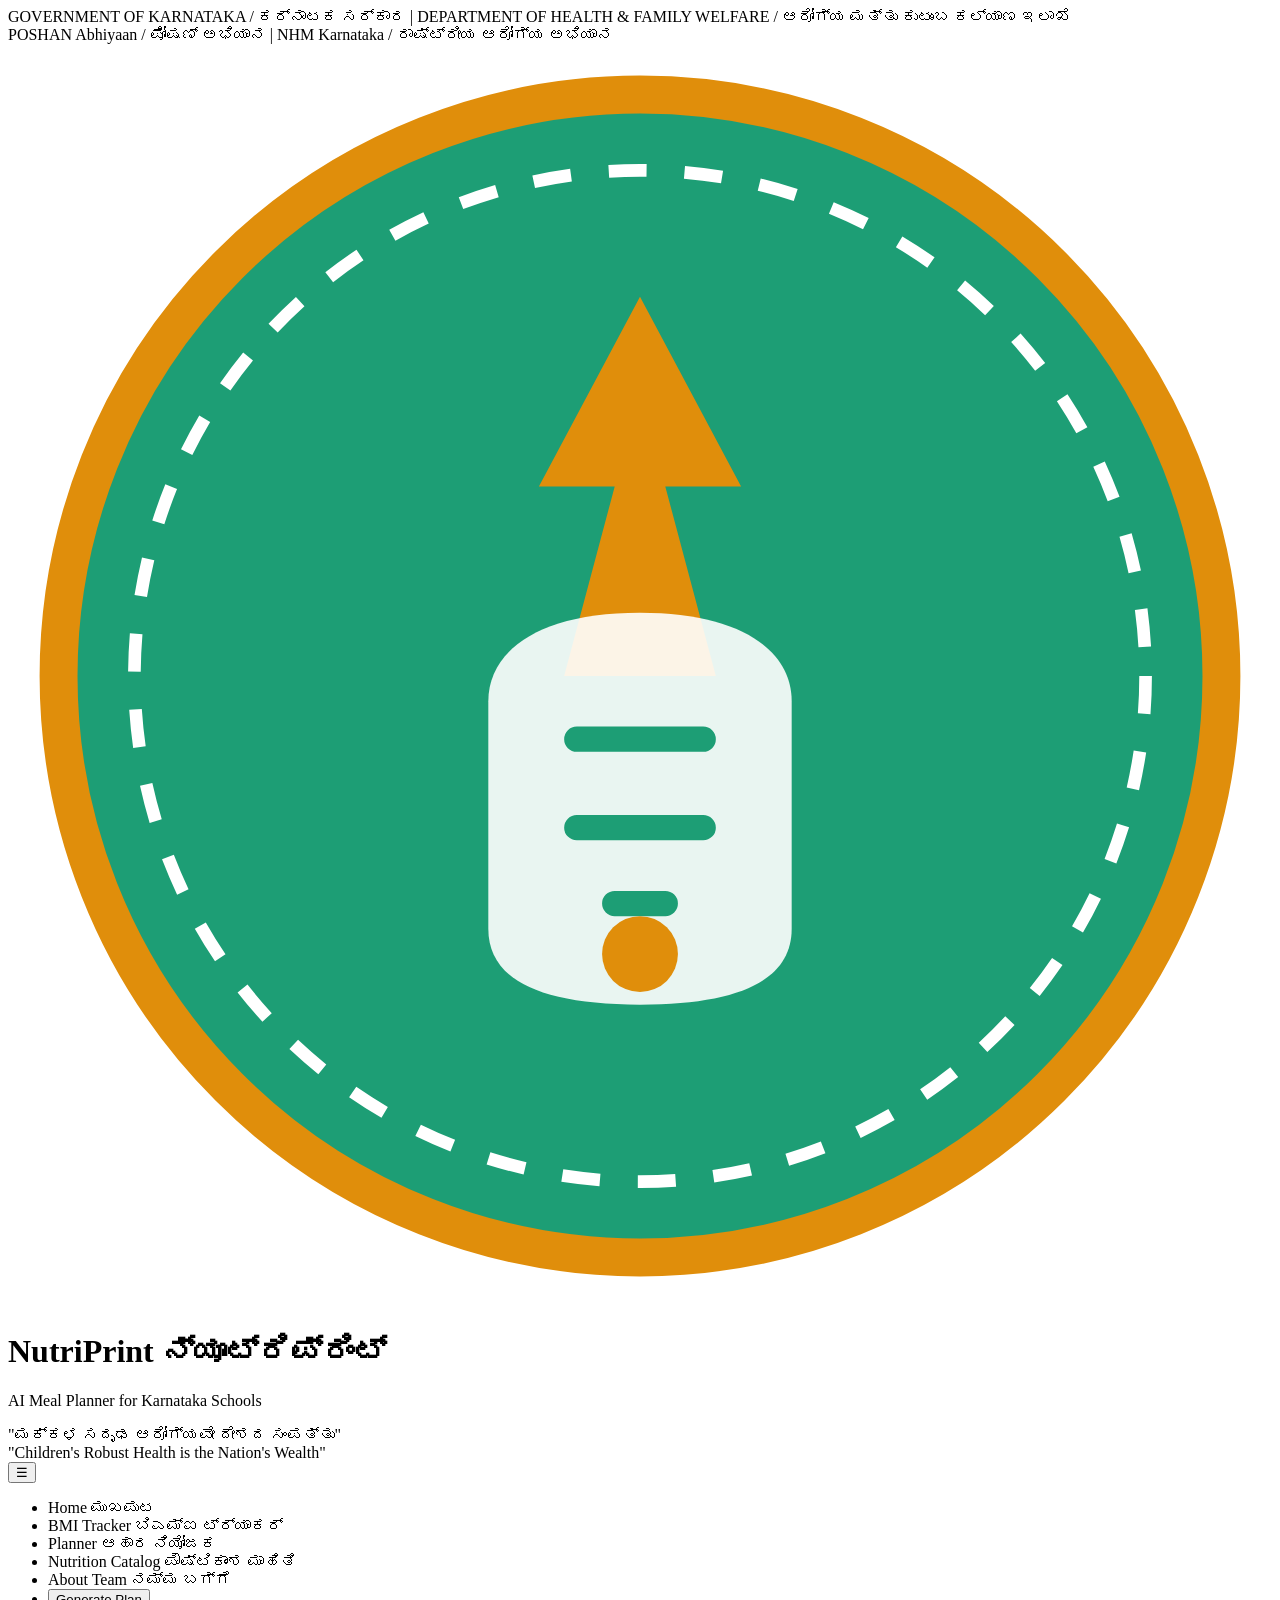
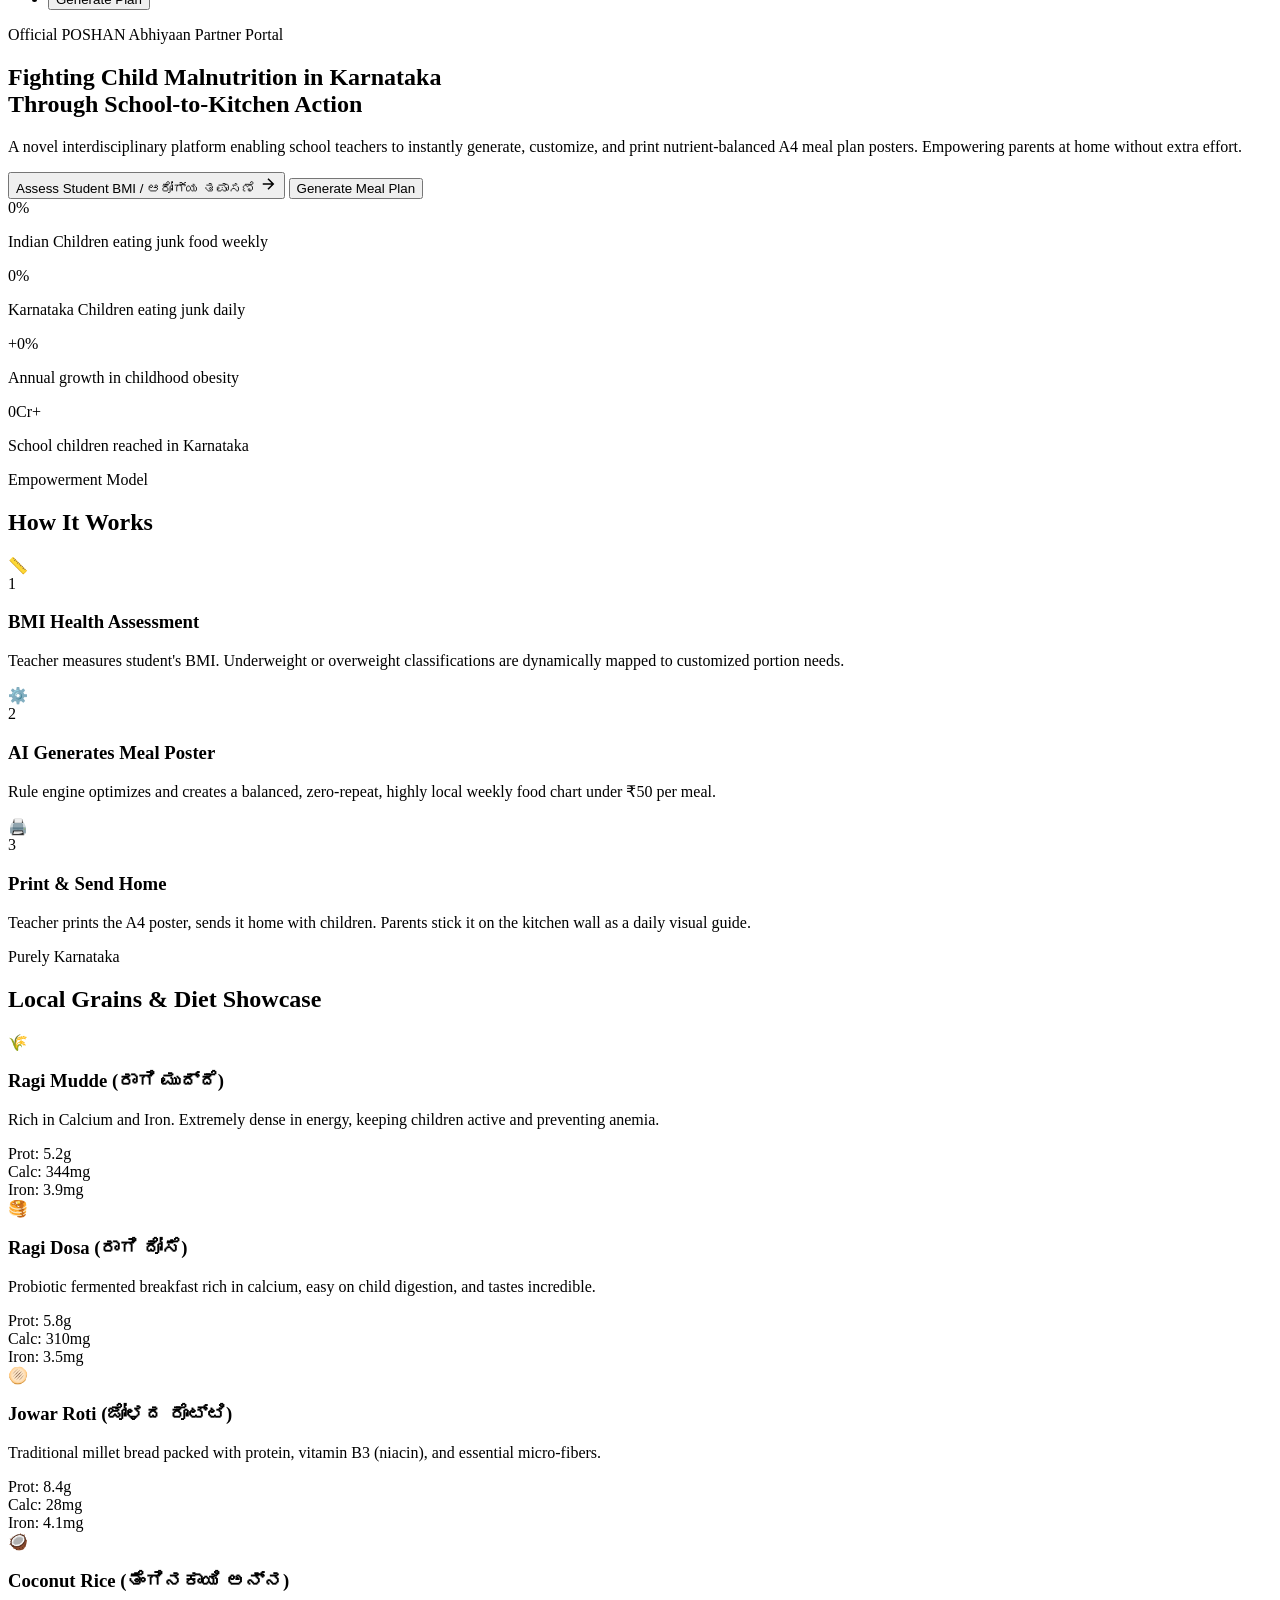
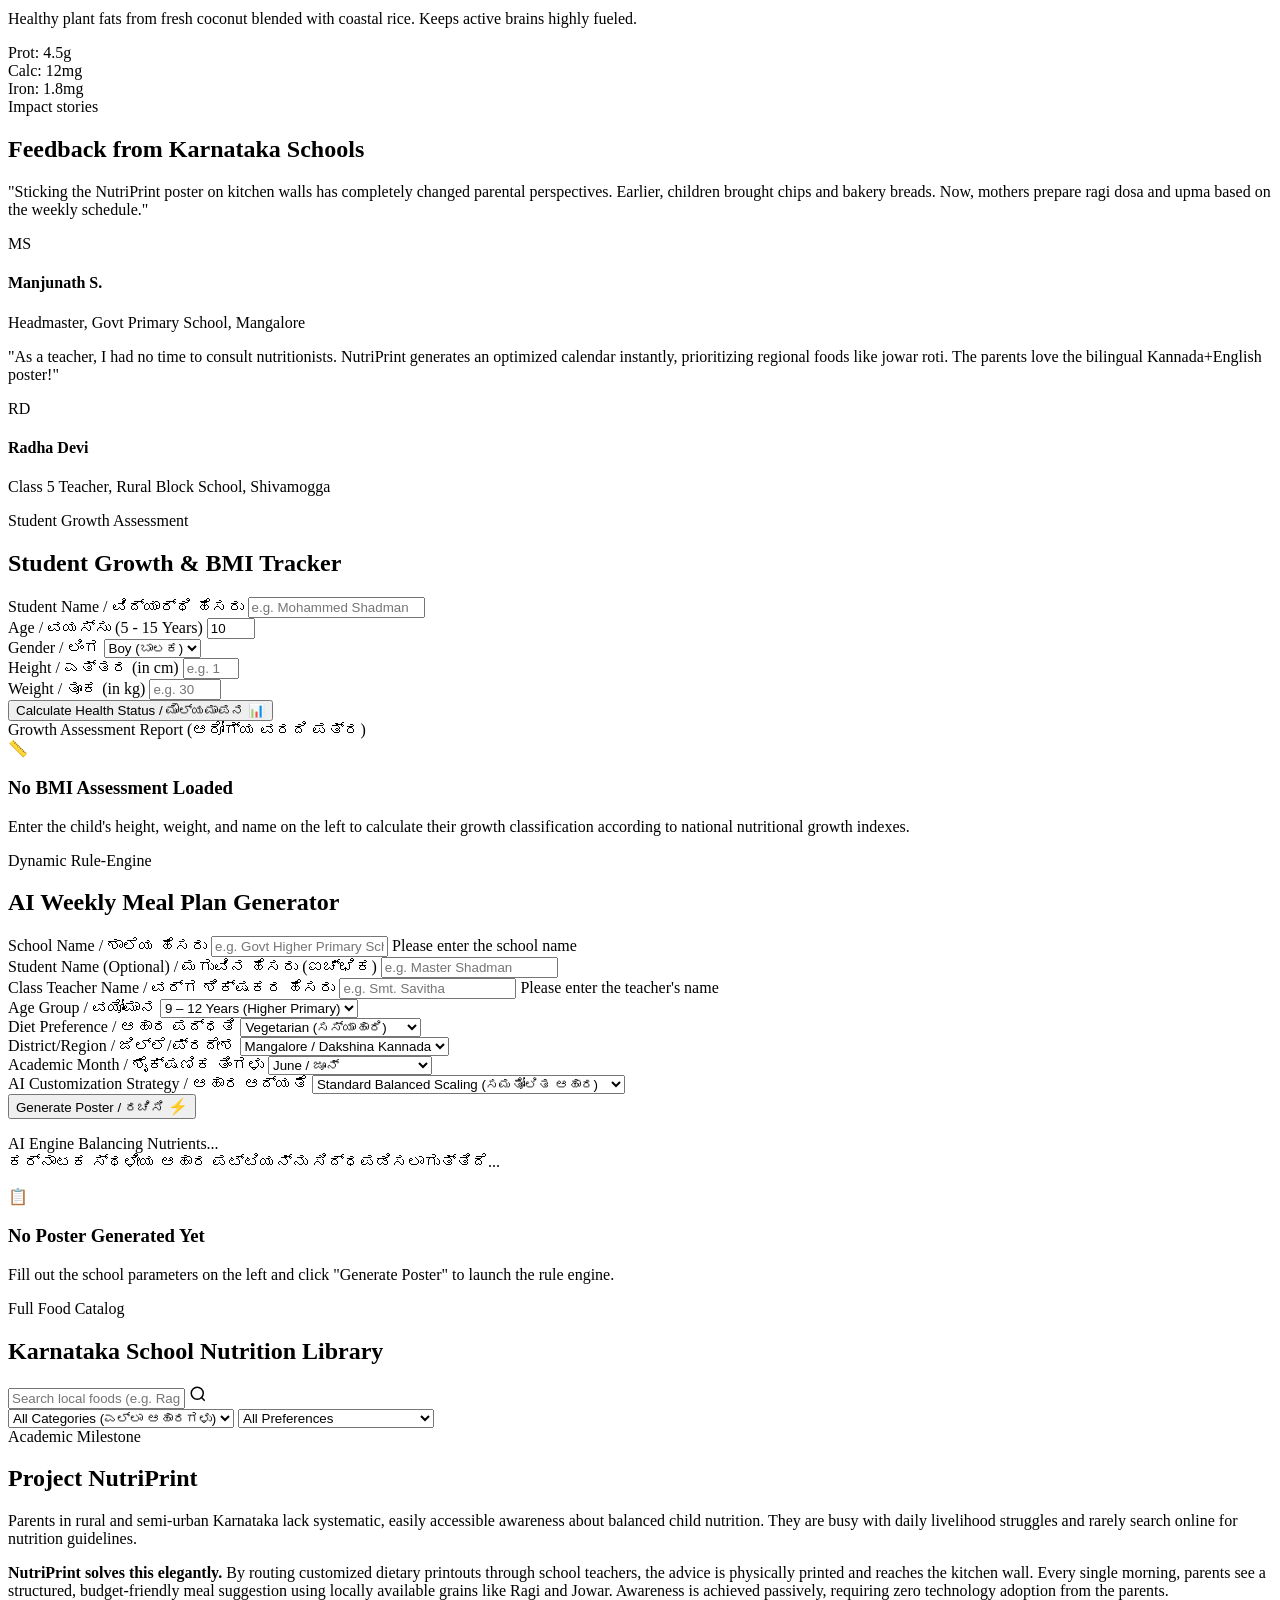
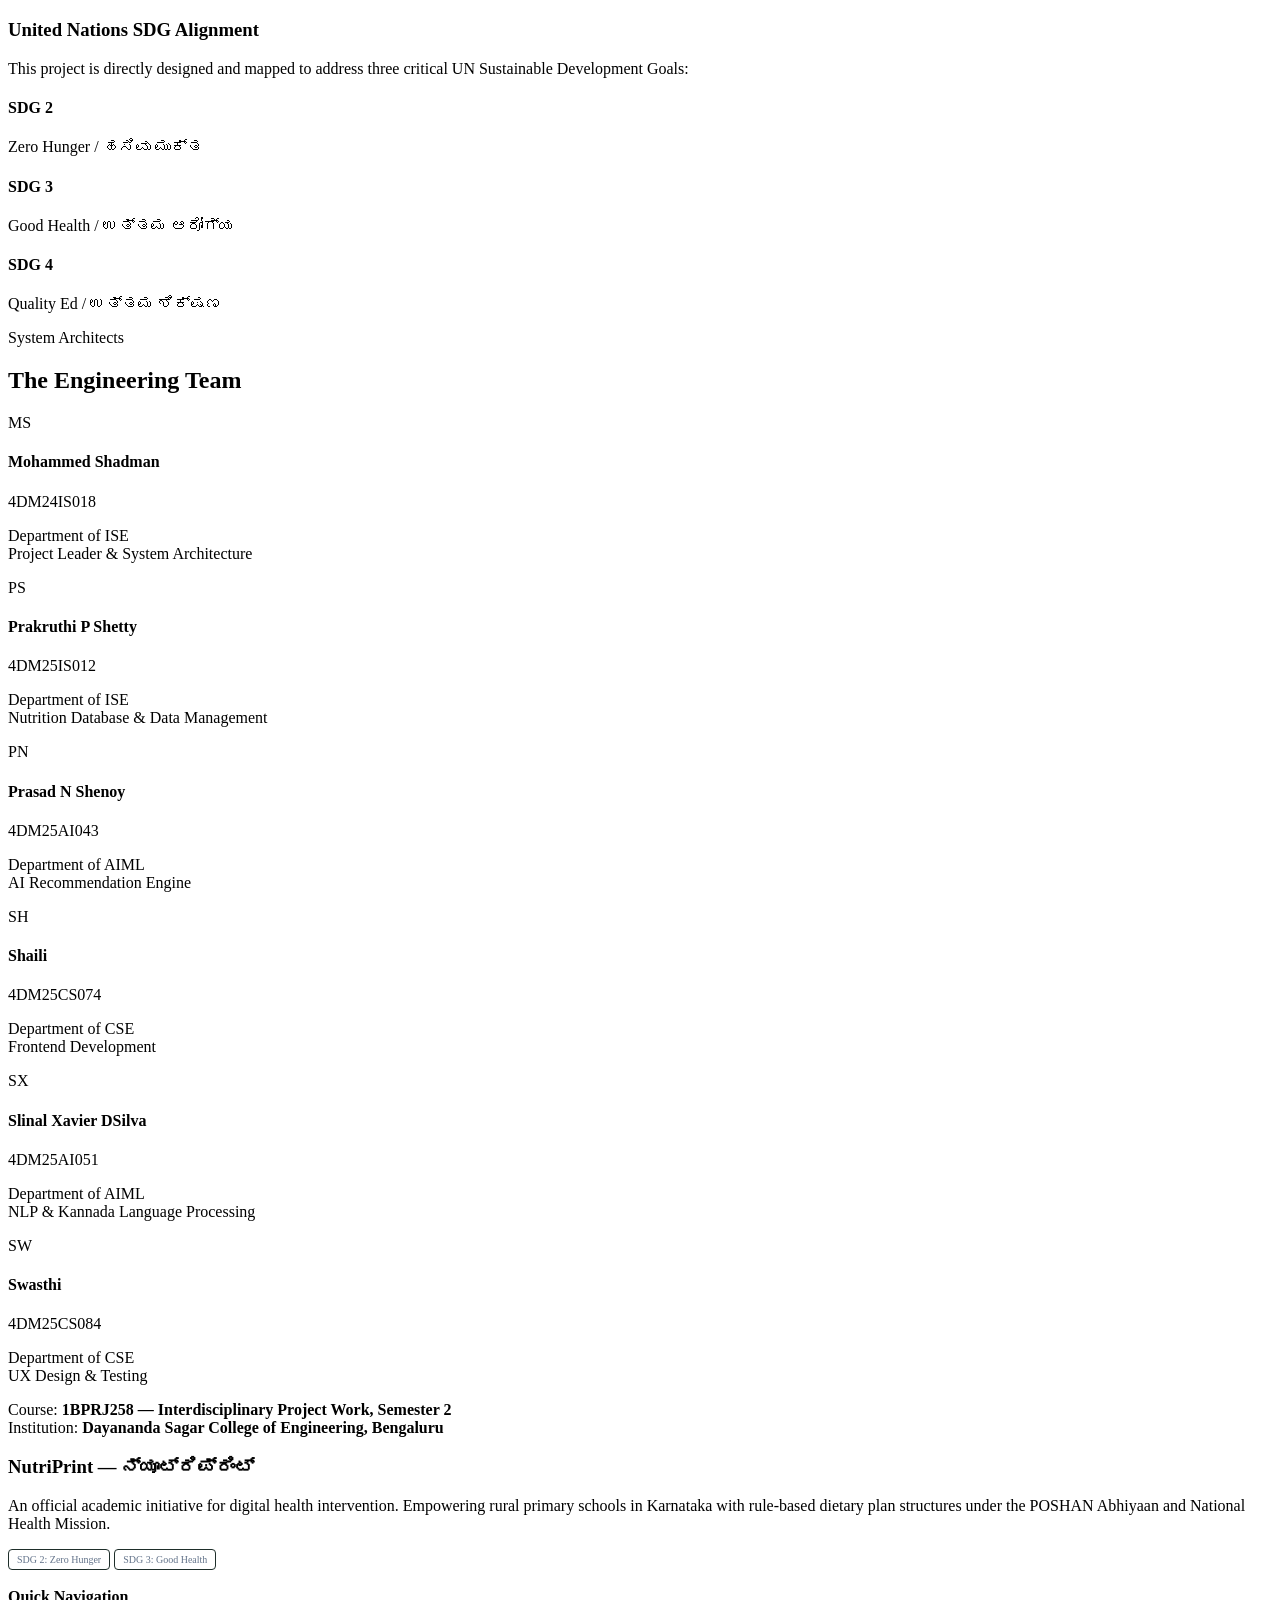
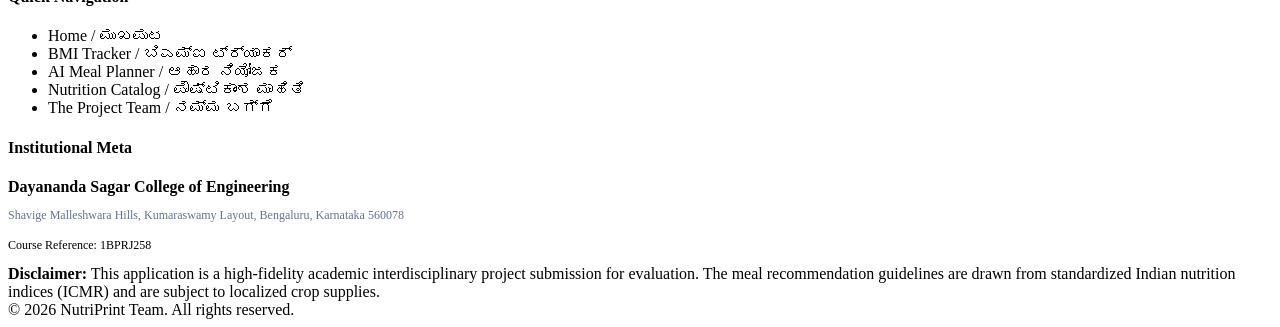
==== index.html @ dfc205e1 "Add files via upload" ====
<!DOCTYPE html>
<html lang="en">
<head>
    <meta charset="UTF-8">
    <meta name="viewport" content="width=device-width, initial-scale=1.0">
    <title>NutriPrint — AI Meal Plan Generator for Karnataka Schools</title>
    
    <!-- Stylesheets -->
    <link rel="stylesheet" href="/static/css/style.css">
    <link rel="stylesheet" href="/static/css/print.css" media="print">
    
    <!-- Favicon / Brand Styling -->
    <meta name="theme-color" content="#1D9E75">
    <meta name="description" content="NutriPrint generates customized, nutrient-balanced, local weekly meal plan posters for schools across Karnataka, raising health awareness directly in kitchens.">
</head>
<body>

    <!-- ==========================================
       OFFICIAL GOVT BANNER BAR
       ========================================== -->
    <div class="govt-bar">
        <div class="left-links">
            <span>GOVERNMENT OF KARNATAKA / ಕರ್ನಾಟಕ ಸರ್ಕಾರ</span>
            <span>|</span>
            <span>DEPARTMENT OF HEALTH & FAMILY WELFARE / ಆರೋಗ್ಯ ಮತ್ತು ಕುಟುಂಬ ಕಲ್ಯಾಣ ಇಲಾಖೆ</span>
        </div>
        <div class="right-links">
            <span class="lang-kn">POSHAN Abhiyaan / ಪೋಷಣ್ ಅಭಿಯಾನ</span>
            <span>|</span>
            <span style="color: var(--accent);">NHM Karnataka / ರಾಷ್ಟ್ರೀಯ ಆರೋಗ್ಯ ಅಭಿಯಾನ</span>
        </div>
    </div>

    <!-- ==========================================
       MAIN NAVIGATION HEADER
       ========================================== -->
    <header class="main-header">
        <div class="header-container">
            <div class="logo-block">
                <!-- High Fidelity Stylized Government Emblem in sharp SVG -->
                <svg class="govt-emblem-svg" viewBox="0 0 100 100" xmlns="http://www.w3.org/2000/svg">
                    <circle cx="50" cy="50" r="46" fill="#1D9E75" stroke="#E08E0B" stroke-width="3"/>
                    <circle cx="50" cy="50" r="40" fill="none" stroke="#FFFFFF" stroke-dasharray="3,3" stroke-width="1"/>
                    <!-- Double headed eagle / lions stylized shape -->
                    <path d="M50 20 L58 35 L52 35 L56 50 L44 50 L48 35 L42 35 Z" fill="#E08E0B"/>
                    <path d="M38 52 C38 48 42 45 50 45 C58 45 62 48 62 52 L62 70 C62 74 58 76 50 76 C42 76 38 74 38 70 Z" fill="#FFFFFF" opacity="0.9"/>
                    <path d="M45 55 L55 55 M45 62 L55 62 M48 68 L52 68" stroke="#1D9E75" stroke-width="2" stroke-linecap="round"/>
                    <!-- Small Ashok Chakra detail -->
                    <circle cx="50" cy="72" r="3" fill="#E08E0B"/>
                </svg>
                <div class="logo-text">
                    <h1>NutriPrint <span>ನ್ಯೂಟ್ರಿಪ್ರಿಂಟ್</span></h1>
                    <p>AI Meal Planner for Karnataka Schools</p>
                </div>
                <div class="logo-tagline">
                    "ಮಕ್ಕಳ ಸದೃಢ ಆರೋಗ್ಯವೇ ದೇಶದ ಸಂಪತ್ತು"<br>
                    "Children's Robust Health is the Nation's Wealth"
                </div>
            </div>

            <!-- Hamburger Button for mobile -->
            <button class="hamburger-btn" id="menu-toggle">☰</button>

            <!-- Navigation Links -->
            <ul class="nav-menu" id="nav-links">
                <li>
                    <a class="nav-link active" data-target="home">
                        <span>Home</span>
                        <span class="kn-nav">ಮುಖಪುಟ</span>
                    </a>
                </li>
                <li>
                    <a class="nav-link" data-target="bmi">
                        <span>BMI Tracker</span>
                        <span class="kn-nav">ಬಿಎಮ್ಐ ಟ್ರ್ಯಾಕರ್</span>
                    </a>
                </li>
                <li>
                    <a class="nav-link" data-target="generator">
                        <span>Planner</span>
                        <span class="kn-nav">ಆಹಾರ ನಿಯೋಜಕ</span>
                    </a>
                </li>
                <li>
                    <a class="nav-link" data-target="library">
                        <span>Nutrition Catalog</span>
                        <span class="kn-nav">ಪೌಷ್ಟಿಕಾಂಶ ಮಾಹಿತಿ</span>
                    </a>
                </li>
                <li>
                    <a class="nav-link" data-target="about">
                        <span>About Team</span>
                        <span class="kn-nav">ನಮ್ಮ ಬಗ್ಗೆ</span>
                    </a>
                </li>
                <li>
                    <button class="header-btn" onclick="app.navigateTo('generator')">Generate Plan</button>
                </li>
            </ul>
        </div>
    </header>

    <!-- ==========================================
       MAIN CONTENT CONTAINER
       ========================================== -->
    <main>

        <!-- 1. LANDING PAGE VIEW -->
        <section id="home-section" class="app-section active">
            <!-- Hero Banner -->
            <div class="hero-banner">
                <div class="hero-badge">
                    <span></span> Official POSHAN Abhiyaan Partner Portal
                </div>
                <h2>Fighting Child Malnutrition in Karnataka <br>Through <span>School-to-Kitchen</span> Action</h2>
                <p class="hero-subtitle">
                    A novel interdisciplinary platform enabling school teachers to instantly generate, customize, and print 
                    nutrient-balanced A4 meal plan posters. Empowering parents at home without extra effort.
                </p>
                <div class="hero-ctas">
                    <button class="btn-primary" onclick="app.navigateTo('bmi')">
                        Assess Student BMI / ಆರೋಗ್ಯ ತಪಾಸಣೆ
                        <svg width="18" height="18" viewBox="0 0 24 24" fill="none" stroke="currentColor" stroke-width="2"><path d="M5 12h14M12 5l7 7-7 7"/></svg>
                    </button>
                    <button class="btn-secondary" onclick="app.navigateTo('generator')">Generate Meal Plan</button>
                </div>
            </div>

            <!-- Animated Statistics Grid -->
            <div class="stats-section">
                <div class="stats-grid" id="stats-container">
                    <div class="stat-card">
                        <div class="stat-number"><span id="stat-junk-india">0</span>%</div>
                        <p>Indian Children eating junk food weekly</p>
                    </div>
                    <div class="stat-card">
                        <div class="stat-number"><span id="stat-junk-kar">0</span>%</div>
                        <p>Karnataka Children eating junk daily</p>
                    </div>
                    <div class="stat-card">
                        <div class="stat-number">+<span id="stat-obesity">0</span>%</div>
                        <p>Annual growth in childhood obesity</p>
                    </div>
                    <div class="stat-card">
                        <div class="stat-number"><span id="stat-students">0</span>Cr+</div>
                        <p>School children reached in Karnataka</p>
                    </div>
                </div>
            </div>

            <!-- How It Works Flow -->
            <div class="how-it-works-section">
                <div class="section-title-wrapper">
                    <span class="section-tag">Empowerment Model</span>
                    <h2 class="section-title">How It Works</h2>
                </div>
                <div class="steps-grid">
                    <div class="step-card">
                        <div class="step-icon-box">
                            📏
                            <div class="step-number">1</div>
                        </div>
                        <h3>BMI Health Assessment</h3>
                        <p>Teacher measures student's BMI. Underweight or overweight classifications are dynamically mapped to customized portion needs.</p>
                    </div>
                    <div class="step-card">
                        <div class="step-icon-box">
                            ⚙️
                            <div class="step-number">2</div>
                        </div>
                        <h3>AI Generates Meal Poster</h3>
                        <p>Rule engine optimizes and creates a balanced, zero-repeat, highly local weekly food chart under ₹50 per meal.</p>
                    </div>
                    <div class="step-card">
                        <div class="step-icon-box">
                            🖨️
                            <div class="step-number">3</div>
                        </div>
                        <h3>Print & Send Home</h3>
                        <p>Teacher prints the A4 poster, sends it home with children. Parents stick it on the kitchen wall as a daily visual guide.</p>
                    </div>
                </div>
            </div>

            <!-- Local Foods Showcase -->
            <div class="showcase-section">
                <div class="section-title-wrapper">
                    <span class="section-tag">Purely Karnataka</span>
                    <h2 class="section-title">Local Grains & Diet Showcase</h2>
                </div>
                <div class="showcase-grid">
                    <div class="showcase-card">
                        <div class="showcase-img">🌾</div>
                        <div class="showcase-info">
                            <h3>Ragi Mudde <span class="kn-name">(ರಾಗಿ ಮುದ್ದೆ)</span></h3>
                            <p class="description">Rich in Calcium and Iron. Extremely dense in energy, keeping children active and preventing anemia.</p>
                            <div class="showcase-macros">
                                <div>Prot: <span>5.2g</span></div>
                                <div>Calc: <span>344mg</span></div>
                                <div>Iron: <span>3.9mg</span></div>
                            </div>
                        </div>
                    </div>
                    <div class="showcase-card">
                        <div class="showcase-img">🥞</div>
                        <div class="showcase-info">
                            <h3>Ragi Dosa <span class="kn-name">(ರಾಗಿ ದೋಸೆ)</span></h3>
                            <p class="description">Probiotic fermented breakfast rich in calcium, easy on child digestion, and tastes incredible.</p>
                            <div class="showcase-macros">
                                <div>Prot: <span>5.8g</span></div>
                                <div>Calc: <span>310mg</span></div>
                                <div>Iron: <span>3.5mg</span></div>
                            </div>
                        </div>
                    </div>
                    <div class="showcase-card">
                        <div class="showcase-img">🫓</div>
                        <div class="showcase-info">
                            <h3>Jowar Roti <span class="kn-name">(ಜೋಳದ ರೊಟ್ಟಿ)</span></h3>
                            <p class="description">Traditional millet bread packed with protein, vitamin B3 (niacin), and essential micro-fibers.</p>
                            <div class="showcase-macros">
                                <div>Prot: <span>8.4g</span></div>
                                <div>Calc: <span>28mg</span></div>
                                <div>Iron: <span>4.1mg</span></div>
                            </div>
                        </div>
                    </div>
                    <div class="showcase-card">
                        <div class="showcase-img">🥥</div>
                        <div class="showcase-info">
                            <h3>Coconut Rice <span class="kn-name">(ತೆಂಗಿನಕಾಯಿ ಅನ್ನ)</span></h3>
                            <p class="description">Healthy plant fats from fresh coconut blended with coastal rice. Keeps active brains highly fueled.</p>
                            <div class="showcase-macros">
                                <div>Prot: <span>4.5g</span></div>
                                <div>Calc: <span>12mg</span></div>
                                <div>Iron: <span>1.8mg</span></div>
                            </div>
                        </div>
                    </div>
                </div>
            </div>

            <!-- Fictional but Realistic School Quotes -->
            <div class="testimonial-section">
                <div class="section-title-wrapper">
                    <span class="section-tag">Impact stories</span>
                    <h2 class="section-title">Feedback from Karnataka Schools</h2>
                </div>
                <div class="testimonial-container">
                    <div class="testimonial-card">
                        <p>
                            "Sticking the NutriPrint poster on kitchen walls has completely changed parental perspectives. Earlier, children brought chips and bakery breads. Now, mothers prepare ragi dosa and upma based on the weekly schedule."
                        </p>
                        <div class="author-block">
                            <div class="author-avatar">MS</div>
                            <div class="author-info">
                                <h4>Manjunath S.</h4>
                                <p>Headmaster, Govt Primary School, Mangalore</p>
                            </div>
                        </div>
                    </div>
                    <div class="testimonial-card">
                        <p>
                            "As a teacher, I had no time to consult nutritionists. NutriPrint generates an optimized calendar instantly, prioritizing regional foods like jowar roti. The parents love the bilingual Kannada+English poster!"
                        </p>
                        <div class="author-block">
                            <div class="author-avatar">RD</div>
                            <div class="author-info">
                                <h4>Radha Devi</h4>
                                <p>Class 5 Teacher, Rural Block School, Shivamogga</p>
                            </div>
                        </div>
                    </div>
                </div>
            </div>
        </section>

        <!-- 2. STUDENT GROWTH & BMI TRACKER VIEW -->
        <section id="bmi-section" class="app-section">
            <div class="generator-section">
                <div class="section-title-wrapper">
                    <span class="section-tag">Student Growth Assessment</span>
                    <h2 class="section-title">Student Growth & BMI Tracker</h2>
                </div>

                <div class="generator-layout">
                    <!-- Left column: inputs -->
                    <div class="form-panel">
                        <form id="bmi-form" onsubmit="app.submitBMIForm(event)">
                            <div class="form-group">
                                <label for="bmi_student_name">Student Name / ವಿದ್ಯಾರ್ಥಿ ಹೆಸರು</label>
                                <input type="text" id="bmi_student_name" class="form-control" placeholder="e.g. Mohammed Shadman" required>
                            </div>
                            <div class="form-group">
                                <label for="bmi_age">Age / ವಯಸ್ಸು <span>(5 - 15 Years)</span></label>
                                <input type="number" id="bmi_age" class="form-control" min="5" max="15" value="10" required>
                            </div>
                            <div class="form-group">
                                <label for="bmi_gender">Gender / ಲಿಂಗ</label>
                                <select id="bmi_gender" class="form-control">
                                    <option value="Boy">Boy (ಬಾಲಕ)</option>
                                    <option value="Girl">Girl (ಬಾಲಕಿ)</option>
                                </select>
                            </div>
                            <div class="form-group">
                                <label for="bmi_height">Height / ಎತ್ತರ <span>(in cm)</span></label>
                                <input type="number" id="bmi_height" class="form-control" placeholder="e.g. 135" min="80" max="200" required>
                            </div>
                            <div class="form-group">
                                <label for="bmi_weight">Weight / ತೂಕ <span>(in kg)</span></label>
                                <input type="number" id="bmi_weight" class="form-control" placeholder="e.g. 30" min="10" max="120" step="0.1" required>
                            </div>
                            <button type="submit" class="btn-primary btn-generate">
                                Calculate Health Status / ಮೌಲ್ಯಮಾಪನ 📊
                            </button>
                        </form>
                    </div>

                    <!-- Right Column: Visual Report card -->
                    <div class="preview-panel">
                        <div class="preview-header">
                            <div class="preview-title">
                                <span class="status-dot active"></span> Growth Assessment Report (ಆರೋಗ್ಯ ವರದಿ ಪತ್ರ)
                            </div>
                        </div>

                        <!-- Empty state -->
                        <div class="empty-state" id="bmi-empty">
                            <div class="empty-state-icon">📏</div>
                            <h3>No BMI Assessment Loaded</h3>
                            <p>Enter the child's height, weight, and name on the left to calculate their growth classification according to national nutritional growth indexes.</p>
                        </div>

                        <!-- Report Card view -->
                        <div id="bmi-report-view" style="display: none; padding: 40px; flex-direction: column; justify-content: space-between; height: 100%;">
                            <div style="display: flex; flex-direction: column; gap: 15px;">
                                <div style="display: flex; justify-content: space-between; border-bottom: 2px dashed var(--border); padding-bottom: 15px;">
                                    <div>
                                        <h3 style="font-size: 22px; color: var(--primary-dark);" id="rep-student-name">Mohammed Shadman</h3>
                                        <p style="font-size: 13px; color:#64748B;" id="rep-meta-desc">Age: 10 • Gender: Boy</p>
                                    </div>
                                    <div style="text-align: right;">
                                        <div style="font-size: 11px; font-weight: 700; color: #475569; text-transform: uppercase;">Growth Index Status</div>
                                        <span id="rep-status-badge" style="display: inline-block; padding: 4px 12px; border-radius: 4px; font-weight: 700; font-size: 12px; margin-top: 5px; color:#FFFFFF; background-color:#1D9E75;">NORMAL (ಸಾಮಾನ್ಯ)</span>
                                    </div>
                                </div>

                                <!-- BMI Value bubble and slider -->
                                <div style="background-color: var(--light-bg); border-radius: 12px; padding: 20px; text-align: center; border: 1px solid var(--border);">
                                    <div style="font-size: 13px; font-weight: 700; color: #64748B;">Calculated Body Mass Index (BMI)</div>
                                    <div style="font-size: 40px; font-weight: 800; color: var(--primary); font-family: 'Outfit'; margin: 2px 0;" id="rep-bmi-val">16.5</div>
                                    <p style="font-size: 12px; color: #475569; max-width: 500px; margin: 0 auto 15px auto;" id="rep-status-advice">
                                        The child has healthy growth parameters. Maintain a balanced diet using fresh vegetables, pulses, and locally grown millets.
                                    </p>

                                    <!-- visual gauge slide bar -->
                                    <div style="height: 10px; border-radius: 5px; background: linear-gradient(90deg, #F59E0B 0%, #10B981 35%, #FBBF24 70%, #EF4444 100%); position: relative; margin-top: 20px; width: 100%;">
                                        <!-- pointer -->
                                        <div id="rep-bmi-pointer" style="width: 16px; height: 16px; border-radius: 50%; background-color: #121F1B; border: 3px solid #FFFFFF; position: absolute; top: -3px; left: 45%; transition: left 0.5s ease;"></div>
                                    </div>
                                    <div style="display: flex; justify-content: space-between; font-size: 9px; color:#64748B; font-weight:700; margin-top: 8px;">
                                        <span>Underweight (<18.5)</span>
                                        <span>Normal (18.5-24.9)</span>
                                        <span>Overweight (25-29.9)</span>
                                        <span>Obese (>=30)</span>
                                    </div>
                                </div>

                                <!-- Dynamic portion suggestion details -->
                                <div style="background-color: var(--accent-light); border-radius: 8px; padding: 12px; border-left: 5px solid var(--accent); font-size: 12px;">
                                    <strong>Portion Plan Recommendation / ಶಿಫಾರಸು ಪೌಷ್ಟಿಕಾಂಶ ಭಾಗ:</strong>
                                    <p style="margin-top: 4px; color:#334155;" id="rep-portion-advice">
                                        Standard balanced portions (100% capacity) optimized for higher primary child growth indices.
                                    </p>
                                </div>

                                <!-- Interactive BMI custom optimization selector -->
                                <div style="background-color: #E2ECE9; border-radius: 8px; padding: 15px; border: 1.5px solid var(--primary); display: flex; flex-direction: column; gap: 6px;">
                                    <label for="bmi_optimization_focus" style="display: block; font-weight: 700; font-size: 13px; color: var(--primary-dark);">
                                        AI Meal Customization Strategy / ಆಹಾರ ಯೋಜನೆ ಆದ್ಯತೆ:
                                    </label>
                                    <p style="font-size:11px; color:#475569; margin-bottom: 2px;">Customize meal balancing filters specifically matching the child's assessed metabolic growth rates.</p>
                                    <select id="bmi_optimization_focus" class="form-control" style="font-size: 13px; padding: 8px 12px; border-color:var(--primary); font-weight:600; color:var(--dark);">
                                        <option value="standard" selected>Standard Portion Scaling (ಸಮತೋಲಿತ ಆಹಾರ)</option>
                                        <option value="high_protein">High-Protein & Growth Booster (ಅಧಿಕ ಪ್ರೋಟೀನ್)</option>
                                        <option value="calcium_iron">Calcium & Iron Rich (ಮೂಳೆ ಬಲವರ್ಧನೆ)</option>
                                        <option value="low_calorie">Low-Calorie & High-Fiber (ತೂಕ ನಿರ್ವಹಣೆ)</option>
                                    </select>
                                </div>
                            </div>

                            <!-- CTA to planner -->
                            <div style="display: flex; justify-content: flex-end; border-top: 1px solid var(--border); padding-top: 15px; margin-top: 15px;">
                                <button class="btn-primary" onclick="app.applyBMIToPlan()" style="width: 100%; justify-content: center;">
                                    Generate Customized Meal Plan / ಆಹಾರ ಪಟ್ಟಿ ರಚಿಸಿ ⚡
                                </button>
                            </div>
                        </div>
                    </div>
                </div>
            </div>
        </section>

        <!-- 3. GENERATOR & LIVE PREVIEW PAGE -->
        <section id="generator-section" class="app-section">
            <div class="generator-section">
                <div class="section-title-wrapper">
                    <span class="section-tag">Dynamic Rule-Engine</span>
                    <h2 class="section-title">AI Weekly Meal Plan Generator</h2>
                </div>
                
                <div class="generator-layout">
                    <!-- Form Control Sidebar -->
                    <div class="form-panel">
                        <form id="generator-form" onsubmit="app.submitForm(event)">
                            <div class="form-group">
                                <label for="school_name">School Name / ಶಾಲೆಯ ಹೆಸರು</label>
                                <input type="text" id="school_name" class="form-control" placeholder="e.g. Govt Higher Primary School" required>
                                <span class="form-error" id="err-school">Please enter the school name</span>
                            </div>

                            <!-- Optional personalization fields -->
                            <div class="form-group">
                                <label for="student_name">Student Name (Optional) / ಮಗುವಿನ ಹೆಸರು (ಐಚ್ಛಿಕ)</label>
                                <input type="text" id="student_name" class="form-control" placeholder="e.g. Master Shadman">
                            </div>
                            
                            <div class="form-group">
                                <label for="teacher_name">Class Teacher Name / ವರ್ಗ ಶಿಕ್ಷಕರ ಹೆಸರು</label>
                                <input type="text" id="teacher_name" class="form-control" placeholder="e.g. Smt. Savitha" required>
                                <span class="form-error" id="err-teacher">Please enter the teacher's name</span>
                            </div>
                            
                            <div class="form-group">
                                <label for="age_group">Age Group / ವಯೋಮಾನ</label>
                                <select id="age_group" class="form-control">
                                    <option value="5-8">5 – 8 Years (Lower Primary)</option>
                                    <option value="9-12" selected>9 – 12 Years (Higher Primary)</option>
                                    <option value="13-15">13 – 15 Years (High School)</option>
                                </select>
                            </div>
                            
                            <div class="form-group">
                                <label for="preference">Diet Preference / ಆಹಾರ ಪದ್ಧತಿ</label>
                                <select id="preference" class="form-control">
                                    <option value="Vegetarian" selected>Vegetarian (ಸಸ್ಯಾಹಾರಿ)</option>
                                    <option value="Eggetarian">Eggetarian (ಮೊಟ್ಟೆ ಆಹಾರ)</option>
                                    <option value="Non-vegetarian">Non-vegetarian (ಮಾಂಸಾಹಾರಿ)</option>
                                </select>
                            </div>
                            
                            <div class="form-group">
                                <label for="region">District/Region / ಜಿಲ್ಲೆ/ಪ್ರದೇಶ</label>
                                <select id="region" class="form-control">
                                    <option value="Mangalore" selected>Mangalore / Dakshina Kannada</option>
                                    <option value="Udupi">Udupi</option>
                                    <option value="Shivamogga">Shivamogga (Malnad)</option>
                                    <option value="Bengaluru Rural">Bengaluru Rural</option>
                                </select>
                            </div>
                            
                            <div class="form-group">
                                <label for="month">Academic Month / ಶೈಕ್ಷಣಿಕ ತಿಂಗಳು</label>
                                <select id="month" class="form-control">
                                    <option value="June" selected>June / ಜೂನ್</option>
                                    <option value="July">July / ಜುಲೈ</option>
                                    <option value="August">August / ಆಗಸ್ಟ್</option>
                                    <option value="September">September / ಸೆಪ್ಟೆಂಬರ್</option>
                                    <option value="October">October / ಅಕ್ಟೋಬರ್</option>
                                    <option value="November">November / ನವೆಂಬರ್</option>
                                    <option value="December">December / ಡಿಸೆಂಬರ್</option>
                                </select>
                            </div>

                            <!-- Custom AI optimization focus -->
                            <div class="form-group">
                                <label for="optimization_strategy">AI Customization Strategy / ಆಹಾರ ಆದ್ಯತೆ</label>
                                <select id="optimization_strategy" class="form-control">
                                    <option value="standard" selected>Standard Balanced Scaling (ಸಮತೋಲಿತ ಆಹಾರ)</option>
                                    <option value="high_protein">High-Protein & Growth Booster (ಅಧಿಕ ಪ್ರೋಟೀನ್)</option>
                                    <option value="calcium_iron">Calcium & Iron Rich (ಮೂಳೆ ಬಲವರ್ಧನೆ)</option>
                                    <option value="low_calorie">Calorie-Control & High-Fiber (ಕಡಿಮೆ ಕ್ಯಾಲೋರಿ)</option>
                                </select>
                            </div>

                            <!-- Hidden fields passed from BMI calculator -->
                            <input type="hidden" id="bmi_status_hidden" value="Normal">
                            
                            <button type="submit" class="btn-primary btn-generate">
                                Generate Poster / ರಚಿಸಿ 
                                <span style="font-size: 16px;">⚡</span>
                            </button>
                        </form>
                    </div>

                    <!-- Interactive Live Preview Area -->
                    <div class="preview-panel" id="preview-panel" style="position: relative;">
                        <!-- Loading spinner state -->
                        <div class="loading-overlay" id="gen-loading">
                            <div class="loading-spinner"></div>
                            <p>AI Engine Balancing Nutrients...<br>ಕರ್ನಾಟಕ ಸ್ಥಳೀಯ ಆಹಾರ ಪಟ್ಟಿಯನ್ನು ಸಿದ್ಧಪಡಿಸಲಾಗುತ್ತಿದೆ...</p>
                        </div>
                        
                        <!-- Empty initial state -->
                        <div class="empty-state" id="gen-empty">
                            <div class="empty-state-icon">📋</div>
                            <h3>No Poster Generated Yet</h3>
                            <p>Fill out the school parameters on the left and click "Generate Poster" to launch the rule engine.</p>
                        </div>

                        <!-- Full Poster Presentation and Controls -->
                        <div id="gen-success" style="display: none; flex-direction: column; height: 100%;">
                            <div class="preview-header">
                                <div class="preview-title">
                                    <span class="status-dot active"></span> Live A4 Poster Preview (A4 ಸ್ಕ್ರಾಲ್ ಪ್ರಿವ್ಯೂ)
                                </div>
                                <span style="font-size: 11px; font-weight: 700; color: #475569;">Scrollable / ಸ್ಕ್ರಾಲ್ ಮಾಡಿ</span>
                            </div>

                            <!-- Scrollable Poster frame -->
                            <div class="poster-container-scroll">
                                <!-- Actual A4 Canvas -->
                                <div class="a4-poster" id="printable-poster">
                                    <!-- A4 HEADER -->
                                    <div class="poster-header">
                                        <div class="poster-header-left">
                                            <svg class="govt-emblem-svg" viewBox="0 0 100 100" xmlns="http://www.w3.org/2000/svg" style="height: 50px;">
                                                <circle cx="50" cy="50" r="46" fill="#1D9E75" stroke="#E08E0B" stroke-width="3"/>
                                                <path d="M50 20 L58 35 L52 35 L56 50 L44 50 L48 35 L42 35 Z" fill="#E08E0B"/>
                                                <path d="M38 52 C38 48 42 45 50 45 C58 45 62 48 62 52 L62 70 C62 74 58 76 50 76 C42 76 38 74 38 70 Z" fill="#FFFFFF"/>
                                                <circle cx="50" cy="72" r="3" fill="#E08E0B"/>
                                            </svg>
                                            <div>
                                                <h3 style="font-size: 16px; color: var(--primary-dark); font-weight:800; font-family:'Outfit';">ರಾಷ್ಟ್ರೀಯ ಆರೋಗ್ಯ ಅಭಿಯಾನ ಕರ್ನಾಟಕ</h3>
                                                <p style="font-size: 9px; font-weight: 700; color: #64748B; text-transform: uppercase; letter-spacing:0.5px;">National Health Mission (NHM), Govt of Karnataka</p>
                                            </div>
                                        </div>
                                        <div class="poster-school-meta">
                                            <h4 id="post-school-title">Govt School Mangalore</h4>
                                            <p>Class Teacher: <span id="post-teacher-val">Smt. Savitha</span></p>
                                            <p>Month: <span id="post-month-val">June 2026</span></p>
                                        </div>
                                    </div>

                                    <!-- Personalized child info if available -->
                                    <div class="poster-student-badge" id="post-student-badge" style="display: none; justify-content: space-between; align-items: center; background-color: var(--primary-light); padding: 8px 15px; border-radius: 6px; margin-bottom: 15px; border: 1px solid var(--primary);">
                                        <div style="font-size: 11px; font-weight:700; color:var(--primary-dark);">
                                            ಆರೋಗ್ಯವಂತ ಮಗು / Healthy Child: <span id="post-student-name-val">-</span>
                                        </div>
                                        <div style="font-size: 10px; font-weight:700; color:var(--accent);" id="post-student-bmi-val">
                                            Growth Status: Normal
                                        </div>
                                    </div>

                                    <!-- TITLE -->
                                    <div class="poster-title-block">
                                        <h2>ಈ ವಾರದ ಆರೋಗ್ಯಕರ ಊಟದ ಯೋಜನೆ</h2>
                                        <h3>Weekly Healthy Nutrient-Balanced Meal Plan</h3>
                                        <p style="font-size: 9px; font-weight:700; color: var(--primary); margin-top: 5px;" id="post-portion-label">
                                            Portions: Standard balanced portions for higher primary school growth.
                                        </p>
                                    </div>

                                    <!-- GRID Mon-Sat -->
                                    <div class="poster-grid" id="poster-grid-canvas">
                                        <!-- Header row -->
                                        <div class="grid-cell grid-header-cell">
                                            <span>Meal Slot</span>
                                            <span class="kn-day">ಊಟದ ಸಮಯ</span>
                                        </div>
                                        <div class="grid-cell grid-header-cell">
                                            <span>Mon</span>
                                            <span class="kn-day">ಸೋಮವಾರ</span>
                                        </div>
                                        <div class="grid-cell grid-header-cell">
                                            <span>Tue</span>
                                            <span class="kn-day">ಮಂಗಳವಾರ</span>
                                        </div>
                                        <div class="grid-cell grid-header-cell">
                                            <span>Wed</span>
                                            <span class="kn-day">ಬುಧವಾರ</span>
                                        </div>
                                        <div class="grid-cell grid-header-cell">
                                            <span>Thu</span>
                                            <span class="kn-day">ಗುರುವಾರ</span>
                                        </div>
                                        <div class="grid-cell grid-header-cell">
                                            <span>Fri</span>
                                            <span class="kn-day">ಶುಕ್ರವಾರ</span>
                                        </div>
                                        <div class="grid-cell grid-header-cell">
                                            <span>Sat</span>
                                            <span class="kn-day">ಶನಿವಾರ</span>
                                        </div>

                                        <!-- Rows generated dynamically via JS (Breakfast, Lunch, Snack, Dinner) -->
                                    </div>

                                    <!-- A4 FOOTER -->
                                    <div class="poster-footer">
                                        <div class="poster-guidelines">
                                            <strong>ಮಾರ್ಗದರ್ಶನ / Daily Health Guidelines:</strong>
                                            <ul style="margin-left: 15px; margin-top: 4px; font-size: 8px;">
                                                <li>Ensure child drinks 2 liters of pure filtered water daily.</li>
                                                <li>Hang this chart on your kitchen wall and follow the daily nutritious suggestions.</li>
                                                <li>Avoid commercial bakery items, high-sodium chips, and color-adulterated sweets.</li>
                                            </ul>
                                        </div>
                                        <div class="poster-disclaimer">
                                            <p>AI Engine Optimized & Verified under <strong>SDG 2 & 3</strong></p>
                                            <p style="margin-top: 3px;">NutriPrint Project Portal • <span>Dayananda Sagar College</span></p>
                                        </div>
                                    </div>
                                </div>
                            </div>

                            <!-- Bottom Action Drawer -->
                            <div class="poster-actions-bar">
                                <button class="btn-secondary" onclick="app.regeneratePlan()">Regenerate / ಮರು-ರಚಿಸಿ</button>
                                <button class="btn-primary" onclick="window.print()">
                                    Print A4 Poster / ಮುದ್ರಿಸಿ 🖨️
                                </button>
                            </div>
                        </div>
                    </div>
                </div>
            </div>
        </section>

        <!-- 4. NUTRITION LIBRARY PAGE VIEW -->
        <section id="library-section" class="app-section">
            <div class="library-section">
                <div class="section-title-wrapper">
                    <span class="section-tag">Full Food Catalog</span>
                    <h2 class="section-title">Karnataka School Nutrition Library</h2>
                </div>

                <!-- Filters & Search -->
                <div class="library-controls">
                    <div class="search-wrapper">
                        <input type="text" id="lib-search" class="search-input" placeholder="Search local foods (e.g. Ragi, Jowar, Khichdi...)" oninput="app.filterLibrary()">
                        <svg class="search-icon-svg" width="18" height="18" viewBox="0 0 24 24" fill="none" stroke="currentColor" stroke-width="2"><circle cx="11" cy="11" r="8"/><path d="m21 21-4.3-4.3"/></svg>
                    </div>
                    
                    <div class="filter-group">
                        <select id="lib-filter-cat" class="filter-select" onchange="app.filterLibrary()">
                            <option value="">All Categories (ಎಲ್ಲಾ ಆಹಾರಗಳು)</option>
                            <option value="breakfast">Breakfast Only (ತಿಂಡಿ)</option>
                            <option value="lunch">Lunch Only (ಮಧ್ಯಾಹ್ನದ ಊಟ)</option>
                            <option value="snack">Snacks Only (ಸಂಜೆ ತಿಂಡಿ)</option>
                            <option value="dinner">Dinner Only (ರಾತ್ರಿ ಊಟ)</option>
                        </select>

                        <select id="lib-filter-veg" class="filter-select" onchange="app.filterLibrary()">
                            <option value="all">All Preferences</option>
                            <option value="veg">Pure Vegetarian (ಸಸ್ಯಾಹಾರಿ)</option>
                        </select>
                    </div>
                </div>

                <!-- Dynamic Library Cards Grid -->
                <div class="library-grid" id="library-cards-canvas">
                    <!-- Seeding mock cards, will be managed and overwritten by app.js connection -->
                </div>
            </div>
        </section>

        <!-- 5. ABOUT & TEAM PAGE VIEW -->
        <section id="about-section" class="app-section">
            <div class="about-section">
                
                <div class="about-intro-grid">
                    <div class="about-intro-text">
                        <span class="section-tag">Academic Milestone</span>
                        <h2>Project NutriPrint</h2>
                        <p>
                            Parents in rural and semi-urban Karnataka lack systematic, easily accessible awareness about balanced child nutrition. They are busy with daily livelihood struggles and rarely search online for nutrition guidelines.
                        </p>
                        <p>
                            <strong>NutriPrint solves this elegantly.</strong> By routing customized dietary printouts through school teachers, the advice is physically printed and reaches the kitchen wall. Every single morning, parents see a structured, budget-friendly meal suggestion using locally available grains like Ragi and Jowar. Awareness is achieved passively, requiring zero technology adoption from the parents.
                        </p>
                    </div>

                    <!-- SDG Alignment Badges -->
                    <div class="about-visual-box">
                        <h3>United Nations SDG Alignment</h3>
                        <p style="margin-bottom: 20px; font-weight: 500;">This project is directly designed and mapped to address three critical UN Sustainable Development Goals:</p>
                        <div class="sdg-goals-panel">
                            <div class="sdg-badge sdg-2">
                                <h4>SDG 2</h4>
                                <p>Zero Hunger / ಹಸಿವು ಮುಕ್ತ</p>
                            </div>
                            <div class="sdg-badge sdg-3">
                                <h4>SDG 3</h4>
                                <p>Good Health / ಉತ್ತಮ ಆರೋಗ್ಯ</p>
                            </div>
                            <div class="sdg-badge sdg-4">
                                <h4>SDG 4</h4>
                                <p>Quality Ed / ಉತ್ತಮ ಶಿಕ್ಷಣ</p>
                            </div>
                        </div>
                    </div>
                </div>

                <!-- Team Section -->
                <div class="team-container">
                    <div class="section-title-wrapper">
                        <span class="section-tag">System Architects</span>
                        <h2 class="section-title">The Engineering Team</h2>
                    </div>

                    <div class="team-grid">
                        <!-- Mohammed Shadman -->
                        <div class="team-card">
                            <div class="team-avatar">MS</div>
                            <h4>Mohammed Shadman</h4>
                            <div class="team-usn">4DM24IS018</div>
                            <p class="team-details">Department of <span>ISE</span><br>Project Leader & System Architecture</p>
                        </div>
                        
                        <!-- Prakruthi P Shetty -->
                        <div class="team-card">
                            <div class="team-avatar">PS</div>
                            <h4>Prakruthi P Shetty</h4>
                            <div class="team-usn">4DM25IS012</div>
                            <p class="team-details">Department of <span>ISE</span><br>Nutrition Database & Data Management</p>
                        </div>

                        <!-- Prasad N Shenoy -->
                        <div class="team-card">
                            <div class="team-avatar">PN</div>
                            <h4>Prasad N Shenoy</h4>
                            <div class="team-usn">4DM25AI043</div>
                            <p class="team-details">Department of <span>AIML</span><br>AI Recommendation Engine</p>
                        </div>

                        <!-- Shaili -->
                        <div class="team-card">
                            <div class="team-avatar">SH</div>
                            <h4>Shaili</h4>
                            <div class="team-usn">4DM25CS074</div>
                            <p class="team-details">Department of <span>CSE</span><br>Frontend Development</p>
                        </div>

                        <!-- Slinal Xavier DSilva -->
                        <div class="team-card">
                            <div class="team-avatar">SX</div>
                            <h4>Slinal Xavier DSilva</h4>
                            <div class="team-usn">4DM25AI051</div>
                            <p class="team-details">Department of <span>AIML</span><br>NLP & Kannada Language Processing</p>
                        </div>

                        <!-- Swasthi -->
                        <div class="team-card">
                            <div class="team-avatar">SW</div>
                            <h4>Swasthi</h4>
                            <div class="team-usn">4DM25CS084</div>
                            <p class="team-details">Department of <span>CSE</span><br>UX Design & Testing</p>
                        </div>
                    </div>
                </div>

                <!-- Course Meta Box -->
                <div class="course-meta-box">
                    <p>
                        Course: <strong>1BPRJ258 — Interdisciplinary Project Work, Semester 2</strong><br>
                        Institution: <strong>Dayananda Sagar College of Engineering, Bengaluru</strong>
                    </p>
                </div>

            </div>
        </section>

    </main>

    <!-- ==========================================
       OFFICIAL GOVT FOOTER
       ========================================== -->
    <footer class="main-footer">
        <div class="footer-container">
            <div class="footer-brand">
                <h3>NutriPrint — ನ್ಯೂಟ್ರಿಪ್ರಿಂಟ್</h3>
                <p>
                    An official academic initiative for digital health intervention. Empowering rural primary schools in Karnataka with rule-based dietary plan structures under the POSHAN Abhiyaan and National Health Mission.
                </p>
                <div class="sdg-goals-panel" style="background: transparent; border: none; padding: 0; box-shadow: none; gap: 8px;">
                    <span style="font-size: 10px; color:#64748B; border: 1px solid #1E2E2A; padding: 4px 8px; border-radius: 4px;">SDG 2: Zero Hunger</span>
                    <span style="font-size: 10px; color:#64748B; border: 1px solid #1E2E2A; padding: 4px 8px; border-radius: 4px;">SDG 3: Good Health</span>
                </div>
            </div>
            
            <div class="footer-links">
                <h4>Quick Navigation</h4>
                <ul>
                    <li><a onclick="app.navigateTo('home')">Home / ಮುಖಪುಟ</a></li>
                    <li><a onclick="app.navigateTo('bmi')">BMI Tracker / ಬಿಎಮ್ಐ ಟ್ರ್ಯಾಕರ್</a></li>
                    <li><a onclick="app.navigateTo('generator')">AI Meal Planner / ಆಹಾರ ನಿಯೋಜಕ</a></li>
                    <li><a onclick="app.navigateTo('library')">Nutrition Catalog / ಪೌಷ್ಟಿಕಾಂಶ ಮಾಹಿತಿ</a></li>
                    <li><a onclick="app.navigateTo('about')">The Project Team / ನಮ್ಮ ಬಗ್ಗೆ</a></li>
                </ul>
            </div>

            <div class="footer-contact">
                <h4>Institutional Meta</h4>
                <p style="margin-bottom: 8px;"><strong>Dayananda Sagar College of Engineering</strong></p>
                <p style="color: #64748B; font-size: 12px;">Shavige Malleshwara Hills, Kumaraswamy Layout, Bengaluru, Karnataka 560078</p>
                <p style="margin-top: 15px; font-size: 12px;">Course Reference: 1BPRJ258</p>
            </div>
        </div>

        <div class="footer-bottom">
            <div class="footer-disclaimer-text">
                <strong>Disclaimer:</strong> This application is a high-fidelity academic interdisciplinary project submission for evaluation. The meal recommendation guidelines are drawn from standardized Indian nutrition indices (ICMR) and are subject to localized crop supplies.
            </div>
            <div>
                © 2026 NutriPrint Team. All rights reserved.
            </div>
        </div>
    </footer>

    <!-- App Logic Script -->
    <script src="/static/js/app.js"></script>
</body>
</html>
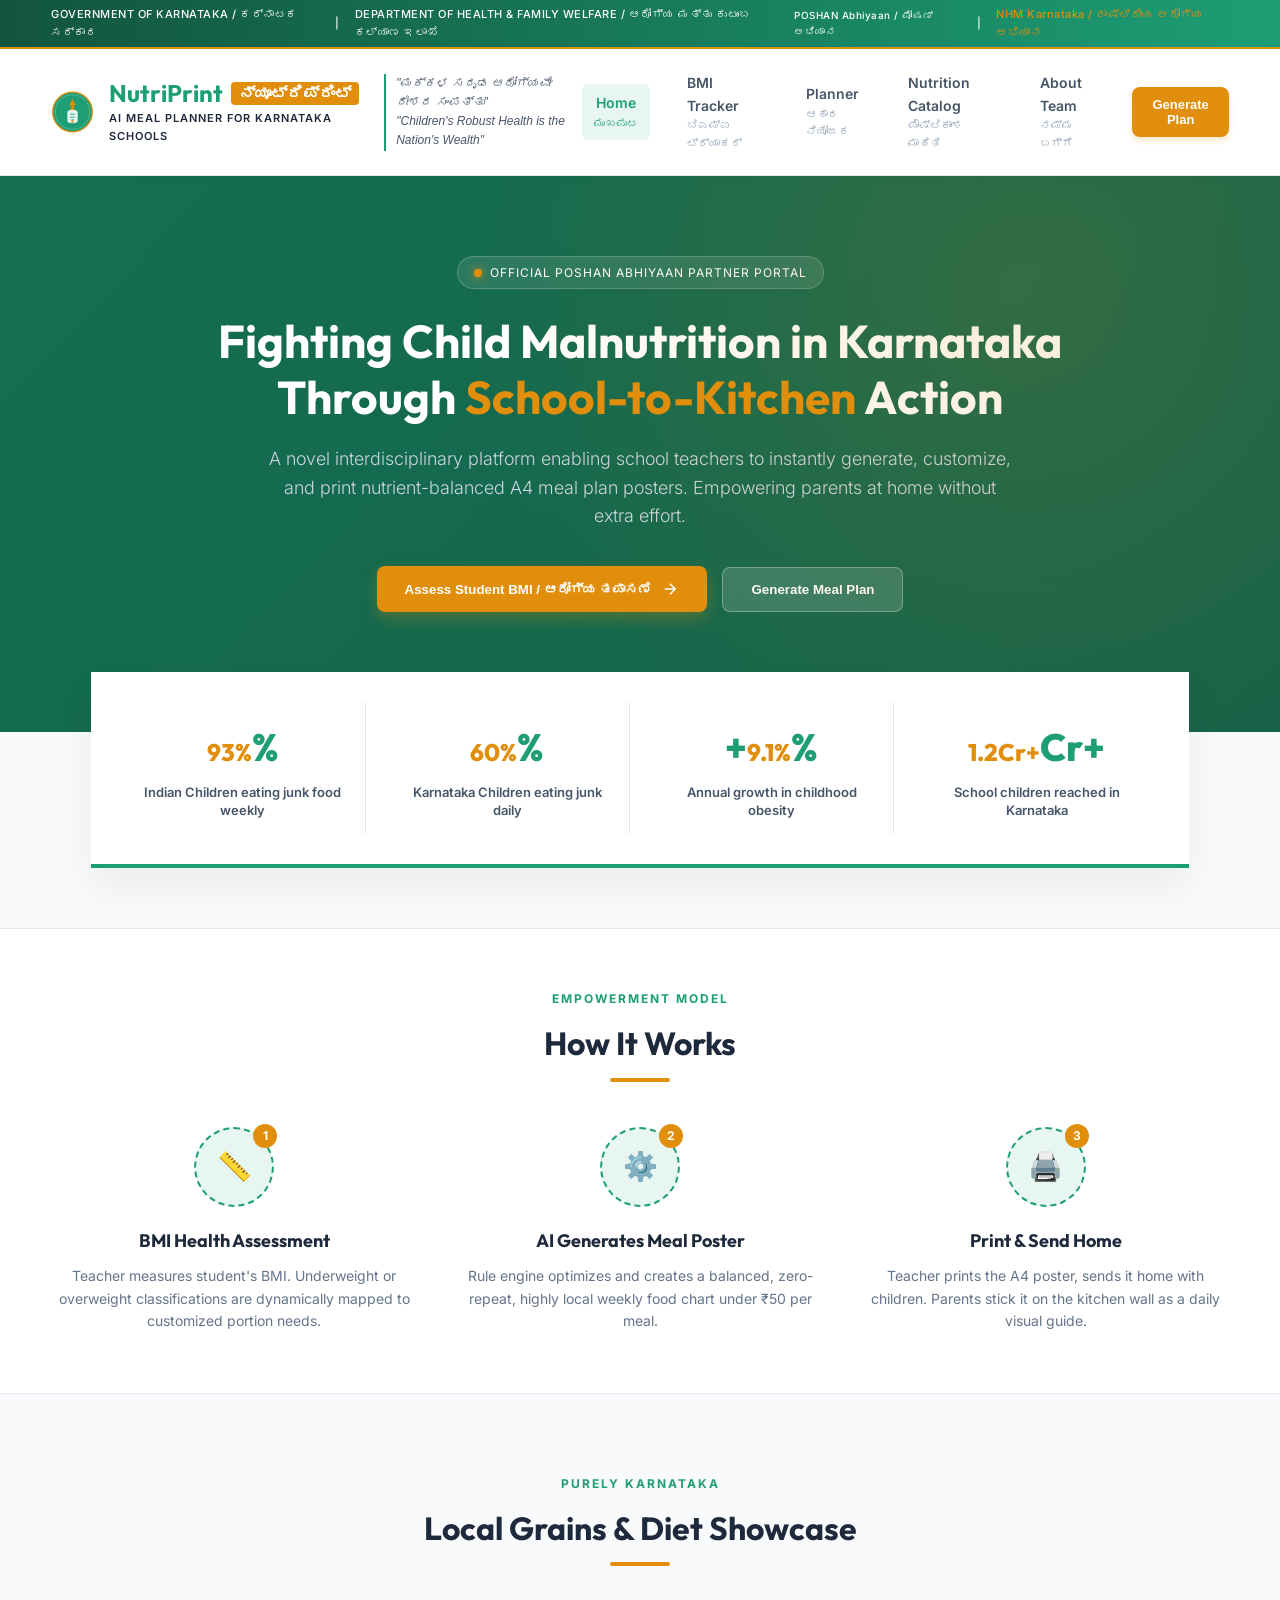
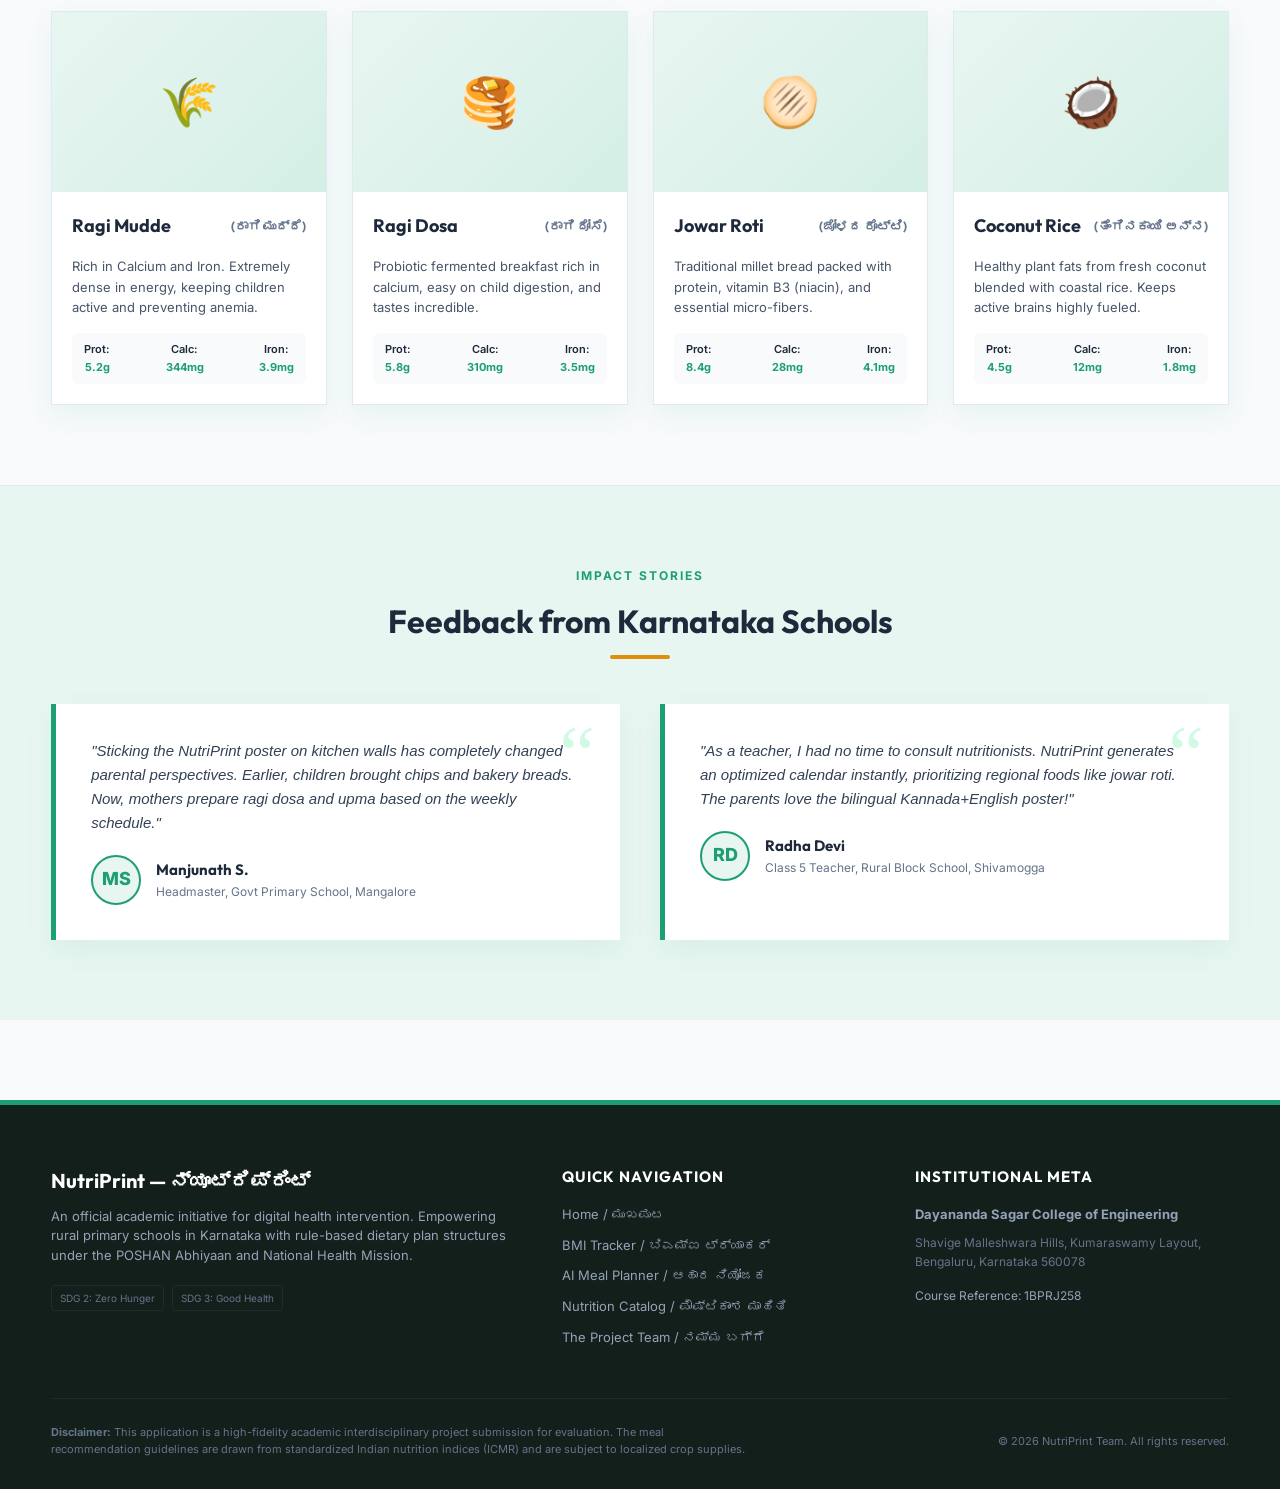
==== commit 8945e0a9: "Update index.html" ====
--- a/index.html
+++ b/index.html
@@ -819,6 +819,6 @@
     </footer>
 
     <!-- App Logic Script -->
-    <script src="/static/js/app.js"></script>
+    <script src="/app.js"></script>
 </body>
 </html>
--- a/static/css/style.css
+++ b/static/css/style.css
@@ -0,0 +1,1589 @@
+/* 
+   NutriPrint - Master Layout CSS
+   Design System: Karnataka Government Portal (NHM & POSHAN inspired)
+   Primary Color: #1D9E75 (Deep Green)
+   Accent Color: #E08E0B (Gold/Orange)
+*/
+
+@import url('https://fonts.googleapis.com/css2?family=Inter:wght@300;400;500;600;700&family=Outfit:wght@400;500;600;700;800&display=swap');
+
+:root {
+    --primary: #1D9E75;
+    --primary-dark: #146F52;
+    --primary-light: #E8F6F1;
+    --accent: #E08E0B;
+    --accent-light: #FFF7EC;
+    --dark: #1E293B;
+    --light-bg: #F8FAFC;
+    --border: #E2E8F0;
+    --white: #FFFFFF;
+    --success: #10B981;
+    --danger: #EF4444;
+    --shadow-sm: 0 2px 4px rgba(0,0,0,0.02);
+    --shadow: 0 10px 25px rgba(29, 158, 117, 0.08);
+    --shadow-lg: 0 20px 40px rgba(0, 0, 0, 0.06);
+    --transition: all 0.3s cubic-bezier(0.4, 0, 0.2, 1);
+}
+
+* {
+    box-sizing: border-box;
+    margin: 0;
+    padding: 0;
+}
+
+html {
+    scroll-behavior: smooth;
+}
+
+body {
+    font-family: 'Inter', -apple-system, BlinkMacSystemFont, "Segoe UI", Roboto, sans-serif;
+    color: var(--dark);
+    background-color: var(--light-bg);
+    line-height: 1.6;
+    overflow-x: hidden;
+}
+
+h1, h2, h3, h4, h5, h6 {
+    font-family: 'Outfit', sans-serif;
+    font-weight: 700;
+}
+
+a {
+    text-decoration: none;
+    color: inherit;
+}
+
+/* Bi-lingual Text Helper */
+.lang-kn {
+    font-family: 'Inter', sans-serif;
+    font-size: 0.9em;
+    font-weight: 500;
+}
+
+.text-gold {
+    color: var(--accent);
+}
+
+/* ==========================================
+   OFFICIAL GOVT HEADER
+   ========================================== */
+.govt-bar {
+    background: linear-gradient(90deg, #12553E 0%, #1D9E75 100%);
+    color: var(--white);
+    padding: 6px 4%;
+    font-size: 11px;
+    display: flex;
+    justify-content: space-between;
+    align-items: center;
+    border-bottom: 2px solid var(--accent);
+    font-weight: 500;
+    letter-spacing: 0.5px;
+}
+
+.govt-bar .left-links, .govt-bar .right-links {
+    display: flex;
+    gap: 15px;
+    align-items: center;
+}
+
+.main-header {
+    background-color: var(--white);
+    box-shadow: var(--shadow-sm);
+    position: sticky;
+    top: 0;
+    z-index: 100;
+    border-bottom: 1px solid var(--border);
+}
+
+.header-container {
+    max-width: 1400px;
+    margin: 0 auto;
+    padding: 15px 4%;
+    display: flex;
+    justify-content: space-between;
+    align-items: center;
+}
+
+.logo-block {
+    display: flex;
+    align-items: center;
+    gap: 15px;
+}
+
+.govt-emblem-svg {
+    height: 60px;
+    width: auto;
+}
+
+.logo-text h1 {
+    font-size: 24px;
+    color: var(--primary);
+    line-height: 1.2;
+    display: flex;
+    align-items: center;
+    gap: 8px;
+}
+
+.logo-text h1 span {
+    font-size: 16px;
+    background: var(--accent);
+    color: var(--white);
+    padding: 2px 8px;
+    border-radius: 4px;
+    font-weight: 600;
+}
+
+.logo-text p {
+    font-size: 11px;
+    color: var(--light-text);
+    text-transform: uppercase;
+    letter-spacing: 1px;
+    margin-top: 2px;
+    font-weight: 600;
+}
+
+.logo-tagline {
+    font-size: 12px;
+    font-style: italic;
+    color: #475569;
+    border-left: 2px solid var(--primary);
+    padding-left: 10px;
+    margin-left: 10px;
+    max-width: 320px;
+}
+
+/* Navigation Links */
+.nav-menu {
+    display: flex;
+    gap: 25px;
+    list-style: none;
+    align-items: center;
+}
+
+.nav-link {
+    font-weight: 600;
+    font-size: 14px;
+    padding: 8px 12px;
+    color: #475569;
+    border-radius: 6px;
+    cursor: pointer;
+    transition: var(--transition);
+    display: flex;
+    flex-direction: column;
+    align-items: center;
+}
+
+.nav-link .kn-nav {
+    font-size: 11px;
+    font-weight: 400;
+    color: #94A3B8;
+}
+
+.nav-link:hover, .nav-link.active {
+    color: var(--primary);
+    background-color: var(--primary-light);
+}
+
+.nav-link.active .kn-nav {
+    color: var(--primary);
+}
+
+.hamburger-btn {
+    display: none;
+    background: none;
+    border: none;
+    font-size: 24px;
+    color: var(--primary);
+    cursor: pointer;
+}
+
+/* Action Button */
+.header-btn {
+    background-color: var(--accent);
+    color: var(--white);
+    padding: 10px 20px;
+    border-radius: 8px;
+    font-weight: 700;
+    font-size: 13px;
+    border: none;
+    cursor: pointer;
+    box-shadow: 0 4px 6px rgba(224, 142, 11, 0.2);
+    transition: var(--transition);
+}
+
+.header-btn:hover {
+    background-color: #C27A08;
+    transform: translateY(-2px);
+}
+
+/* ==========================================
+   APP PAGE SECTIONS (SPA TRANSITIONS)
+   ========================================== */
+.app-section {
+    display: none;
+    opacity: 0;
+    transform: translateY(15px);
+    transition: opacity 0.4s ease, transform 0.4s ease;
+}
+
+.app-section.active {
+    display: block;
+    opacity: 1;
+    transform: translateY(0);
+}
+
+/* ==========================================
+   LANDING PAGE (HOME)
+   ========================================== */
+
+/* Hero Banner */
+.hero-banner {
+    background: linear-gradient(135deg, var(--primary-dark) 0%, #156249 100%);
+    color: var(--white);
+    padding: 80px 4% 120px 4%;
+    text-align: center;
+    position: relative;
+    overflow: hidden;
+}
+
+.hero-banner::before {
+    content: '';
+    position: absolute;
+    top: 0;
+    left: 0;
+    right: 0;
+    bottom: 0;
+    background: radial-gradient(circle at 80% 20%, rgba(224, 142, 11, 0.15) 0%, transparent 50%);
+    pointer-events: none;
+}
+
+.hero-badge {
+    background-color: rgba(255,255,255,0.1);
+    border: 1px solid rgba(255,255,255,0.2);
+    padding: 6px 16px;
+    border-radius: 50px;
+    font-size: 12px;
+    display: inline-flex;
+    align-items: center;
+    gap: 8px;
+    margin-bottom: 25px;
+    text-transform: uppercase;
+    letter-spacing: 1px;
+}
+
+.hero-badge span {
+    width: 8px;
+    height: 8px;
+    background-color: var(--accent);
+    border-radius: 50%;
+    display: inline-block;
+    box-shadow: 0 0 8px var(--accent);
+}
+
+.hero-banner h2 {
+    font-size: 46px;
+    line-height: 1.2;
+    max-width: 900px;
+    margin: 0 auto 20px auto;
+}
+
+.hero-banner h2 span {
+    color: var(--accent);
+}
+
+.hero-subtitle {
+    font-size: 18px;
+    color: #CBD5E1;
+    max-width: 750px;
+    margin: 0 auto 35px auto;
+    font-weight: 300;
+}
+
+.hero-ctas {
+    display: flex;
+    gap: 15px;
+    justify-content: center;
+    align-items: center;
+}
+
+.btn-primary {
+    background-color: var(--accent);
+    color: var(--white);
+    padding: 14px 28px;
+    border-radius: 8px;
+    font-weight: 700;
+    border: none;
+    cursor: pointer;
+    box-shadow: 0 6px 15px rgba(224, 142, 11, 0.3);
+    transition: var(--transition);
+    display: inline-flex;
+    align-items: center;
+    gap: 10px;
+}
+
+.btn-primary:hover {
+    background-color: #C27A08;
+    transform: translateY(-2px);
+}
+
+.btn-secondary {
+    background-color: rgba(255, 255, 255, 0.15);
+    color: var(--white);
+    padding: 14px 28px;
+    border-radius: 8px;
+    font-weight: 700;
+    border: 1px solid rgba(255, 255, 255, 0.3);
+    cursor: pointer;
+    transition: var(--transition);
+}
+
+.btn-secondary:hover {
+    background-color: rgba(255, 255, 255, 0.25);
+    transform: translateY(-2px);
+}
+
+/* Statistics Counters Section */
+.stats-section {
+    max-width: 1200px;
+    margin: -60px auto 60px auto;
+    padding: 0 4%;
+    position: relative;
+    z-index: 10;
+}
+
+.stats-grid {
+    background-color: var(--white);
+    border-radius: var(--border-radius);
+    box-shadow: var(--shadow-lg);
+    display: grid;
+    grid-template-columns: repeat(4, 1fr);
+    padding: 30px;
+    border-bottom: 4px solid var(--primary);
+    gap: 20px;
+}
+
+.stat-card {
+    text-align: center;
+    padding: 15px;
+    border-right: 1px solid var(--border);
+}
+
+.stat-card:last-child {
+    border-right: none;
+}
+
+.stat-number {
+    font-size: 38px;
+    font-family: 'Outfit', sans-serif;
+    font-weight: 800;
+    color: var(--primary);
+    margin-bottom: 5px;
+    display: flex;
+    justify-content: center;
+    align-items: baseline;
+}
+
+.stat-number span {
+    font-size: 24px;
+    color: var(--accent);
+}
+
+.stat-card p {
+    font-size: 13px;
+    color: #475569;
+    font-weight: 600;
+    line-height: 1.4;
+}
+
+/* Section Title Stylings */
+.section-title-wrapper {
+    text-align: center;
+    margin-bottom: 45px;
+    padding: 0 4%;
+}
+
+.section-tag {
+    color: var(--primary);
+    font-size: 12px;
+    font-weight: 700;
+    text-transform: uppercase;
+    letter-spacing: 2px;
+    margin-bottom: 10px;
+    display: block;
+}
+
+.section-title {
+    font-size: 32px;
+    color: var(--dark);
+    position: relative;
+    display: inline-block;
+    padding-bottom: 12px;
+}
+
+.section-title::after {
+    content: '';
+    position: absolute;
+    bottom: 0;
+    left: 50%;
+    transform: translateX(-50%);
+    width: 60px;
+    height: 4px;
+    background-color: var(--accent);
+    border-radius: 2px;
+}
+
+/* How It Works */
+.how-it-works-section {
+    padding: 60px 4%;
+    background-color: var(--white);
+    border-top: 1px solid var(--border);
+    border-bottom: 1px solid var(--border);
+}
+
+.steps-grid {
+    max-width: 1200px;
+    margin: 0 auto;
+    display: grid;
+    grid-template-columns: repeat(3, 1fr);
+    gap: 40px;
+}
+
+.step-card {
+    text-align: center;
+    position: relative;
+}
+
+.step-icon-box {
+    width: 80px;
+    height: 80px;
+    background-color: var(--primary-light);
+    border-radius: 50%;
+    display: flex;
+    align-items: center;
+    justify-content: center;
+    margin: 0 auto 20px auto;
+    font-size: 28px;
+    color: var(--primary);
+    border: 2px dashed var(--primary);
+    position: relative;
+}
+
+.step-number {
+    position: absolute;
+    top: -5px;
+    right: -5px;
+    background-color: var(--accent);
+    color: var(--white);
+    font-weight: 700;
+    font-size: 12px;
+    width: 24px;
+    height: 24px;
+    border-radius: 50%;
+    display: flex;
+    align-items: center;
+    justify-content: center;
+}
+
+.step-card h3 {
+    font-size: 18px;
+    margin-bottom: 10px;
+    color: var(--dark);
+}
+
+.step-card p {
+    font-size: 14px;
+    color: #64748B;
+}
+
+/* Showcase Grid */
+.showcase-section {
+    padding: 80px 4%;
+    max-width: 1400px;
+    margin: 0 auto;
+}
+
+.showcase-grid {
+    display: grid;
+    grid-template-columns: repeat(4, 1fr);
+    gap: 25px;
+}
+
+.showcase-card {
+    background-color: var(--white);
+    border-radius: var(--border-radius);
+    overflow: hidden;
+    box-shadow: var(--shadow);
+    transition: var(--transition);
+    border: 1px solid var(--border);
+    display: flex;
+    flex-direction: column;
+}
+
+.showcase-card:hover {
+    transform: translateY(-5px);
+    box-shadow: 0 15px 30px rgba(29, 158, 117, 0.12);
+}
+
+.showcase-img {
+    height: 180px;
+    background: linear-gradient(135deg, var(--primary-light) 0%, #D4EFE5 100%);
+    display: flex;
+    align-items: center;
+    justify-content: center;
+    font-size: 48px;
+    position: relative;
+}
+
+.showcase-badge {
+    position: absolute;
+    top: 15px;
+    right: 15px;
+    background-color: var(--white);
+    color: var(--primary);
+    padding: 4px 10px;
+    font-size: 11px;
+    font-weight: 700;
+    border-radius: 4px;
+    box-shadow: var(--shadow-sm);
+}
+
+.showcase-info {
+    padding: 20px;
+    flex-grow: 1;
+    display: flex;
+    flex-direction: column;
+}
+
+.showcase-info h3 {
+    font-size: 18px;
+    margin-bottom: 5px;
+    display: flex;
+    justify-content: space-between;
+    align-items: center;
+}
+
+.showcase-info .kn-name {
+    font-size: 13px;
+    color: #64748B;
+}
+
+.showcase-info .description {
+    font-size: 13px;
+    color: #475569;
+    margin-top: 10px;
+    flex-grow: 1;
+}
+
+.showcase-macros {
+    display: flex;
+    justify-content: space-between;
+    margin-top: 15px;
+    background-color: var(--light-bg);
+    padding: 8px 12px;
+    border-radius: 6px;
+    font-size: 11px;
+    font-weight: 600;
+}
+
+.showcase-macros div {
+    display: flex;
+    flex-direction: column;
+    align-items: center;
+}
+
+.showcase-macros span {
+    color: var(--primary);
+    font-weight: 700;
+}
+
+/* Testimonial Area */
+.testimonial-section {
+    background-color: var(--primary-light);
+    padding: 80px 4%;
+    border-top: 1px solid var(--border);
+}
+
+.testimonial-container {
+    max-width: 1200px;
+    margin: 0 auto;
+    display: grid;
+    grid-template-columns: repeat(2, 1fr);
+    gap: 40px;
+}
+
+.testimonial-card {
+    background-color: var(--white);
+    border-radius: var(--border-radius);
+    padding: 35px;
+    box-shadow: var(--shadow);
+    border-left: 5px solid var(--primary);
+    position: relative;
+}
+
+.testimonial-card::before {
+    content: '“';
+    position: absolute;
+    top: 10px;
+    right: 25px;
+    font-size: 80px;
+    color: #D1FAE5;
+    font-family: serif;
+    line-height: 1;
+}
+
+.testimonial-card p {
+    font-style: italic;
+    color: #334155;
+    font-size: 15px;
+    margin-bottom: 20px;
+    position: relative;
+    z-index: 2;
+}
+
+.author-block {
+    display: flex;
+    align-items: center;
+    gap: 15px;
+}
+
+.author-avatar {
+    width: 50px;
+    height: 50px;
+    border-radius: 50%;
+    background-color: var(--primary-light);
+    display: flex;
+    align-items: center;
+    justify-content: center;
+    color: var(--primary);
+    font-weight: 800;
+    font-size: 18px;
+    border: 2px solid var(--primary);
+}
+
+.author-info h4 {
+    font-size: 15px;
+    color: var(--dark);
+}
+
+.author-info p {
+    font-size: 12px;
+    color: #64748B;
+    font-style: normal;
+    margin-bottom: 0;
+}
+
+/* ==========================================
+   GENERATOR PAGE
+   ========================================== */
+.generator-section {
+    padding: 60px 4%;
+    max-width: 1400px;
+    margin: 0 auto;
+}
+
+.generator-layout {
+    display: grid;
+    grid-template-columns: 380px 1fr;
+    gap: 40px;
+    align-items: start;
+}
+
+/* Form Styling */
+.form-panel {
+    background-color: var(--white);
+    padding: 30px;
+    border-radius: var(--border-radius);
+    box-shadow: var(--shadow);
+    border: 1px solid var(--border);
+    position: sticky;
+    top: 100px;
+}
+
+.form-group {
+    margin-bottom: 20px;
+}
+
+.form-group label {
+    display: block;
+    font-weight: 600;
+    font-size: 13px;
+    color: #334155;
+    margin-bottom: 6px;
+}
+
+.form-group label span {
+    font-weight: 400;
+    color: #64748B;
+    font-size: 11px;
+}
+
+.form-control {
+    width: 100%;
+    padding: 10px 14px;
+    border: 1.5px solid var(--border);
+    border-radius: 6px;
+    font-size: 14px;
+    font-family: inherit;
+    transition: var(--transition);
+}
+
+.form-control:focus {
+    outline: none;
+    border-color: var(--primary);
+    box-shadow: 0 0 0 3px rgba(29, 158, 117, 0.15);
+}
+
+.form-error {
+    color: var(--danger);
+    font-size: 11px;
+    font-weight: 500;
+    margin-top: 5px;
+    display: none;
+}
+
+.form-error.active {
+    display: block;
+}
+
+.btn-generate {
+    width: 100%;
+    margin-top: 10px;
+    justify-content: center;
+}
+
+/* Live Preview / Empty States */
+.preview-panel {
+    background-color: var(--white);
+    border-radius: var(--border-radius);
+    box-shadow: var(--shadow);
+    border: 1px solid var(--border);
+    min-height: 600px;
+    display: flex;
+    flex-direction: column;
+    overflow: hidden;
+}
+
+.preview-header {
+    background-color: #F8FAFC;
+    padding: 15px 25px;
+    border-bottom: 1px solid var(--border);
+    display: flex;
+    justify-content: space-between;
+    align-items: center;
+}
+
+.preview-title {
+    font-size: 16px;
+    color: var(--dark);
+    font-weight: 700;
+    display: flex;
+    align-items: center;
+    gap: 8px;
+}
+
+.status-dot {
+    width: 10px;
+    height: 10px;
+    border-radius: 50%;
+    background-color: #CBD5E1;
+}
+
+.status-dot.active {
+    background-color: var(--success);
+    box-shadow: 0 0 8px var(--success);
+}
+
+.empty-state {
+    flex-grow: 1;
+    display: flex;
+    flex-direction: column;
+    align-items: center;
+    justify-content: center;
+    padding: 60px;
+    text-align: center;
+    color: #64748B;
+}
+
+.empty-state-icon {
+    font-size: 64px;
+    color: #E2E8F0;
+    margin-bottom: 20px;
+}
+
+.empty-state h3 {
+    font-size: 20px;
+    color: var(--dark);
+    margin-bottom: 10px;
+}
+
+/* Loading Overlay */
+.loading-overlay {
+    display: none;
+    position: absolute;
+    top: 0;
+    left: 0;
+    right: 0;
+    bottom: 0;
+    background-color: rgba(255, 255, 255, 0.9);
+    z-index: 10;
+    align-items: center;
+    justify-content: center;
+    flex-direction: column;
+    text-align: center;
+}
+
+.loading-spinner {
+    width: 60px;
+    height: 60px;
+    border: 5px solid var(--primary-light);
+    border-top: 5px solid var(--primary);
+    border-right: 5px solid var(--accent);
+    border-radius: 50%;
+    animation: spin 1s linear infinite;
+    margin-bottom: 20px;
+}
+
+@keyframes spin {
+    0% { transform: rotate(0deg); }
+    100% { transform: rotate(360deg); }
+}
+
+.loading-overlay p {
+    font-weight: 700;
+    color: var(--primary);
+}
+
+/* ==========================================
+   A4 PRINTABLE POSTER (LIVE RENDERING)
+   ========================================== */
+.poster-container-scroll {
+    overflow-x: auto;
+    padding: 30px;
+    background-color: #64748B;
+    flex-grow: 1;
+    display: flex;
+    justify-content: center;
+}
+
+.a4-poster {
+    width: 794px; /* A4 Ratio */
+    min-height: 1123px;
+    background-color: var(--white);
+    box-shadow: 0 10px 30px rgba(0,0,0,0.3);
+    padding: 40px;
+    display: flex;
+    flex-direction: column;
+    justify-content: space-between;
+    position: relative;
+    box-sizing: border-box;
+}
+
+.poster-header {
+    border-bottom: 3px double var(--primary);
+    padding-bottom: 15px;
+    margin-bottom: 20px;
+    display: flex;
+    align-items: center;
+    justify-content: space-between;
+}
+
+.poster-header-left {
+    display: flex;
+    align-items: center;
+    gap: 15px;
+}
+
+.poster-school-meta {
+    text-align: right;
+}
+
+.poster-school-meta h4 {
+    font-size: 16px;
+    color: var(--primary-dark);
+}
+
+.poster-school-meta p {
+    font-size: 12px;
+    color: #475569;
+    font-weight: 600;
+}
+
+.poster-title-block {
+    text-align: center;
+    margin-bottom: 20px;
+}
+
+.poster-title-block h2 {
+    font-size: 20px;
+    color: var(--primary-dark);
+}
+
+.poster-title-block h3 {
+    font-size: 16px;
+    color: var(--accent);
+    font-weight: 600;
+    margin-top: 2px;
+}
+
+/* Grid Layout */
+.poster-grid {
+    display: grid;
+    grid-template-columns: 80px repeat(6, 1fr);
+    border-top: 1px solid var(--border);
+    border-left: 1px solid var(--border);
+    margin-bottom: 25px;
+}
+
+.grid-cell {
+    border-bottom: 1px solid var(--border);
+    border-right: 1px solid var(--border);
+    padding: 8px;
+    font-size: 10px;
+    display: flex;
+    flex-direction: column;
+    justify-content: flex-start;
+}
+
+.grid-header-cell {
+    background-color: var(--primary-dark);
+    color: var(--white);
+    font-weight: 700;
+    text-align: center;
+    justify-content: center;
+    align-items: center;
+    padding: 10px 5px;
+}
+
+.grid-header-cell .kn-day {
+    font-size: 10px;
+    font-weight: 500;
+}
+
+.grid-day-label-cell {
+    font-weight: 700;
+    background-color: var(--primary-light);
+    color: var(--primary-dark);
+    align-items: center;
+    justify-content: center;
+    text-align: center;
+}
+
+.grid-day-label-cell .kn-lbl {
+    font-size: 9px;
+    font-weight: 600;
+}
+
+/* Meal Category styling inside poster grid */
+.meal-block {
+    height: 100%;
+    display: flex;
+    flex-direction: column;
+    justify-content: space-between;
+}
+
+.meal-block.breakfast { border-top: 3px solid #60A5FA; }
+.meal-block.lunch { border-top: 3px solid #34D399; }
+.meal-block.snack { border-top: 3px solid #FBBF24; }
+.meal-block.dinner { border-top: 3px solid #F87171; }
+
+.meal-name-en {
+    font-weight: 700;
+    font-size: 10px;
+    color: var(--dark);
+    margin-bottom: 2px;
+}
+
+.meal-name-kn {
+    font-size: 9px;
+    color: #475569;
+    font-weight: 600;
+    line-height: 1.2;
+    margin-bottom: 4px;
+}
+
+.meal-benefit {
+    font-size: 8px;
+    color: #059669;
+    font-weight: 600;
+    background-color: #ECFDF5;
+    padding: 2px 4px;
+    border-radius: 3px;
+    margin-top: auto;
+}
+
+/* Poster Bottom Metadata */
+.poster-footer {
+    border-top: 2px solid var(--border);
+    padding-top: 15px;
+    display: flex;
+    justify-content: space-between;
+    align-items: center;
+}
+
+.poster-guidelines {
+    font-size: 9px;
+    color: #64748B;
+    max-width: 500px;
+}
+
+.poster-disclaimer {
+    text-align: right;
+    font-size: 8px;
+    color: #94A3B8;
+}
+
+.poster-disclaimer span {
+    font-weight: 700;
+    color: var(--primary);
+}
+
+.poster-actions-bar {
+    padding: 15px 25px;
+    background-color: #F8FAFC;
+    border-top: 1px solid var(--border);
+    display: flex;
+    justify-content: flex-end;
+    gap: 15px;
+}
+
+/* ==========================================
+   NUTRITION LIBRARY PAGE
+   ========================================== */
+.library-section {
+    padding: 60px 4%;
+    max-width: 1400px;
+    margin: 0 auto;
+}
+
+.library-controls {
+    background-color: var(--white);
+    padding: 20px 30px;
+    border-radius: var(--border-radius);
+    box-shadow: var(--shadow-sm);
+    border: 1px solid var(--border);
+    margin-bottom: 40px;
+    display: flex;
+    gap: 20px;
+    align-items: center;
+    flex-wrap: wrap;
+}
+
+.search-wrapper {
+    flex-grow: 1;
+    position: relative;
+}
+
+.search-input {
+    width: 100%;
+    padding: 12px 14px 12px 40px;
+    border: 1.5px solid var(--border);
+    border-radius: 8px;
+    font-size: 14px;
+    font-family: inherit;
+    transition: var(--transition);
+}
+
+.search-input:focus {
+    outline: none;
+    border-color: var(--primary);
+}
+
+.search-icon-svg {
+    position: absolute;
+    left: 12px;
+    top: 50%;
+    transform: translateY(-50%);
+    color: #94A3B8;
+}
+
+.filter-group {
+    display: flex;
+    gap: 10px;
+    align-items: center;
+}
+
+.filter-select {
+    padding: 11px 16px;
+    border: 1.5px solid var(--border);
+    border-radius: 8px;
+    background-color: var(--white);
+    font-size: 14px;
+    font-weight: 600;
+    color: #475569;
+    cursor: pointer;
+    outline: none;
+}
+
+.filter-select:focus {
+    border-color: var(--primary);
+}
+
+/* Food Cards Grid */
+.library-grid {
+    display: grid;
+    grid-template-columns: repeat(4, 1fr);
+    gap: 30px;
+}
+
+.food-card {
+    background-color: var(--white);
+    border-radius: var(--border-radius);
+    border: 1px solid var(--border);
+    overflow: hidden;
+    box-shadow: var(--shadow);
+    transition: var(--transition);
+    display: flex;
+    flex-direction: column;
+}
+
+.food-card:hover {
+    transform: translateY(-5px);
+    box-shadow: 0 15px 30px rgba(0, 0, 0, 0.08);
+}
+
+.food-card-header {
+    height: 140px;
+    background: linear-gradient(135deg, var(--primary-light) 0%, #D4EFE5 100%);
+    display: flex;
+    align-items: center;
+    justify-content: center;
+    font-size: 42px;
+    position: relative;
+}
+
+.category-tag {
+    position: absolute;
+    bottom: 12px;
+    left: 12px;
+    background-color: var(--primary-dark);
+    color: var(--white);
+    padding: 3px 8px;
+    border-radius: 4px;
+    font-size: 10px;
+    font-weight: 700;
+    text-transform: uppercase;
+}
+
+.veg-indicator {
+    position: absolute;
+    top: 12px;
+    right: 12px;
+    width: 20px;
+    height: 20px;
+    background-color: var(--white);
+    border: 2px solid #059669;
+    border-radius: 4px;
+    display: flex;
+    align-items: center;
+    justify-content: center;
+}
+
+.veg-indicator::after {
+    content: '';
+    width: 8px;
+    height: 8px;
+    background-color: #059669;
+    border-radius: 50%;
+}
+
+.veg-indicator.non-veg {
+    border-color: #DC2626;
+}
+
+.veg-indicator.non-veg::after {
+    background-color: #DC2626;
+}
+
+.food-card-body {
+    padding: 20px;
+    flex-grow: 1;
+    display: flex;
+    flex-direction: column;
+}
+
+.food-title-block {
+    margin-bottom: 12px;
+}
+
+.food-title-block h3 {
+    font-size: 18px;
+    color: var(--dark);
+}
+
+.food-title-block p {
+    font-size: 13px;
+    color: var(--primary);
+    font-weight: 600;
+}
+
+.nutrition-pill-grid {
+    display: grid;
+    grid-template-columns: repeat(2, 1fr);
+    gap: 8px;
+    margin-bottom: 15px;
+}
+
+.nutri-pill {
+    background-color: var(--light-bg);
+    padding: 6px 10px;
+    border-radius: 6px;
+    font-size: 11px;
+    font-weight: 600;
+    display: flex;
+    justify-content: space-between;
+}
+
+.nutri-pill span {
+    color: #475569;
+}
+
+.nutri-pill .val {
+    color: var(--primary-dark);
+    font-weight: 700;
+}
+
+.food-recipe-box {
+    margin-top: auto;
+    border-top: 1px dashed var(--border);
+    padding-top: 12px;
+    font-size: 11px;
+    color: #64748B;
+}
+
+.food-recipe-box strong {
+    color: var(--dark);
+    display: block;
+    margin-bottom: 2px;
+}
+
+/* ==========================================
+   ABOUT PAGE
+   ========================================== */
+.about-section {
+    padding: 60px 4%;
+    max-width: 1200px;
+    margin: 0 auto;
+}
+
+.about-intro-grid {
+    display: grid;
+    grid-template-columns: 1.2fr 1fr;
+    gap: 50px;
+    align-items: center;
+    margin-bottom: 60px;
+}
+
+.about-intro-text h2 {
+    font-size: 32px;
+    color: var(--primary-dark);
+    margin-bottom: 20px;
+}
+
+.about-intro-text p {
+    font-size: 15px;
+    color: #475569;
+    margin-bottom: 20px;
+}
+
+.sdg-goals-panel {
+    background-color: var(--white);
+    border-radius: var(--border-radius);
+    padding: 25px;
+    box-shadow: var(--shadow);
+    border: 1px solid var(--border);
+    display: flex;
+    gap: 15px;
+}
+
+.sdg-badge {
+    flex-grow: 1;
+    text-align: center;
+    padding: 15px;
+    border-radius: 8px;
+    color: var(--white);
+    font-weight: 800;
+}
+
+.sdg-2 { background-color: #DDA63A; } /* Zero Hunger */
+.sdg-3 { background-color: #4C9F38; } /* Good Health */
+.sdg-4 { background-color: #C5192D; } /* Quality Education */
+
+.sdg-badge h4 {
+    font-size: 20px;
+    line-height: 1;
+    margin-bottom: 5px;
+}
+
+.sdg-badge p {
+    font-size: 10px;
+    text-transform: uppercase;
+    letter-spacing: 0.5px;
+    line-height: 1.2;
+}
+
+.about-visual-box {
+    background-color: var(--primary-light);
+    border-radius: var(--border-radius);
+    padding: 40px;
+    border: 2px dashed var(--primary);
+    text-align: center;
+}
+
+.about-visual-box h3 {
+    color: var(--primary-dark);
+    font-size: 24px;
+    margin-bottom: 10px;
+}
+
+.about-visual-box p {
+    font-size: 13px;
+    color: #475569;
+}
+
+/* Team Grid styling */
+.team-container {
+    margin-top: 60px;
+}
+
+.team-grid {
+    display: grid;
+    grid-template-columns: repeat(3, 1fr);
+    gap: 30px;
+    margin-top: 30px;
+}
+
+.team-card {
+    background-color: var(--white);
+    border-radius: var(--border-radius);
+    border: 1px solid var(--border);
+    padding: 30px 20px;
+    text-align: center;
+    box-shadow: var(--shadow-sm);
+    transition: var(--transition);
+}
+
+.team-card:hover {
+    transform: translateY(-5px);
+    box-shadow: var(--shadow);
+    border-color: var(--primary);
+}
+
+.team-avatar {
+    width: 70px;
+    height: 70px;
+    border-radius: 50%;
+    background-color: var(--primary-light);
+    display: flex;
+    align-items: center;
+    justify-content: center;
+    font-size: 24px;
+    color: var(--primary);
+    font-weight: 700;
+    margin: 0 auto 15px auto;
+    border: 2px solid var(--primary);
+}
+
+.team-card h4 {
+    font-size: 18px;
+    color: var(--dark);
+    margin-bottom: 4px;
+}
+
+.team-usn {
+    font-size: 11px;
+    background-color: var(--light-bg);
+    color: #64748B;
+    padding: 2px 8px;
+    border-radius: 40px;
+    display: inline-block;
+    font-weight: 700;
+    margin-bottom: 10px;
+}
+
+.team-details {
+    font-size: 13px;
+    color: #475569;
+    font-weight: 500;
+}
+
+.team-details span {
+    color: var(--primary-dark);
+    font-weight: 700;
+}
+
+.course-meta-box {
+    margin-top: 50px;
+    background-color: #F1F5F9;
+    border-radius: var(--border-radius);
+    padding: 25px 40px;
+    text-align: center;
+    font-size: 13px;
+    color: #475569;
+    border-left: 5px solid var(--accent);
+}
+
+.course-meta-box strong {
+    color: var(--dark);
+}
+
+/* ==========================================
+   OFFICIAL FOOTER
+   ========================================== */
+.main-footer {
+    background-color: #121F1B;
+    color: #94A3B8;
+    padding: 60px 4% 30px 4%;
+    margin-top: 80px;
+    border-top: 5px solid var(--primary);
+    font-size: 13px;
+}
+
+.footer-container {
+    max-width: 1400px;
+    margin: 0 auto;
+    display: grid;
+    grid-template-columns: 1.5fr 1fr 1fr;
+    gap: 40px;
+    margin-bottom: 40px;
+}
+
+.footer-brand h3 {
+    font-size: 20px;
+    color: var(--white);
+    margin-bottom: 10px;
+    display: flex;
+    align-items: center;
+    gap: 8px;
+}
+
+.footer-brand p {
+    line-height: 1.5;
+    margin-bottom: 20px;
+}
+
+.footer-links h4, .footer-contact h4 {
+    font-size: 15px;
+    color: var(--white);
+    margin-bottom: 15px;
+    text-transform: uppercase;
+    letter-spacing: 1px;
+}
+
+.footer-links ul {
+    list-style: none;
+}
+
+.footer-links li {
+    margin-bottom: 10px;
+}
+
+.footer-links a:hover {
+    color: var(--primary);
+}
+
+.footer-bottom {
+    max-width: 1400px;
+    margin: 0 auto;
+    border-top: 1px solid #1E2E2A;
+    padding-top: 25px;
+    text-align: center;
+    font-size: 11px;
+    color: #64748B;
+    display: flex;
+    justify-content: space-between;
+    align-items: center;
+}
+
+.footer-disclaimer-text {
+    max-width: 700px;
+    text-align: left;
+}
+
+/* ==========================================
+   RESPONSIVE DESIGN BREAKPOINTS
+   ========================================== */
+@media (max-width: 1200px) {
+    .showcase-grid, .library-grid {
+        grid-template-columns: repeat(3, 1fr);
+    }
+    .team-grid {
+        grid-template-columns: repeat(2, 1fr);
+    }
+}
+
+@media (max-width: 992px) {
+    .generator-layout {
+        grid-template-columns: 1fr;
+    }
+    .form-panel {
+        position: static;
+    }
+    .stats-grid {
+        grid-template-columns: repeat(2, 1fr);
+    }
+    .about-intro-grid {
+        grid-template-columns: 1fr;
+    }
+    .showcase-grid, .library-grid {
+        grid-template-columns: repeat(2, 1fr);
+    }
+}
+
+@media (max-width: 768px) {
+    .header-container {
+        padding: 10px 4%;
+    }
+    .logo-tagline {
+        display: none;
+    }
+    .nav-menu {
+        display: none; /* Mobile navigation trigger needed */
+        position: absolute;
+        top: 90px;
+        left: 0;
+        right: 0;
+        background-color: var(--white);
+        flex-direction: column;
+        padding: 20px;
+        box-shadow: var(--shadow);
+        border-bottom: 2px solid var(--primary);
+    }
+    .nav-menu.active {
+        display: flex;
+    }
+    .hamburger-btn {
+        display: block;
+    }
+    .hero-banner h2 {
+        font-size: 32px;
+    }
+    .steps-grid {
+        grid-template-columns: 1fr;
+    }
+    .testimonial-container {
+        grid-template-columns: 1fr;
+    }
+    .team-grid {
+        grid-template-columns: 1fr;
+    }
+    .footer-container {
+        grid-template-columns: 1fr;
+    }
+    .footer-bottom {
+        flex-direction: column;
+        gap: 15px;
+        text-align: center;
+    }
+    .footer-disclaimer-text {
+        text-align: center;
+    }
+}
+
+@media (max-width: 480px) {
+    .stats-grid {
+        grid-template-columns: 1fr;
+    }
+    .showcase-grid, .library-grid {
+        grid-template-columns: 1fr;
+    }
+}
--- a/static/css/print.css
+++ b/static/css/print.css
@@ -0,0 +1 @@
+/* print styles */
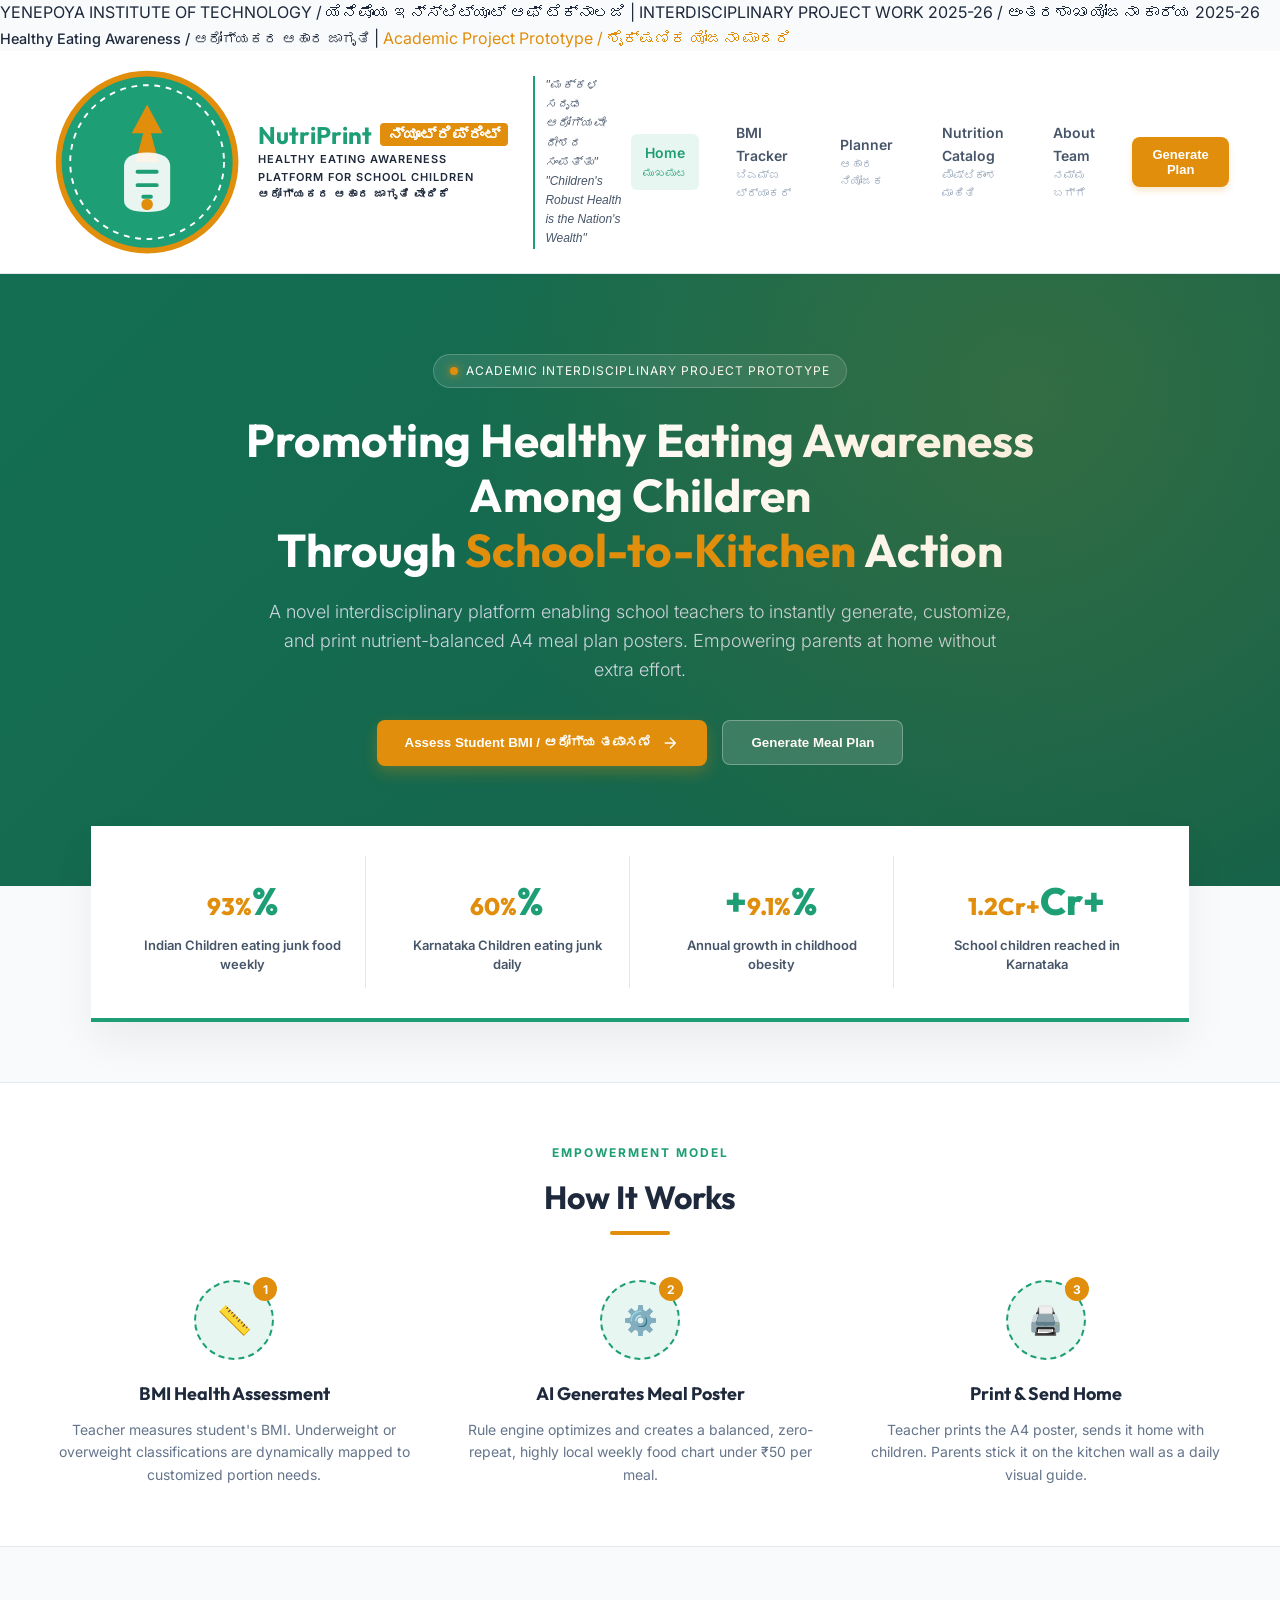
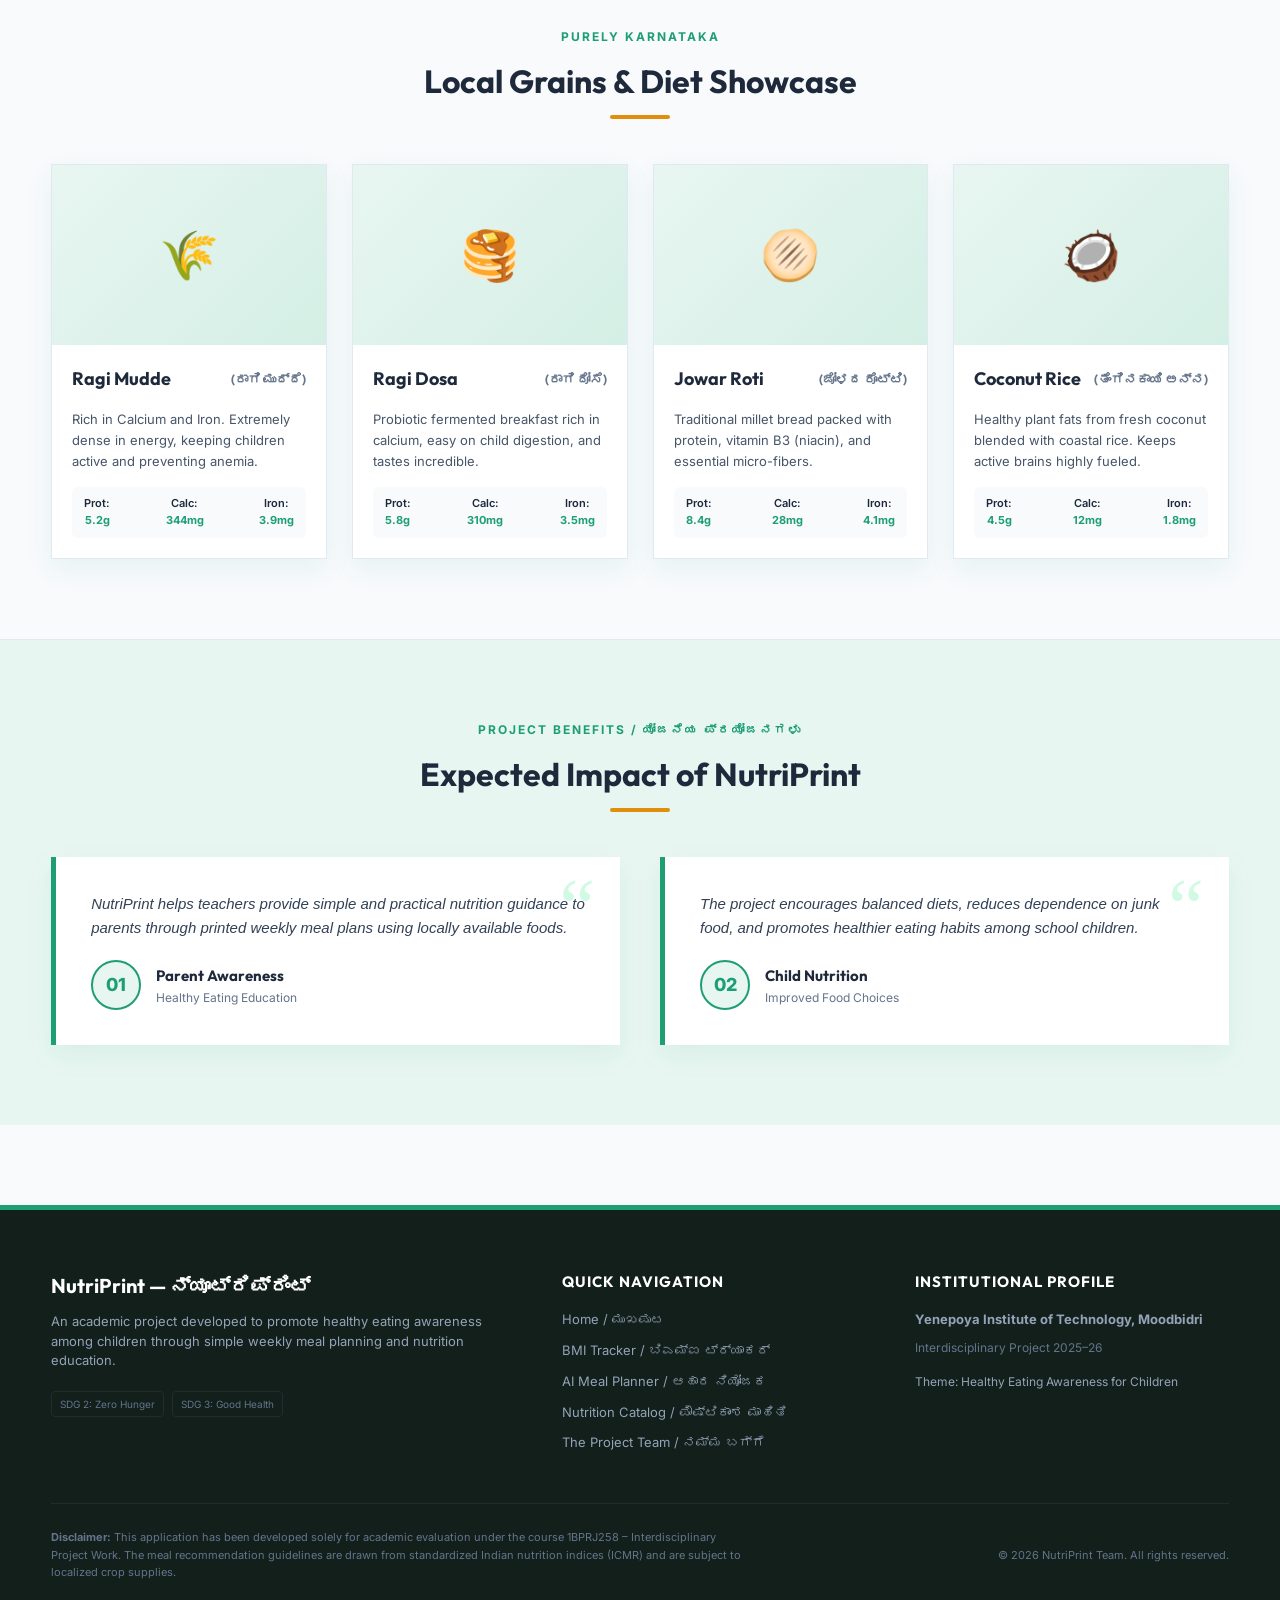
==== commit 793cc695: "Update index.html" ====
--- a/index.html
+++ b/index.html
@@ -3,7 +3,7 @@
 <head>
     <meta charset="UTF-8">
     <meta name="viewport" content="width=device-width, initial-scale=1.0">
-    <title>NutriPrint — AI Meal Plan Generator for Karnataka Schools</title>
+    <title>NutriPrint – Healthy Eating Awareness for Children</title>
     
     <!-- Stylesheets -->
     <link rel="stylesheet" href="/static/css/style.css">
@@ -16,18 +16,18 @@
 <body>
 
     <!-- ==========================================
-       OFFICIAL GOVT BANNER BAR
+       PROJECT INFORMATION BAR
        ========================================== -->
-    <div class="govt-bar">
+    <div class="School-bar">
         <div class="left-links">
-            <span>GOVERNMENT OF KARNATAKA / ಕರ್ನಾಟಕ ಸರ್ಕಾರ</span>
-            <span>|</span>
-            <span>DEPARTMENT OF HEALTH & FAMILY WELFARE / ಆರೋಗ್ಯ ಮತ್ತು ಕುಟುಂಬ ಕಲ್ಯಾಣ ಇಲಾಖೆ</span>
+            <span>YENEPOYA INSTITUTE OF TECHNOLOGY / ಯೆನೆಪೊಯ ಇನ್‌ಸ್ಟಿಟ್ಯೂಟ್ ಆಫ್ ಟೆಕ್ನಾಲಜಿ</span>
+<span>|</span>
+<span>INTERDISCIPLINARY PROJECT WORK 2025-26 / ಅಂತರಶಾಖಾ ಯೋಜನಾ ಕಾರ್ಯ 2025-26</span>
         </div>
         <div class="right-links">
-            <span class="lang-kn">POSHAN Abhiyaan / ಪೋಷಣ್ ಅಭಿಯಾನ</span>
+            <span class="lang-kn">Healthy Eating Awareness / ಆರೋಗ್ಯಕರ ಆಹಾರ ಜಾಗೃತಿ</span>
             <span>|</span>
-            <span style="color: var(--accent);">NHM Karnataka / ರಾಷ್ಟ್ರೀಯ ಆರೋಗ್ಯ ಅಭಿಯಾನ</span>
+            <span style="color: var(--accent);">Academic Project Prototype / ಶೈಕ್ಷಣಿಕ ಯೋಜನಾ ಮಾದರಿ</span>
         </div>
     </div>
 
@@ -37,20 +37,20 @@
     <header class="main-header">
         <div class="header-container">
             <div class="logo-block">
-                <!-- High Fidelity Stylized Government Emblem in sharp SVG -->
-                <svg class="govt-emblem-svg" viewBox="0 0 100 100" xmlns="http://www.w3.org/2000/svg">
+                <!-- Project Logo SVG -->
+                <svg class="School-emblem-svg" viewBox="0 0 100 100" xmlns="http://www.w3.org/2000/svg">
                     <circle cx="50" cy="50" r="46" fill="#1D9E75" stroke="#E08E0B" stroke-width="3"/>
                     <circle cx="50" cy="50" r="40" fill="none" stroke="#FFFFFF" stroke-dasharray="3,3" stroke-width="1"/>
-                    <!-- Double headed eagle / lions stylized shape -->
+                    <!-- Project Decorative Shape -->
                     <path d="M50 20 L58 35 L52 35 L56 50 L44 50 L48 35 L42 35 Z" fill="#E08E0B"/>
                     <path d="M38 52 C38 48 42 45 50 45 C58 45 62 48 62 52 L62 70 C62 74 58 76 50 76 C42 76 38 74 38 70 Z" fill="#FFFFFF" opacity="0.9"/>
                     <path d="M45 55 L55 55 M45 62 L55 62 M48 68 L52 68" stroke="#1D9E75" stroke-width="2" stroke-linecap="round"/>
-                    <!-- Small Ashok Chakra detail -->
+                    <!-- Small Decorative Circle -->
                     <circle cx="50" cy="72" r="3" fill="#E08E0B"/>
                 </svg>
                 <div class="logo-text">
                     <h1>NutriPrint <span>ನ್ಯೂಟ್ರಿಪ್ರಿಂಟ್</span></h1>
-                    <p>AI Meal Planner for Karnataka Schools</p>
+                    <p>Healthy Eating Awareness Platform for School Children ಆರೋಗ್ಯಕರ ಆಹಾರ ಜಾಗೃತಿ ವೇದಿಕೆ</p>
                 </div>
                 <div class="logo-tagline">
                     "ಮಕ್ಕಳ ಸದೃಢ ಆರೋಗ್ಯವೇ ದೇಶದ ಸಂಪತ್ತು"<br>
@@ -110,9 +110,9 @@
             <!-- Hero Banner -->
             <div class="hero-banner">
                 <div class="hero-badge">
-                    <span></span> Official POSHAN Abhiyaan Partner Portal
-                </div>
-                <h2>Fighting Child Malnutrition in Karnataka <br>Through <span>School-to-Kitchen</span> Action</h2>
+                    <span></span> Academic Interdisciplinary Project Prototype
+                </div>
+                <h2>Promoting Healthy Eating Awareness Among Children <br>Through <span>School-to-Kitchen</span> Action</h2>
                 <p class="hero-subtitle">
                     A novel interdisciplinary platform enabling school teachers to instantly generate, customize, and print 
                     nutrient-balanced A4 meal plan posters. Empowering parents at home without extra effort.
@@ -242,37 +242,43 @@
 
             <!-- Fictional but Realistic School Quotes -->
             <div class="testimonial-section">
-                <div class="section-title-wrapper">
-                    <span class="section-tag">Impact stories</span>
-                    <h2 class="section-title">Feedback from Karnataka Schools</h2>
-                </div>
-                <div class="testimonial-container">
-                    <div class="testimonial-card">
-                        <p>
-                            "Sticking the NutriPrint poster on kitchen walls has completely changed parental perspectives. Earlier, children brought chips and bakery breads. Now, mothers prepare ragi dosa and upma based on the weekly schedule."
-                        </p>
-                        <div class="author-block">
-                            <div class="author-avatar">MS</div>
-                            <div class="author-info">
-                                <h4>Manjunath S.</h4>
-                                <p>Headmaster, Govt Primary School, Mangalore</p>
-                            </div>
-                        </div>
-                    </div>
-                    <div class="testimonial-card">
-                        <p>
-                            "As a teacher, I had no time to consult nutritionists. NutriPrint generates an optimized calendar instantly, prioritizing regional foods like jowar roti. The parents love the bilingual Kannada+English poster!"
-                        </p>
-                        <div class="author-block">
-                            <div class="author-avatar">RD</div>
-                            <div class="author-info">
-                                <h4>Radha Devi</h4>
-                                <p>Class 5 Teacher, Rural Block School, Shivamogga</p>
-                            </div>
-                        </div>
-                    </div>
-                </div>
-            </div>
+    <div class="section-title-wrapper">
+        <span class="section-tag">Project Benefits / ಯೋಜನೆಯ ಪ್ರಯೋಜನಗಳು</span>
+        <h2 class="section-title">Expected Impact of NutriPrint</h2>
+    </div>
+
+    <div class="testimonial-container">
+
+        <div class="testimonial-card">
+            <p>
+                NutriPrint helps teachers provide simple and practical nutrition guidance to parents through printed weekly meal plans using locally available foods.
+            </p>
+
+            <div class="author-block">
+                <div class="author-avatar">01</div>
+                <div class="author-info">
+                    <h4>Parent Awareness</h4>
+                    <p>Healthy Eating Education</p>
+                </div>
+            </div>
+        </div>
+
+        <div class="testimonial-card">
+            <p>
+                The project encourages balanced diets, reduces dependence on junk food, and promotes healthier eating habits among school children.
+            </p>
+
+            <div class="author-block">
+                <div class="author-avatar">02</div>
+                <div class="author-info">
+                    <h4>Child Nutrition</h4>
+                    <p>Improved Food Choices</p>
+                </div>
+            </div>
+        </div>
+
+    </div>
+</div>
         </section>
 
         <!-- 2. STUDENT GROWTH & BMI TRACKER VIEW -->
@@ -415,7 +421,7 @@
                         <form id="generator-form" onsubmit="app.submitForm(event)">
                             <div class="form-group">
                                 <label for="school_name">School Name / ಶಾಲೆಯ ಹೆಸರು</label>
-                                <input type="text" id="school_name" class="form-control" placeholder="e.g. Govt Higher Primary School" required>
+                                <input type="text" id="school_name" class="form-control" placeholder="e.g. School Higher Primary School" required>
                                 <span class="form-error" id="err-school">Please enter the school name</span>
                             </div>
 
@@ -524,19 +530,24 @@
                                     <!-- A4 HEADER -->
                                     <div class="poster-header">
                                         <div class="poster-header-left">
-                                            <svg class="govt-emblem-svg" viewBox="0 0 100 100" xmlns="http://www.w3.org/2000/svg" style="height: 50px;">
+                                            <svg class="School-emblem-svg" viewBox="0 0 100 100" xmlns="http://www.w3.org/2000/svg" style="height: 50px;">
                                                 <circle cx="50" cy="50" r="46" fill="#1D9E75" stroke="#E08E0B" stroke-width="3"/>
                                                 <path d="M50 20 L58 35 L52 35 L56 50 L44 50 L48 35 L42 35 Z" fill="#E08E0B"/>
                                                 <path d="M38 52 C38 48 42 45 50 45 C58 45 62 48 62 52 L62 70 C62 74 58 76 50 76 C42 76 38 74 38 70 Z" fill="#FFFFFF"/>
                                                 <circle cx="50" cy="72" r="3" fill="#E08E0B"/>
                                             </svg>
                                             <div>
-                                                <h3 style="font-size: 16px; color: var(--primary-dark); font-weight:800; font-family:'Outfit';">ರಾಷ್ಟ್ರೀಯ ಆರೋಗ್ಯ ಅಭಿಯಾನ ಕರ್ನಾಟಕ</h3>
-                                                <p style="font-size: 9px; font-weight: 700; color: #64748B; text-transform: uppercase; letter-spacing:0.5px;">National Health Mission (NHM), Govt of Karnataka</p>
+                                                <h3 style="font-size:16px; color: var(--primary-dark); font-weight:800; font-family:'Outfit';">
+ನ್ಯೂಟ್ರಿಪ್ರಿಂಟ್ | NutriPrint
+</h3>
+
+<p style="font-size:9px; font-weight:700; color:#64748B; letter-spacing:0.5px;">
+ಮಕ್ಕಳ ಆರೋಗ್ಯಕರ ಆಹಾರ ಜಾಗೃತಿ ಯೋಜನೆ | Healthy Eating Awareness Initiative for Children
+</p>
                                             </div>
                                         </div>
                                         <div class="poster-school-meta">
-                                            <h4 id="post-school-title">Govt School Mangalore</h4>
+                                            <h4 id="post-school-title">School School Mangalore</h4>
                                             <p>Class Teacher: <span id="post-teacher-val">Smt. Savitha</span></p>
                                             <p>Month: <span id="post-month-val">June 2026</span></p>
                                         </div>
@@ -608,7 +619,9 @@
                                         </div>
                                         <div class="poster-disclaimer">
                                             <p>AI Engine Optimized & Verified under <strong>SDG 2 & 3</strong></p>
-                                            <p style="margin-top: 3px;">NutriPrint Project Portal • <span>Dayananda Sagar College</span></p>
+                                             <p style="margin-top: 3px;">
+NutriPrint Academic Project • <span>Yenepoya Institute of Technology, Moodbidri</span>
+</p>
                                         </div>
                                     </div>
                                 </div>
@@ -671,8 +684,12 @@
                 
                 <div class="about-intro-grid">
                     <div class="about-intro-text">
-                        <span class="section-tag">Academic Milestone</span>
+                        <span class="section-tag">Interdisciplinary Project Work 2025-26</span>
                         <h2>Project NutriPrint</h2>
+                        <p>
+<strong>Problem Statement:</strong>
+Lack of awareness and training among parents regarding healthy eating habits for children.
+</p>
                         <p>
                             Parents in rural and semi-urban Karnataka lack systematic, easily accessible awareness about balanced child nutrition. They are busy with daily livelihood struggles and rarely search online for nutrition guidelines.
                         </p>
@@ -764,7 +781,7 @@
                 <div class="course-meta-box">
                     <p>
                         Course: <strong>1BPRJ258 — Interdisciplinary Project Work, Semester 2</strong><br>
-                        Institution: <strong>Dayananda Sagar College of Engineering, Bengaluru</strong>
+                        Institution: <strong>Yenepoya Institute of Technology, Moodbidri</strong>
                     </p>
                 </div>
 
@@ -774,15 +791,15 @@
     </main>
 
     <!-- ==========================================
-       OFFICIAL GOVT FOOTER
+       PROJECT FOOTER
        ========================================== -->
     <footer class="main-footer">
         <div class="footer-container">
             <div class="footer-brand">
                 <h3>NutriPrint — ನ್ಯೂಟ್ರಿಪ್ರಿಂಟ್</h3>
                 <p>
-                    An official academic initiative for digital health intervention. Empowering rural primary schools in Karnataka with rule-based dietary plan structures under the POSHAN Abhiyaan and National Health Mission.
-                </p>
+An academic project developed to promote healthy eating awareness among children through simple weekly meal planning and nutrition education.
+</p>
                 <div class="sdg-goals-panel" style="background: transparent; border: none; padding: 0; box-shadow: none; gap: 8px;">
                     <span style="font-size: 10px; color:#64748B; border: 1px solid #1E2E2A; padding: 4px 8px; border-radius: 4px;">SDG 2: Zero Hunger</span>
                     <span style="font-size: 10px; color:#64748B; border: 1px solid #1E2E2A; padding: 4px 8px; border-radius: 4px;">SDG 3: Good Health</span>
@@ -801,16 +818,16 @@
             </div>
 
             <div class="footer-contact">
-                <h4>Institutional Meta</h4>
-                <p style="margin-bottom: 8px;"><strong>Dayananda Sagar College of Engineering</strong></p>
-                <p style="color: #64748B; font-size: 12px;">Shavige Malleshwara Hills, Kumaraswamy Layout, Bengaluru, Karnataka 560078</p>
-                <p style="margin-top: 15px; font-size: 12px;">Course Reference: 1BPRJ258</p>
-            </div>
+    <h4>Institutional Profile</h4>
+    <p style="margin-bottom: 8px;"><strong>Yenepoya Institute of Technology, Moodbidri</strong></p>
+    <p style="color: #64748B; font-size: 12px;">Interdisciplinary Project 2025–26</p>
+    <p style="margin-top: 15px; font-size: 12px;">Theme: Healthy Eating Awareness for Children</p>
+</div>
         </div>
 
         <div class="footer-bottom">
             <div class="footer-disclaimer-text">
-                <strong>Disclaimer:</strong> This application is a high-fidelity academic interdisciplinary project submission for evaluation. The meal recommendation guidelines are drawn from standardized Indian nutrition indices (ICMR) and are subject to localized crop supplies.
+                <strong>Disclaimer:</strong> This application has been developed solely for academic evaluation under the course 1BPRJ258 – Interdisciplinary Project Work. The meal recommendation guidelines are drawn from standardized Indian nutrition indices (ICMR) and are subject to localized crop supplies.
             </div>
             <div>
                 © 2026 NutriPrint Team. All rights reserved.
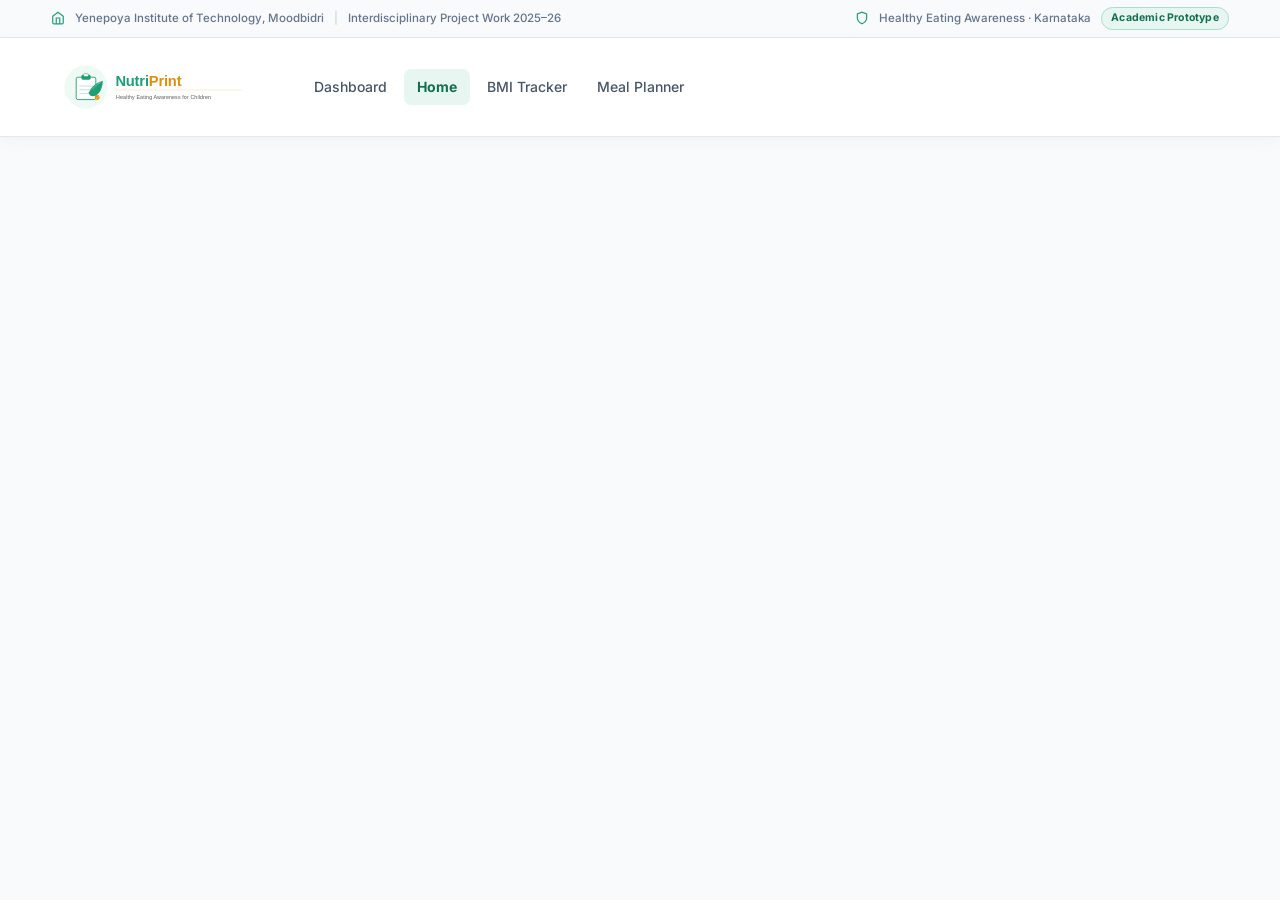
==== commit 9068bf00: "Update index.html" ====
--- a/index.html
+++ b/index.html
@@ -4,7 +4,10 @@
     <meta charset="UTF-8">
     <meta name="viewport" content="width=device-width, initial-scale=1.0">
     <title>NutriPrint – Healthy Eating Awareness for Children</title>
-    
+    <link rel="manifest" href="/manifest.json">
+    <meta name="theme-color" content="#1D9E75">
+    <link rel="icon" type="image/svg+xml" href="/static/images/logo.svg">
+
     <!-- Stylesheets -->
     <link rel="stylesheet" href="/static/css/style.css">
     <link rel="stylesheet" href="/static/css/print.css" media="print">
@@ -20,822 +23,44 @@
        ========================================== -->
     <div class="School-bar">
         <div class="left-links">
-            <span>YENEPOYA INSTITUTE OF TECHNOLOGY / ಯೆನೆಪೊಯ ಇನ್‌ಸ್ಟಿಟ್ಯೂಟ್ ಆಫ್ ಟೆಕ್ನಾಲಜಿ</span>
-<span>|</span>
-<span>INTERDISCIPLINARY PROJECT WORK 2025-26 / ಅಂತರಶಾಖಾ ಯೋಜನಾ ಕಾರ್ಯ 2025-26</span>
+            <svg width="14" height="14" viewBox="0 0 24 24" fill="none" stroke="currentColor" stroke-width="2" aria-hidden="true"><path d="M3 9l9-7 9 7v11a2 2 0 01-2 2H5a2 2 0 01-2-2z"/><polyline points="9 22 9 12 15 12 15 22"/></svg>
+            <span>Yenepoya Institute of Technology, Moodbidri</span>
+            <span class="bar-divider">|</span>
+            <span>Interdisciplinary Project Work 2025–26</span>
         </div>
         <div class="right-links">
-            <span class="lang-kn">Healthy Eating Awareness / ಆರೋಗ್ಯಕರ ಆಹಾರ ಜಾಗೃತಿ</span>
-            <span>|</span>
-            <span style="color: var(--accent);">Academic Project Prototype / ಶೈಕ್ಷಣಿಕ ಯೋಜನಾ ಮಾದರಿ</span>
+            <svg width="14" height="14" viewBox="0 0 24 24" fill="none" stroke="currentColor" stroke-width="2" aria-hidden="true"><path d="M12 22s8-4 8-10V5l-8-3-8 3v7c0 6 8 10 8 10z"/></svg>
+            <span>Healthy Eating Awareness · Karnataka</span>
+            <span class="bar-chip">Academic Prototype</span>
         </div>
     </div>
-
+    
     <!-- ==========================================
        MAIN NAVIGATION HEADER
        ========================================== -->
     <header class="main-header">
         <div class="header-container">
             <div class="logo-block">
-                <!-- Project Logo SVG -->
-                <svg class="School-emblem-svg" viewBox="0 0 100 100" xmlns="http://www.w3.org/2000/svg">
-                    <circle cx="50" cy="50" r="46" fill="#1D9E75" stroke="#E08E0B" stroke-width="3"/>
-                    <circle cx="50" cy="50" r="40" fill="none" stroke="#FFFFFF" stroke-dasharray="3,3" stroke-width="1"/>
-                    <!-- Project Decorative Shape -->
-                    <path d="M50 20 L58 35 L52 35 L56 50 L44 50 L48 35 L42 35 Z" fill="#E08E0B"/>
-                    <path d="M38 52 C38 48 42 45 50 45 C58 45 62 48 62 52 L62 70 C62 74 58 76 50 76 C42 76 38 74 38 70 Z" fill="#FFFFFF" opacity="0.9"/>
-                    <path d="M45 55 L55 55 M45 62 L55 62 M48 68 L52 68" stroke="#1D9E75" stroke-width="2" stroke-linecap="round"/>
-                    <!-- Small Decorative Circle -->
-                    <circle cx="50" cy="72" r="3" fill="#E08E0B"/>
-                </svg>
-                <div class="logo-text">
-                    <h1>NutriPrint <span>ನ್ಯೂಟ್ರಿಪ್ರಿಂಟ್</span></h1>
-                    <p>Healthy Eating Awareness Platform for School Children ಆರೋಗ್ಯಕರ ಆಹಾರ ಜಾಗೃತಿ ವೇದಿಕೆ</p>
-                </div>
-                <div class="logo-tagline">
-                    "ಮಕ್ಕಳ ಸದೃಢ ಆರೋಗ್ಯವೇ ದೇಶದ ಸಂಪತ್ತು"<br>
-                    "Children's Robust Health is the Nation's Wealth"
-                </div>
-            </div>
-
+                <div class="logo-icon">
+    <img src="/static/images/logo.svg"
+         alt="NutriPrint Logo"
+         style="height:70px;width:auto;">
+</div>
+        
             <!-- Hamburger Button for mobile -->
-            <button class="hamburger-btn" id="menu-toggle">☰</button>
+            <button class="hamburger-btn" id="menu-toggle" aria-label="Toggle navigation">
+                <svg width="22" height="22" viewBox="0 0 24 24" fill="none" stroke="currentColor" stroke-width="2"><line x1="3" y1="6" x2="21" y2="6"/><line x1="3" y1="12" x2="21" y2="12"/><line x1="3" y1="18" x2="21" y2="18"/></svg>
+            </button>
 
             <!-- Navigation Links -->
             <ul class="nav-menu" id="nav-links">
+                <a class="nav-link" data-target="dashboard" href="#dashboard">Dashboard</a>
                 <li>
-                    <a class="nav-link active" data-target="home">
-                        <span>Home</span>
-                        <span class="kn-nav">ಮುಖಪುಟ</span>
-                    </a>
+                    <a class="nav-link active" data-target="home">Home</a>
                 </li>
                 <li>
-                    <a class="nav-link" data-target="bmi">
-                        <span>BMI Tracker</span>
-                        <span class="kn-nav">ಬಿಎಮ್ಐ ಟ್ರ್ಯಾಕರ್</span>
-                    </a>
+                    <a class="nav-link" data-target="bmi">BMI Tracker</a>
                 </li>
                 <li>
-                    <a class="nav-link" data-target="generator">
-                        <span>Planner</span>
-                        <span class="kn-nav">ಆಹಾರ ನಿಯೋಜಕ</span>
-                    </a>
+                    <a class="nav-link" data-target="generator">Meal Planner</a>
                 </li>
-                <li>
-                    <a class="nav-link" data-target="library">
-                        <span>Nutrition Catalog</span>
-                        <span class="kn-nav">ಪೌಷ್ಟಿಕಾಂಶ ಮಾಹಿತಿ</span>
-                    </a>
-                </li>
-                <li>
-                    <a class="nav-link" data-target="about">
-                        <span>About Team</span>
-                        <span class="kn-nav">ನಮ್ಮ ಬಗ್ಗೆ</span>
-                    </a>
-                </li>
-                <li>
-                    <button class="header-btn" onclick="app.navigateTo('generator')">Generate Plan</button>
-                </li>
-            </ul>
-        </div>
-    </header>
-
-    <!-- ==========================================
-       MAIN CONTENT CONTAINER
-       ========================================== -->
-    <main>
-
-        <!-- 1. LANDING PAGE VIEW -->
-        <section id="home-section" class="app-section active">
-            <!-- Hero Banner -->
-            <div class="hero-banner">
-                <div class="hero-badge">
-                    <span></span> Academic Interdisciplinary Project Prototype
-                </div>
-                <h2>Promoting Healthy Eating Awareness Among Children <br>Through <span>School-to-Kitchen</span> Action</h2>
-                <p class="hero-subtitle">
-                    A novel interdisciplinary platform enabling school teachers to instantly generate, customize, and print 
-                    nutrient-balanced A4 meal plan posters. Empowering parents at home without extra effort.
-                </p>
-                <div class="hero-ctas">
-                    <button class="btn-primary" onclick="app.navigateTo('bmi')">
-                        Assess Student BMI / ಆರೋಗ್ಯ ತಪಾಸಣೆ
-                        <svg width="18" height="18" viewBox="0 0 24 24" fill="none" stroke="currentColor" stroke-width="2"><path d="M5 12h14M12 5l7 7-7 7"/></svg>
-                    </button>
-                    <button class="btn-secondary" onclick="app.navigateTo('generator')">Generate Meal Plan</button>
-                </div>
-            </div>
-
-            <!-- Animated Statistics Grid -->
-            <div class="stats-section">
-                <div class="stats-grid" id="stats-container">
-                    <div class="stat-card">
-                        <div class="stat-number"><span id="stat-junk-india">0</span>%</div>
-                        <p>Indian Children eating junk food weekly</p>
-                    </div>
-                    <div class="stat-card">
-                        <div class="stat-number"><span id="stat-junk-kar">0</span>%</div>
-                        <p>Karnataka Children eating junk daily</p>
-                    </div>
-                    <div class="stat-card">
-                        <div class="stat-number">+<span id="stat-obesity">0</span>%</div>
-                        <p>Annual growth in childhood obesity</p>
-                    </div>
-                    <div class="stat-card">
-                        <div class="stat-number"><span id="stat-students">0</span>Cr+</div>
-                        <p>School children reached in Karnataka</p>
-                    </div>
-                </div>
-            </div>
-
-            <!-- How It Works Flow -->
-            <div class="how-it-works-section">
-                <div class="section-title-wrapper">
-                    <span class="section-tag">Empowerment Model</span>
-                    <h2 class="section-title">How It Works</h2>
-                </div>
-                <div class="steps-grid">
-                    <div class="step-card">
-                        <div class="step-icon-box">
-                            📏
-                            <div class="step-number">1</div>
-                        </div>
-                        <h3>BMI Health Assessment</h3>
-                        <p>Teacher measures student's BMI. Underweight or overweight classifications are dynamically mapped to customized portion needs.</p>
-                    </div>
-                    <div class="step-card">
-                        <div class="step-icon-box">
-                            ⚙️
-                            <div class="step-number">2</div>
-                        </div>
-                        <h3>AI Generates Meal Poster</h3>
-                        <p>Rule engine optimizes and creates a balanced, zero-repeat, highly local weekly food chart under ₹50 per meal.</p>
-                    </div>
-                    <div class="step-card">
-                        <div class="step-icon-box">
-                            🖨️
-                            <div class="step-number">3</div>
-                        </div>
-                        <h3>Print & Send Home</h3>
-                        <p>Teacher prints the A4 poster, sends it home with children. Parents stick it on the kitchen wall as a daily visual guide.</p>
-                    </div>
-                </div>
-            </div>
-
-            <!-- Local Foods Showcase -->
-            <div class="showcase-section">
-                <div class="section-title-wrapper">
-                    <span class="section-tag">Purely Karnataka</span>
-                    <h2 class="section-title">Local Grains & Diet Showcase</h2>
-                </div>
-                <div class="showcase-grid">
-                    <div class="showcase-card">
-                        <div class="showcase-img">🌾</div>
-                        <div class="showcase-info">
-                            <h3>Ragi Mudde <span class="kn-name">(ರಾಗಿ ಮುದ್ದೆ)</span></h3>
-                            <p class="description">Rich in Calcium and Iron. Extremely dense in energy, keeping children active and preventing anemia.</p>
-                            <div class="showcase-macros">
-                                <div>Prot: <span>5.2g</span></div>
-                                <div>Calc: <span>344mg</span></div>
-                                <div>Iron: <span>3.9mg</span></div>
-                            </div>
-                        </div>
-                    </div>
-                    <div class="showcase-card">
-                        <div class="showcase-img">🥞</div>
-                        <div class="showcase-info">
-                            <h3>Ragi Dosa <span class="kn-name">(ರಾಗಿ ದೋಸೆ)</span></h3>
-                            <p class="description">Probiotic fermented breakfast rich in calcium, easy on child digestion, and tastes incredible.</p>
-                            <div class="showcase-macros">
-                                <div>Prot: <span>5.8g</span></div>
-                                <div>Calc: <span>310mg</span></div>
-                                <div>Iron: <span>3.5mg</span></div>
-                            </div>
-                        </div>
-                    </div>
-                    <div class="showcase-card">
-                        <div class="showcase-img">🫓</div>
-                        <div class="showcase-info">
-                            <h3>Jowar Roti <span class="kn-name">(ಜೋಳದ ರೊಟ್ಟಿ)</span></h3>
-                            <p class="description">Traditional millet bread packed with protein, vitamin B3 (niacin), and essential micro-fibers.</p>
-                            <div class="showcase-macros">
-                                <div>Prot: <span>8.4g</span></div>
-                                <div>Calc: <span>28mg</span></div>
-                                <div>Iron: <span>4.1mg</span></div>
-                            </div>
-                        </div>
-                    </div>
-                    <div class="showcase-card">
-                        <div class="showcase-img">🥥</div>
-                        <div class="showcase-info">
-                            <h3>Coconut Rice <span class="kn-name">(ತೆಂಗಿನಕಾಯಿ ಅನ್ನ)</span></h3>
-                            <p class="description">Healthy plant fats from fresh coconut blended with coastal rice. Keeps active brains highly fueled.</p>
-                            <div class="showcase-macros">
-                                <div>Prot: <span>4.5g</span></div>
-                                <div>Calc: <span>12mg</span></div>
-                                <div>Iron: <span>1.8mg</span></div>
-                            </div>
-                        </div>
-                    </div>
-                </div>
-            </div>
-
-            <!-- Fictional but Realistic School Quotes -->
-            <div class="testimonial-section">
-    <div class="section-title-wrapper">
-        <span class="section-tag">Project Benefits / ಯೋಜನೆಯ ಪ್ರಯೋಜನಗಳು</span>
-        <h2 class="section-title">Expected Impact of NutriPrint</h2>
-    </div>
-
-    <div class="testimonial-container">
-
-        <div class="testimonial-card">
-            <p>
-                NutriPrint helps teachers provide simple and practical nutrition guidance to parents through printed weekly meal plans using locally available foods.
-            </p>
-
-            <div class="author-block">
-                <div class="author-avatar">01</div>
-                <div class="author-info">
-                    <h4>Parent Awareness</h4>
-                    <p>Healthy Eating Education</p>
-                </div>
-            </div>
-        </div>
-
-        <div class="testimonial-card">
-            <p>
-                The project encourages balanced diets, reduces dependence on junk food, and promotes healthier eating habits among school children.
-            </p>
-
-            <div class="author-block">
-                <div class="author-avatar">02</div>
-                <div class="author-info">
-                    <h4>Child Nutrition</h4>
-                    <p>Improved Food Choices</p>
-                </div>
-            </div>
-        </div>
-
-    </div>
-</div>
-        </section>
-
-        <!-- 2. STUDENT GROWTH & BMI TRACKER VIEW -->
-        <section id="bmi-section" class="app-section">
-            <div class="generator-section">
-                <div class="section-title-wrapper">
-                    <span class="section-tag">Student Growth Assessment</span>
-                    <h2 class="section-title">Student Growth & BMI Tracker</h2>
-                </div>
-
-                <div class="generator-layout">
-                    <!-- Left column: inputs -->
-                    <div class="form-panel">
-                        <form id="bmi-form" onsubmit="app.submitBMIForm(event)">
-                            <div class="form-group">
-                                <label for="bmi_student_name">Student Name / ವಿದ್ಯಾರ್ಥಿ ಹೆಸರು</label>
-                                <input type="text" id="bmi_student_name" class="form-control" placeholder="e.g. Mohammed Shadman" required>
-                            </div>
-                            <div class="form-group">
-                                <label for="bmi_age">Age / ವಯಸ್ಸು <span>(5 - 15 Years)</span></label>
-                                <input type="number" id="bmi_age" class="form-control" min="5" max="15" value="10" required>
-                            </div>
-                            <div class="form-group">
-                                <label for="bmi_gender">Gender / ಲಿಂಗ</label>
-                                <select id="bmi_gender" class="form-control">
-                                    <option value="Boy">Boy (ಬಾಲಕ)</option>
-                                    <option value="Girl">Girl (ಬಾಲಕಿ)</option>
-                                </select>
-                            </div>
-                            <div class="form-group">
-                                <label for="bmi_height">Height / ಎತ್ತರ <span>(in cm)</span></label>
-                                <input type="number" id="bmi_height" class="form-control" placeholder="e.g. 135" min="80" max="200" required>
-                            </div>
-                            <div class="form-group">
-                                <label for="bmi_weight">Weight / ತೂಕ <span>(in kg)</span></label>
-                                <input type="number" id="bmi_weight" class="form-control" placeholder="e.g. 30" min="10" max="120" step="0.1" required>
-                            </div>
-                            <button type="submit" class="btn-primary btn-generate">
-                                Calculate Health Status / ಮೌಲ್ಯಮಾಪನ 📊
-                            </button>
-                        </form>
-                    </div>
-
-                    <!-- Right Column: Visual Report card -->
-                    <div class="preview-panel">
-                        <div class="preview-header">
-                            <div class="preview-title">
-                                <span class="status-dot active"></span> Growth Assessment Report (ಆರೋಗ್ಯ ವರದಿ ಪತ್ರ)
-                            </div>
-                        </div>
-
-                        <!-- Empty state -->
-                        <div class="empty-state" id="bmi-empty">
-                            <div class="empty-state-icon">📏</div>
-                            <h3>No BMI Assessment Loaded</h3>
-                            <p>Enter the child's height, weight, and name on the left to calculate their growth classification according to national nutritional growth indexes.</p>
-                        </div>
-
-                        <!-- Report Card view -->
-                        <div id="bmi-report-view" style="display: none; padding: 40px; flex-direction: column; justify-content: space-between; height: 100%;">
-                            <div style="display: flex; flex-direction: column; gap: 15px;">
-                                <div style="display: flex; justify-content: space-between; border-bottom: 2px dashed var(--border); padding-bottom: 15px;">
-                                    <div>
-                                        <h3 style="font-size: 22px; color: var(--primary-dark);" id="rep-student-name">Mohammed Shadman</h3>
-                                        <p style="font-size: 13px; color:#64748B;" id="rep-meta-desc">Age: 10 • Gender: Boy</p>
-                                    </div>
-                                    <div style="text-align: right;">
-                                        <div style="font-size: 11px; font-weight: 700; color: #475569; text-transform: uppercase;">Growth Index Status</div>
-                                        <span id="rep-status-badge" style="display: inline-block; padding: 4px 12px; border-radius: 4px; font-weight: 700; font-size: 12px; margin-top: 5px; color:#FFFFFF; background-color:#1D9E75;">NORMAL (ಸಾಮಾನ್ಯ)</span>
-                                    </div>
-                                </div>
-
-                                <!-- BMI Value bubble and slider -->
-                                <div style="background-color: var(--light-bg); border-radius: 12px; padding: 20px; text-align: center; border: 1px solid var(--border);">
-                                    <div style="font-size: 13px; font-weight: 700; color: #64748B;">Calculated Body Mass Index (BMI)</div>
-                                    <div style="font-size: 40px; font-weight: 800; color: var(--primary); font-family: 'Outfit'; margin: 2px 0;" id="rep-bmi-val">16.5</div>
-                                    <p style="font-size: 12px; color: #475569; max-width: 500px; margin: 0 auto 15px auto;" id="rep-status-advice">
-                                        The child has healthy growth parameters. Maintain a balanced diet using fresh vegetables, pulses, and locally grown millets.
-                                    </p>
-
-                                    <!-- visual gauge slide bar -->
-                                    <div style="height: 10px; border-radius: 5px; background: linear-gradient(90deg, #F59E0B 0%, #10B981 35%, #FBBF24 70%, #EF4444 100%); position: relative; margin-top: 20px; width: 100%;">
-                                        <!-- pointer -->
-                                        <div id="rep-bmi-pointer" style="width: 16px; height: 16px; border-radius: 50%; background-color: #121F1B; border: 3px solid #FFFFFF; position: absolute; top: -3px; left: 45%; transition: left 0.5s ease;"></div>
-                                    </div>
-                                    <div style="display: flex; justify-content: space-between; font-size: 9px; color:#64748B; font-weight:700; margin-top: 8px;">
-                                        <span>Underweight (<18.5)</span>
-                                        <span>Normal (18.5-24.9)</span>
-                                        <span>Overweight (25-29.9)</span>
-                                        <span>Obese (>=30)</span>
-                                    </div>
-                                </div>
-
-                                <!-- Dynamic portion suggestion details -->
-                                <div style="background-color: var(--accent-light); border-radius: 8px; padding: 12px; border-left: 5px solid var(--accent); font-size: 12px;">
-                                    <strong>Portion Plan Recommendation / ಶಿಫಾರಸು ಪೌಷ್ಟಿಕಾಂಶ ಭಾಗ:</strong>
-                                    <p style="margin-top: 4px; color:#334155;" id="rep-portion-advice">
-                                        Standard balanced portions (100% capacity) optimized for higher primary child growth indices.
-                                    </p>
-                                </div>
-
-                                <!-- Interactive BMI custom optimization selector -->
-                                <div style="background-color: #E2ECE9; border-radius: 8px; padding: 15px; border: 1.5px solid var(--primary); display: flex; flex-direction: column; gap: 6px;">
-                                    <label for="bmi_optimization_focus" style="display: block; font-weight: 700; font-size: 13px; color: var(--primary-dark);">
-                                        AI Meal Customization Strategy / ಆಹಾರ ಯೋಜನೆ ಆದ್ಯತೆ:
-                                    </label>
-                                    <p style="font-size:11px; color:#475569; margin-bottom: 2px;">Customize meal balancing filters specifically matching the child's assessed metabolic growth rates.</p>
-                                    <select id="bmi_optimization_focus" class="form-control" style="font-size: 13px; padding: 8px 12px; border-color:var(--primary); font-weight:600; color:var(--dark);">
-                                        <option value="standard" selected>Standard Portion Scaling (ಸಮತೋಲಿತ ಆಹಾರ)</option>
-                                        <option value="high_protein">High-Protein & Growth Booster (ಅಧಿಕ ಪ್ರೋಟೀನ್)</option>
-                                        <option value="calcium_iron">Calcium & Iron Rich (ಮೂಳೆ ಬಲವರ್ಧನೆ)</option>
-                                        <option value="low_calorie">Low-Calorie & High-Fiber (ತೂಕ ನಿರ್ವಹಣೆ)</option>
-                                    </select>
-                                </div>
-                            </div>
-
-                            <!-- CTA to planner -->
-                            <div style="display: flex; justify-content: flex-end; border-top: 1px solid var(--border); padding-top: 15px; margin-top: 15px;">
-                                <button class="btn-primary" onclick="app.applyBMIToPlan()" style="width: 100%; justify-content: center;">
-                                    Generate Customized Meal Plan / ಆಹಾರ ಪಟ್ಟಿ ರಚಿಸಿ ⚡
-                                </button>
-                            </div>
-                        </div>
-                    </div>
-                </div>
-            </div>
-        </section>
-
-        <!-- 3. GENERATOR & LIVE PREVIEW PAGE -->
-        <section id="generator-section" class="app-section">
-            <div class="generator-section">
-                <div class="section-title-wrapper">
-                    <span class="section-tag">Dynamic Rule-Engine</span>
-                    <h2 class="section-title">AI Weekly Meal Plan Generator</h2>
-                </div>
-                
-                <div class="generator-layout">
-                    <!-- Form Control Sidebar -->
-                    <div class="form-panel">
-                        <form id="generator-form" onsubmit="app.submitForm(event)">
-                            <div class="form-group">
-                                <label for="school_name">School Name / ಶಾಲೆಯ ಹೆಸರು</label>
-                                <input type="text" id="school_name" class="form-control" placeholder="e.g. School Higher Primary School" required>
-                                <span class="form-error" id="err-school">Please enter the school name</span>
-                            </div>
-
-                            <!-- Optional personalization fields -->
-                            <div class="form-group">
-                                <label for="student_name">Student Name (Optional) / ಮಗುವಿನ ಹೆಸರು (ಐಚ್ಛಿಕ)</label>
-                                <input type="text" id="student_name" class="form-control" placeholder="e.g. Master Shadman">
-                            </div>
-                            
-                            <div class="form-group">
-                                <label for="teacher_name">Class Teacher Name / ವರ್ಗ ಶಿಕ್ಷಕರ ಹೆಸರು</label>
-                                <input type="text" id="teacher_name" class="form-control" placeholder="e.g. Smt. Savitha" required>
-                                <span class="form-error" id="err-teacher">Please enter the teacher's name</span>
-                            </div>
-                            
-                            <div class="form-group">
-                                <label for="age_group">Age Group / ವಯೋಮಾನ</label>
-                                <select id="age_group" class="form-control">
-                                    <option value="5-8">5 – 8 Years (Lower Primary)</option>
-                                    <option value="9-12" selected>9 – 12 Years (Higher Primary)</option>
-                                    <option value="13-15">13 – 15 Years (High School)</option>
-                                </select>
-                            </div>
-                            
-                            <div class="form-group">
-                                <label for="preference">Diet Preference / ಆಹಾರ ಪದ್ಧತಿ</label>
-                                <select id="preference" class="form-control">
-                                    <option value="Vegetarian" selected>Vegetarian (ಸಸ್ಯಾಹಾರಿ)</option>
-                                    <option value="Eggetarian">Eggetarian (ಮೊಟ್ಟೆ ಆಹಾರ)</option>
-                                    <option value="Non-vegetarian">Non-vegetarian (ಮಾಂಸಾಹಾರಿ)</option>
-                                </select>
-                            </div>
-                            
-                            <div class="form-group">
-                                <label for="region">District/Region / ಜಿಲ್ಲೆ/ಪ್ರದೇಶ</label>
-                                <select id="region" class="form-control">
-                                    <option value="Mangalore" selected>Mangalore / Dakshina Kannada</option>
-                                    <option value="Udupi">Udupi</option>
-                                    <option value="Shivamogga">Shivamogga (Malnad)</option>
-                                    <option value="Bengaluru Rural">Bengaluru Rural</option>
-                                </select>
-                            </div>
-                            
-                            <div class="form-group">
-                                <label for="month">Academic Month / ಶೈಕ್ಷಣಿಕ ತಿಂಗಳು</label>
-                                <select id="month" class="form-control">
-                                    <option value="June" selected>June / ಜೂನ್</option>
-                                    <option value="July">July / ಜುಲೈ</option>
-                                    <option value="August">August / ಆಗಸ್ಟ್</option>
-                                    <option value="September">September / ಸೆಪ್ಟೆಂಬರ್</option>
-                                    <option value="October">October / ಅಕ್ಟೋಬರ್</option>
-                                    <option value="November">November / ನವೆಂಬರ್</option>
-                                    <option value="December">December / ಡಿಸೆಂಬರ್</option>
-                                </select>
-                            </div>
-
-                            <!-- Custom AI optimization focus -->
-                            <div class="form-group">
-                                <label for="optimization_strategy">AI Customization Strategy / ಆಹಾರ ಆದ್ಯತೆ</label>
-                                <select id="optimization_strategy" class="form-control">
-                                    <option value="standard" selected>Standard Balanced Scaling (ಸಮತೋಲಿತ ಆಹಾರ)</option>
-                                    <option value="high_protein">High-Protein & Growth Booster (ಅಧಿಕ ಪ್ರೋಟೀನ್)</option>
-                                    <option value="calcium_iron">Calcium & Iron Rich (ಮೂಳೆ ಬಲವರ್ಧನೆ)</option>
-                                    <option value="low_calorie">Calorie-Control & High-Fiber (ಕಡಿಮೆ ಕ್ಯಾಲೋರಿ)</option>
-                                </select>
-                            </div>
-
-                            <!-- Hidden fields passed from BMI calculator -->
-                            <input type="hidden" id="bmi_status_hidden" value="Normal">
-                            
-                            <button type="submit" class="btn-primary btn-generate">
-                                Generate Poster / ರಚಿಸಿ 
-                                <span style="font-size: 16px;">⚡</span>
-                            </button>
-                        </form>
-                    </div>
-
-                    <!-- Interactive Live Preview Area -->
-                    <div class="preview-panel" id="preview-panel" style="position: relative;">
-                        <!-- Loading spinner state -->
-                        <div class="loading-overlay" id="gen-loading">
-                            <div class="loading-spinner"></div>
-                            <p>AI Engine Balancing Nutrients...<br>ಕರ್ನಾಟಕ ಸ್ಥಳೀಯ ಆಹಾರ ಪಟ್ಟಿಯನ್ನು ಸಿದ್ಧಪಡಿಸಲಾಗುತ್ತಿದೆ...</p>
-                        </div>
-                        
-                        <!-- Empty initial state -->
-                        <div class="empty-state" id="gen-empty">
-                            <div class="empty-state-icon">📋</div>
-                            <h3>No Poster Generated Yet</h3>
-                            <p>Fill out the school parameters on the left and click "Generate Poster" to launch the rule engine.</p>
-                        </div>
-
-                        <!-- Full Poster Presentation and Controls -->
-                        <div id="gen-success" style="display: none; flex-direction: column; height: 100%;">
-                            <div class="preview-header">
-                                <div class="preview-title">
-                                    <span class="status-dot active"></span> Live A4 Poster Preview (A4 ಸ್ಕ್ರಾಲ್ ಪ್ರಿವ್ಯೂ)
-                                </div>
-                                <span style="font-size: 11px; font-weight: 700; color: #475569;">Scrollable / ಸ್ಕ್ರಾಲ್ ಮಾಡಿ</span>
-                            </div>
-
-                            <!-- Scrollable Poster frame -->
-                            <div class="poster-container-scroll">
-                                <!-- Actual A4 Canvas -->
-                                <div class="a4-poster" id="printable-poster">
-                                    <!-- A4 HEADER -->
-                                    <div class="poster-header">
-                                        <div class="poster-header-left">
-                                            <svg class="School-emblem-svg" viewBox="0 0 100 100" xmlns="http://www.w3.org/2000/svg" style="height: 50px;">
-                                                <circle cx="50" cy="50" r="46" fill="#1D9E75" stroke="#E08E0B" stroke-width="3"/>
-                                                <path d="M50 20 L58 35 L52 35 L56 50 L44 50 L48 35 L42 35 Z" fill="#E08E0B"/>
-                                                <path d="M38 52 C38 48 42 45 50 45 C58 45 62 48 62 52 L62 70 C62 74 58 76 50 76 C42 76 38 74 38 70 Z" fill="#FFFFFF"/>
-                                                <circle cx="50" cy="72" r="3" fill="#E08E0B"/>
-                                            </svg>
-                                            <div>
-                                                <h3 style="font-size:16px; color: var(--primary-dark); font-weight:800; font-family:'Outfit';">
-ನ್ಯೂಟ್ರಿಪ್ರಿಂಟ್ | NutriPrint
-</h3>
-
-<p style="font-size:9px; font-weight:700; color:#64748B; letter-spacing:0.5px;">
-ಮಕ್ಕಳ ಆರೋಗ್ಯಕರ ಆಹಾರ ಜಾಗೃತಿ ಯೋಜನೆ | Healthy Eating Awareness Initiative for Children
-</p>
-                                            </div>
-                                        </div>
-                                        <div class="poster-school-meta">
-                                            <h4 id="post-school-title">School School Mangalore</h4>
-                                            <p>Class Teacher: <span id="post-teacher-val">Smt. Savitha</span></p>
-                                            <p>Month: <span id="post-month-val">June 2026</span></p>
-                                        </div>
-                                    </div>
-
-                                    <!-- Personalized child info if available -->
-                                    <div class="poster-student-badge" id="post-student-badge" style="display: none; justify-content: space-between; align-items: center; background-color: var(--primary-light); padding: 8px 15px; border-radius: 6px; margin-bottom: 15px; border: 1px solid var(--primary);">
-                                        <div style="font-size: 11px; font-weight:700; color:var(--primary-dark);">
-                                            ಆರೋಗ್ಯವಂತ ಮಗು / Healthy Child: <span id="post-student-name-val">-</span>
-                                        </div>
-                                        <div style="font-size: 10px; font-weight:700; color:var(--accent);" id="post-student-bmi-val">
-                                            Growth Status: Normal
-                                        </div>
-                                    </div>
-
-                                    <!-- TITLE -->
-                                    <div class="poster-title-block">
-                                        <h2>ಈ ವಾರದ ಆರೋಗ್ಯಕರ ಊಟದ ಯೋಜನೆ</h2>
-                                        <h3>Weekly Healthy Nutrient-Balanced Meal Plan</h3>
-                                        <p style="font-size: 9px; font-weight:700; color: var(--primary); margin-top: 5px;" id="post-portion-label">
-                                            Portions: Standard balanced portions for higher primary school growth.
-                                        </p>
-                                    </div>
-
-                                    <!-- GRID Mon-Sat -->
-                                    <div class="poster-grid" id="poster-grid-canvas">
-                                        <!-- Header row -->
-                                        <div class="grid-cell grid-header-cell">
-                                            <span>Meal Slot</span>
-                                            <span class="kn-day">ಊಟದ ಸಮಯ</span>
-                                        </div>
-                                        <div class="grid-cell grid-header-cell">
-                                            <span>Mon</span>
-                                            <span class="kn-day">ಸೋಮವಾರ</span>
-                                        </div>
-                                        <div class="grid-cell grid-header-cell">
-                                            <span>Tue</span>
-                                            <span class="kn-day">ಮಂಗಳವಾರ</span>
-                                        </div>
-                                        <div class="grid-cell grid-header-cell">
-                                            <span>Wed</span>
-                                            <span class="kn-day">ಬುಧವಾರ</span>
-                                        </div>
-                                        <div class="grid-cell grid-header-cell">
-                                            <span>Thu</span>
-                                            <span class="kn-day">ಗುರುವಾರ</span>
-                                        </div>
-                                        <div class="grid-cell grid-header-cell">
-                                            <span>Fri</span>
-                                            <span class="kn-day">ಶುಕ್ರವಾರ</span>
-                                        </div>
-                                        <div class="grid-cell grid-header-cell">
-                                            <span>Sat</span>
-                                            <span class="kn-day">ಶನಿವಾರ</span>
-                                        </div>
-
-                                        <!-- Rows generated dynamically via JS (Breakfast, Lunch, Snack, Dinner) -->
-                                    </div>
-
-                                    <!-- A4 FOOTER -->
-                                    <div class="poster-footer">
-                                        <div class="poster-guidelines">
-                                            <strong>ಮಾರ್ಗದರ್ಶನ / Daily Health Guidelines:</strong>
-                                            <ul style="margin-left: 15px; margin-top: 4px; font-size: 8px;">
-                                                <li>Ensure child drinks 2 liters of pure filtered water daily.</li>
-                                                <li>Hang this chart on your kitchen wall and follow the daily nutritious suggestions.</li>
-                                                <li>Avoid commercial bakery items, high-sodium chips, and color-adulterated sweets.</li>
-                                            </ul>
-                                        </div>
-                                        <div class="poster-disclaimer">
-                                            <p>AI Engine Optimized & Verified under <strong>SDG 2 & 3</strong></p>
-                                             <p style="margin-top: 3px;">
-NutriPrint Academic Project • <span>Yenepoya Institute of Technology, Moodbidri</span>
-</p>
-                                        </div>
-                                    </div>
-                                </div>
-                            </div>
-
-                            <!-- Bottom Action Drawer -->
-                            <div class="poster-actions-bar">
-                                <button class="btn-secondary" onclick="app.regeneratePlan()">Regenerate / ಮರು-ರಚಿಸಿ</button>
-                                <button class="btn-primary" onclick="window.print()">
-                                    Print A4 Poster / ಮುದ್ರಿಸಿ 🖨️
-                                </button>
-                            </div>
-                        </div>
-                    </div>
-                </div>
-            </div>
-        </section>
-
-        <!-- 4. NUTRITION LIBRARY PAGE VIEW -->
-        <section id="library-section" class="app-section">
-            <div class="library-section">
-                <div class="section-title-wrapper">
-                    <span class="section-tag">Full Food Catalog</span>
-                    <h2 class="section-title">Karnataka School Nutrition Library</h2>
-                </div>
-
-                <!-- Filters & Search -->
-                <div class="library-controls">
-                    <div class="search-wrapper">
-                        <input type="text" id="lib-search" class="search-input" placeholder="Search local foods (e.g. Ragi, Jowar, Khichdi...)" oninput="app.filterLibrary()">
-                        <svg class="search-icon-svg" width="18" height="18" viewBox="0 0 24 24" fill="none" stroke="currentColor" stroke-width="2"><circle cx="11" cy="11" r="8"/><path d="m21 21-4.3-4.3"/></svg>
-                    </div>
-                    
-                    <div class="filter-group">
-                        <select id="lib-filter-cat" class="filter-select" onchange="app.filterLibrary()">
-                            <option value="">All Categories (ಎಲ್ಲಾ ಆಹಾರಗಳು)</option>
-                            <option value="breakfast">Breakfast Only (ತಿಂಡಿ)</option>
-                            <option value="lunch">Lunch Only (ಮಧ್ಯಾಹ್ನದ ಊಟ)</option>
-                            <option value="snack">Snacks Only (ಸಂಜೆ ತಿಂಡಿ)</option>
-                            <option value="dinner">Dinner Only (ರಾತ್ರಿ ಊಟ)</option>
-                        </select>
-
-                        <select id="lib-filter-veg" class="filter-select" onchange="app.filterLibrary()">
-                            <option value="all">All Preferences</option>
-                            <option value="veg">Pure Vegetarian (ಸಸ್ಯಾಹಾರಿ)</option>
-                        </select>
-                    </div>
-                </div>
-
-                <!-- Dynamic Library Cards Grid -->
-                <div class="library-grid" id="library-cards-canvas">
-                    <!-- Seeding mock cards, will be managed and overwritten by app.js connection -->
-                </div>
-            </div>
-        </section>
-
-        <!-- 5. ABOUT & TEAM PAGE VIEW -->
-        <section id="about-section" class="app-section">
-            <div class="about-section">
-                
-                <div class="about-intro-grid">
-                    <div class="about-intro-text">
-                        <span class="section-tag">Interdisciplinary Project Work 2025-26</span>
-                        <h2>Project NutriPrint</h2>
-                        <p>
-<strong>Problem Statement:</strong>
-Lack of awareness and training among parents regarding healthy eating habits for children.
-</p>
-                        <p>
-                            Parents in rural and semi-urban Karnataka lack systematic, easily accessible awareness about balanced child nutrition. They are busy with daily livelihood struggles and rarely search online for nutrition guidelines.
-                        </p>
-                        <p>
-                            <strong>NutriPrint solves this elegantly.</strong> By routing customized dietary printouts through school teachers, the advice is physically printed and reaches the kitchen wall. Every single morning, parents see a structured, budget-friendly meal suggestion using locally available grains like Ragi and Jowar. Awareness is achieved passively, requiring zero technology adoption from the parents.
-                        </p>
-                    </div>
-
-                    <!-- SDG Alignment Badges -->
-                    <div class="about-visual-box">
-                        <h3>United Nations SDG Alignment</h3>
-                        <p style="margin-bottom: 20px; font-weight: 500;">This project is directly designed and mapped to address three critical UN Sustainable Development Goals:</p>
-                        <div class="sdg-goals-panel">
-                            <div class="sdg-badge sdg-2">
-                                <h4>SDG 2</h4>
-                                <p>Zero Hunger / ಹಸಿವು ಮುಕ್ತ</p>
-                            </div>
-                            <div class="sdg-badge sdg-3">
-                                <h4>SDG 3</h4>
-                                <p>Good Health / ಉತ್ತಮ ಆರೋಗ್ಯ</p>
-                            </div>
-                            <div class="sdg-badge sdg-4">
-                                <h4>SDG 4</h4>
-                                <p>Quality Ed / ಉತ್ತಮ ಶಿಕ್ಷಣ</p>
-                            </div>
-                        </div>
-                    </div>
-                </div>
-
-                <!-- Team Section -->
-                <div class="team-container">
-                    <div class="section-title-wrapper">
-                        <span class="section-tag">System Architects</span>
-                        <h2 class="section-title">The Engineering Team</h2>
-                    </div>
-
-                    <div class="team-grid">
-                        <!-- Mohammed Shadman -->
-                        <div class="team-card">
-                            <div class="team-avatar">MS</div>
-                            <h4>Mohammed Shadman</h4>
-                            <div class="team-usn">4DM24IS018</div>
-                            <p class="team-details">Department of <span>ISE</span><br>Project Leader & System Architecture</p>
-                        </div>
-                        
-                        <!-- Prakruthi P Shetty -->
-                        <div class="team-card">
-                            <div class="team-avatar">PS</div>
-                            <h4>Prakruthi P Shetty</h4>
-                            <div class="team-usn">4DM25IS012</div>
-                            <p class="team-details">Department of <span>ISE</span><br>Nutrition Database & Data Management</p>
-                        </div>
-
-                        <!-- Prasad N Shenoy -->
-                        <div class="team-card">
-                            <div class="team-avatar">PN</div>
-                            <h4>Prasad N Shenoy</h4>
-                            <div class="team-usn">4DM25AI043</div>
-                            <p class="team-details">Department of <span>AIML</span><br>AI Recommendation Engine</p>
-                        </div>
-
-                        <!-- Shaili -->
-                        <div class="team-card">
-                            <div class="team-avatar">SH</div>
-                            <h4>Shaili</h4>
-                            <div class="team-usn">4DM25CS074</div>
-                            <p class="team-details">Department of <span>CSE</span><br>Frontend Development</p>
-                        </div>
-
-                        <!-- Slinal Xavier DSilva -->
-                        <div class="team-card">
-                            <div class="team-avatar">SX</div>
-                            <h4>Slinal Xavier DSilva</h4>
-                            <div class="team-usn">4DM25AI051</div>
-                            <p class="team-details">Department of <span>AIML</span><br>NLP & Kannada Language Processing</p>
-                        </div>
-
-                        <!-- Swasthi -->
-                        <div class="team-card">
-                            <div class="team-avatar">SW</div>
-                            <h4>Swasthi</h4>
-                            <div class="team-usn">4DM25CS084</div>
-                            <p class="team-details">Department of <span>CSE</span><br>UX Design & Testing</p>
-                        </div>
-                    </div>
-                </div>
-
-                <!-- Course Meta Box -->
-                <div class="course-meta-box">
-                    <p>
-                        Course: <strong>1BPRJ258 — Interdisciplinary Project Work, Semester 2</strong><br>
-                        Institution: <strong>Yenepoya Institute of Technology, Moodbidri</strong>
-                    </p>
-                </div>
-
-            </div>
-        </section>
-
-    </main>
-
-    <!-- ==========================================
-       PROJECT FOOTER
-       ========================================== -->
-    <footer class="main-footer">
-        <div class="footer-container">
-            <div class="footer-brand">
-                <h3>NutriPrint — ನ್ಯೂಟ್ರಿಪ್ರಿಂಟ್</h3>
-                <p>
-An academic project developed to promote healthy eating awareness among children through simple weekly meal planning and nutrition education.
-</p>
-                <div class="sdg-goals-panel" style="background: transparent; border: none; padding: 0; box-shadow: none; gap: 8px;">
-                    <span style="font-size: 10px; color:#64748B; border: 1px solid #1E2E2A; padding: 4px 8px; border-radius: 4px;">SDG 2: Zero Hunger</span>
-                    <span style="font-size: 10px; color:#64748B; border: 1px solid #1E2E2A; padding: 4px 8px; border-radius: 4px;">SDG 3: Good Health</span>
-                </div>
-            </div>
-            
-            <div class="footer-links">
-                <h4>Quick Navigation</h4>
-                <ul>
-                    <li><a onclick="app.navigateTo('home')">Home / ಮುಖಪುಟ</a></li>
-                    <li><a onclick="app.navigateTo('bmi')">BMI Tracker / ಬಿಎಮ್ಐ ಟ್ರ್ಯಾಕರ್</a></li>
-                    <li><a onclick="app.navigateTo('generator')">AI Meal Planner / ಆಹಾರ ನಿಯೋಜಕ</a></li>
-                    <li><a onclick="app.navigateTo('library')">Nutrition Catalog / ಪೌಷ್ಟಿಕಾಂಶ ಮಾಹಿತಿ</a></li>
-                    <li><a onclick="app.navigateTo('about')">The Project Team / ನಮ್ಮ ಬಗ್ಗೆ</a></li>
-                </ul>
-            </div>
-
-            <div class="footer-contact">
-    <h4>Institutional Profile</h4>
-    <p style="margin-bottom: 8px;"><strong>Yenepoya Institute of Technology, Moodbidri</strong></p>
-    <p style="color: #64748B; font-size: 12px;">Interdisciplinary Project 2025–26</p>
-    <p style="margin-top: 15px; font-size: 12px;">Theme: Healthy Eating Awareness for Children</p>
-</div>
-        </div>
-
-        <div class="footer-bottom">
-            <div class="footer-disclaimer-text">
-                <strong>Disclaimer:</strong> This application has been developed solely for academic evaluation under the course 1BPRJ258 – Interdisciplinary Project Work. The meal recommendation guidelines are drawn from standardized Indian nutrition indices (ICMR) and are subject to localized crop supplies.
-            </div>
-            <div>
-                © 2026 NutriPrint Team. All rights reserved.
-            </div>
-        </div>
-    </footer>
-
-    <!-- App Logic Script -->
-    <script src="/app.js"></script>
-</body>
-</html>
--- a/static/css/style.css
+++ b/static/css/style.css
@@ -64,41 +64,61 @@
     color: var(--accent);
 }
 
-/* ==========================================
-   OFFICIAL GOVT HEADER
-   ========================================== */
-.govt-bar {
-    background: linear-gradient(90deg, #12553E 0%, #1D9E75 100%);
-    color: var(--white);
-    padding: 6px 4%;
-    font-size: 11px;
+/* Info Bar */
+.School-bar {
+    background-color: #F8FAFC;
+    color: #64748B;
+    padding: 7px 4%;
+    font-size: 11.5px;
     display: flex;
     justify-content: space-between;
     align-items: center;
-    border-bottom: 2px solid var(--accent);
+    border-bottom: 1px solid var(--border);
     font-weight: 500;
-    letter-spacing: 0.5px;
-}
-
-.govt-bar .left-links, .govt-bar .right-links {
-    display: flex;
-    gap: 15px;
-    align-items: center;
-}
-
+}
+
+.School-bar .left-links,
+.School-bar .right-links {
+    display: flex;
+    gap: 10px;
+    align-items: center;
+}
+
+.School-bar svg {
+    color: var(--primary);
+    flex-shrink: 0;
+}
+
+.bar-divider {
+    color: #CBD5E1;
+}
+
+.bar-chip {
+    background-color: #E8F6F1;
+    color: var(--primary-dark);
+    font-weight: 700;
+    font-size: 10.5px;
+    padding: 2px 9px;
+    border-radius: 20px;
+    border: 1px solid #A8DECE;
+    letter-spacing: 0.2px;
+}
+
+/* Main Header */
 .main-header {
-    background-color: var(--white);
-    box-shadow: var(--shadow-sm);
+    background-color: rgba(255, 255, 255, 0.95);
+    backdrop-filter: blur(12px);
+    -webkit-backdrop-filter: blur(12px);
+    box-shadow: 0 1px 0 var(--border), 0 4px 16px rgba(0,0,0,0.04);
     position: sticky;
     top: 0;
     z-index: 100;
-    border-bottom: 1px solid var(--border);
 }
 
 .header-container {
     max-width: 1400px;
     margin: 0 auto;
-    padding: 15px 4%;
+    padding: 14px 4%;
     display: flex;
     justify-content: space-between;
     align-items: center;
@@ -107,113 +127,101 @@
 .logo-block {
     display: flex;
     align-items: center;
-    gap: 15px;
-}
-
-.govt-emblem-svg {
-    height: 60px;
-    width: auto;
+    gap: 12px;
+}
+
+.logo-icon {
+    flex-shrink: 0;
+    display: flex;
+    align-items: center;
 }
 
 .logo-text h1 {
-    font-size: 24px;
-    color: var(--primary);
+    font-size: 20px;
+    color: var(--dark);
     line-height: 1.2;
-    display: flex;
-    align-items: center;
-    gap: 8px;
-}
-
-.logo-text h1 span {
-    font-size: 16px;
-    background: var(--accent);
-    color: var(--white);
-    padding: 2px 8px;
-    border-radius: 4px;
-    font-weight: 600;
+    font-weight: 800;
+    letter-spacing: -0.3px;
 }
 
 .logo-text p {
     font-size: 11px;
-    color: var(--light-text);
-    text-transform: uppercase;
-    letter-spacing: 1px;
-    margin-top: 2px;
-    font-weight: 600;
-}
-
-.logo-tagline {
-    font-size: 12px;
-    font-style: italic;
-    color: #475569;
-    border-left: 2px solid var(--primary);
-    padding-left: 10px;
-    margin-left: 10px;
-    max-width: 320px;
+    color: #94A3B8;
+    margin-top: 1px;
+    font-weight: 500;
+    letter-spacing: 0px;
+    text-transform: none;
 }
 
 /* Navigation Links */
 .nav-menu {
     display: flex;
-    gap: 25px;
+    gap: 4px;
     list-style: none;
     align-items: center;
 }
 
 .nav-link {
-    font-weight: 600;
+    font-weight: 500;
     font-size: 14px;
-    padding: 8px 12px;
+    padding: 7px 13px;
     color: #475569;
-    border-radius: 6px;
+    border-radius: 7px;
     cursor: pointer;
     transition: var(--transition);
     display: flex;
-    flex-direction: column;
-    align-items: center;
-}
-
-.nav-link .kn-nav {
-    font-size: 11px;
-    font-weight: 400;
-    color: #94A3B8;
-}
-
-.nav-link:hover, .nav-link.active {
-    color: var(--primary);
+    align-items: center;
+    white-space: nowrap;
+}
+
+.nav-link:hover {
+    color: var(--primary-dark);
     background-color: var(--primary-light);
 }
 
-.nav-link.active .kn-nav {
-    color: var(--primary);
+.nav-link.active {
+    color: var(--primary-dark);
+    background-color: var(--primary-light);
+    font-weight: 700;
 }
 
 .hamburger-btn {
     display: none;
     background: none;
     border: none;
-    font-size: 24px;
-    color: var(--primary);
+    color: var(--dark);
     cursor: pointer;
-}
-
-/* Action Button */
+    padding: 6px;
+    border-radius: 6px;
+    line-height: 0;
+}
+
+.hamburger-btn:hover {
+    background-color: var(--light-bg);
+}
+
+/* Header CTA Button */
 .header-btn {
-    background-color: var(--accent);
+    background-color: var(--primary);
     color: var(--white);
-    padding: 10px 20px;
+    padding: 9px 18px;
     border-radius: 8px;
     font-weight: 700;
     font-size: 13px;
     border: none;
     cursor: pointer;
-    box-shadow: 0 4px 6px rgba(224, 142, 11, 0.2);
+    box-shadow: 0 2px 8px rgba(29, 158, 117, 0.25);
     transition: var(--transition);
+    display: inline-flex;
+    align-items: center;
+    gap: 7px;
+    margin-left: 8px;
 }
 
 .header-btn:hover {
-    background-color: #C27A08;
-    transform: translateY(-2px);
+    background-color: var(--primary-dark);
+    transform: translateY(-1px);
+    box-shadow: 0 4px 12px rgba(29, 158, 117, 0.3);
 }
 
 /* ==========================================
@@ -238,438 +246,629 @@
 
 /* Hero Banner */
 .hero-banner {
-    background: linear-gradient(135deg, var(--primary-dark) 0%, #156249 100%);
-    color: var(--white);
-    padding: 80px 4% 120px 4%;
-    text-align: center;
+    background: linear-gradient(160deg, #F0FAF5 0%, #FFFFFF 50%, #FFFBF2 100%);
+    color: var(--dark);
+    padding: 72px 6% 80px 6%;
     position: relative;
     overflow: hidden;
-}
-
-.hero-banner::before {
+    border-bottom: 1px solid var(--border);
+}
+
+.hero-illustration {
+    position: absolute;
+    inset: 0;
+    pointer-events: none;
+    z-index: 0;
+}
+
+.hero-bg-svg {
+    width: 100%;
+    height: 100%;
+    position: absolute;
+    inset: 0;
+}
+
+.hero-content {
+    position: relative;
+    z-index: 1;
+    max-width: 780px;
+}
+
+.hero-badge {
+    background-color: #E8F6F1;
+    border: 1.5px solid #A8DECE;
+    color: var(--primary-dark);
+    padding: 7px 16px;
+    border-radius: 50px;
+    font-size: 12px;
+    font-weight: 600;
+    display: inline-flex;
+    align-items: center;
+    gap: 7px;
+    margin-bottom: 28px;
+    letter-spacing: 0.2px;
+}
+
+.hero-badge svg {
+    color: var(--accent);
+    flex-shrink: 0;
+}
+
+.hero-banner h2 {
+    font-size: 52px;
+    line-height: 1.15;
+    color: var(--dark);
+    margin-bottom: 22px;
+    font-weight: 800;
+    letter-spacing: -0.5px;
+}
+
+.hero-banner h2 span {
+    color: var(--primary);
+    position: relative;
+    white-space: nowrap;
+}
+
+.hero-banner h2 span::after {
+    content: '';
+    position: absolute;
+    bottom: 2px;
+    left: 0;
+    right: 0;
+    height: 4px;
+    background: linear-gradient(90deg, var(--primary), #52C49A);
+    border-radius: 2px;
+    opacity: 0.35;
+}
+
+.hero-subtitle {
+    font-size: 17px;
+    color: #475569;
+    max-width: 620px;
+    margin-bottom: 36px;
+    font-weight: 400;
+    line-height: 1.7;
+}
+
+.hero-ctas {
+    display: flex;
+    gap: 14px;
+    align-items: center;
+    flex-wrap: wrap;
+    margin-bottom: 40px;
+}
+
+.btn-primary {
+    background-color: var(--primary);
+    color: var(--white);
+    padding: 13px 26px;
+    border-radius: 8px;
+    font-weight: 700;
+    font-size: 14px;
+    border: none;
+    cursor: pointer;
+    box-shadow: 0 4px 14px rgba(29, 158, 117, 0.28);
+    transition: var(--transition);
+    display: inline-flex;
+    align-items: center;
+    gap: 9px;
+}
+
+.btn-primary:hover {
+    background-color: var(--primary-dark);
+    transform: translateY(-2px);
+    box-shadow: 0 6px 18px rgba(29, 158, 117, 0.35);
+}
+
+.btn-secondary {
+    background-color: var(--white);
+    color: var(--primary-dark);
+    padding: 12px 26px;
+    border-radius: 8px;
+    font-weight: 700;
+    font-size: 14px;
+    border: 2px solid var(--primary);
+    cursor: pointer;
+    transition: var(--transition);
+    display: inline-flex;
+    align-items: center;
+    gap: 8px;
+}
+
+.btn-secondary:hover {
+    background-color: var(--primary-light);
+    transform: translateY(-2px);
+}
+
+.hero-trust-row {
+    display: flex;
+    align-items: center;
+    gap: 10px;
+    flex-wrap: wrap;
+}
+
+.hero-trust-item {
+    display: flex;
+    align-items: center;
+    gap: 6px;
+    font-size: 13px;
+    font-weight: 600;
+    color: #475569;
+}
+
+.hero-trust-item svg {
+    color: var(--primary);
+    flex-shrink: 0;
+}
+
+.hero-trust-divider {
+    width: 4px;
+    height: 4px;
+    background-color: #CBD5E1;
+    border-radius: 50%;
+    flex-shrink: 0;
+}
+
+/* Statistics Counters Section */
+.stats-section {
+    max-width: 1200px;
+    margin: 0 auto;
+    padding: 0 4% 64px 4%;
+}
+
+.stats-grid {
+    display: grid;
+    grid-template-columns: repeat(4, 1fr);
+    gap: 20px;
+}
+
+.stat-card {
+    background-color: var(--white);
+    border: 1px solid var(--border);
+    border-radius: 14px;
+    padding: 24px 22px 22px;
+    position: relative;
+    overflow: hidden;
+    transition: var(--transition);
+    box-shadow: 0 2px 8px rgba(0,0,0,0.04);
+}
+
+.stat-card::before {
     content: '';
     position: absolute;
     top: 0;
     left: 0;
     right: 0;
-    bottom: 0;
-    background: radial-gradient(circle at 80% 20%, rgba(224, 142, 11, 0.15) 0%, transparent 50%);
-    pointer-events: none;
-}
-
-.hero-badge {
-    background-color: rgba(255,255,255,0.1);
-    border: 1px solid rgba(255,255,255,0.2);
-    padding: 6px 16px;
-    border-radius: 50px;
-    font-size: 12px;
-    display: inline-flex;
-    align-items: center;
-    gap: 8px;
-    margin-bottom: 25px;
+    height: 4px;
+    border-radius: 14px 14px 0 0;
+}
+
+.stat-card--red::before   { background-color: #EF4444; }
+.stat-card--orange::before { background-color: var(--accent); }
+.stat-card--yellow::before { background-color: #F59E0B; }
+.stat-card--green::before  { background-color: var(--primary); }
+
+.stat-card:hover {
+    transform: translateY(-3px);
+    box-shadow: 0 8px 24px rgba(0,0,0,0.08);
+    border-color: #CBD5E1;
+}
+
+.stat-eyebrow {
+    font-size: 11px;
+    font-weight: 700;
     text-transform: uppercase;
     letter-spacing: 1px;
-}
-
-.hero-badge span {
-    width: 8px;
-    height: 8px;
-    background-color: var(--accent);
-    border-radius: 50%;
-    display: inline-block;
-    box-shadow: 0 0 8px var(--accent);
-}
-
-.hero-banner h2 {
-    font-size: 46px;
-    line-height: 1.2;
-    max-width: 900px;
-    margin: 0 auto 20px auto;
-}
-
-.hero-banner h2 span {
-    color: var(--accent);
-}
-
-.hero-subtitle {
-    font-size: 18px;
-    color: #CBD5E1;
-    max-width: 750px;
-    margin: 0 auto 35px auto;
-    font-weight: 300;
-}
-
-.hero-ctas {
-    display: flex;
-    gap: 15px;
-    justify-content: center;
-    align-items: center;
-}
-
-.btn-primary {
-    background-color: var(--accent);
-    color: var(--white);
-    padding: 14px 28px;
-    border-radius: 8px;
-    font-weight: 700;
-    border: none;
-    cursor: pointer;
-    box-shadow: 0 6px 15px rgba(224, 142, 11, 0.3);
-    transition: var(--transition);
-    display: inline-flex;
-    align-items: center;
-    gap: 10px;
-}
-
-.btn-primary:hover {
-    background-color: #C27A08;
-    transform: translateY(-2px);
-}
-
-.btn-secondary {
-    background-color: rgba(255, 255, 255, 0.15);
-    color: var(--white);
-    padding: 14px 28px;
-    border-radius: 8px;
-    font-weight: 700;
-    border: 1px solid rgba(255, 255, 255, 0.3);
-    cursor: pointer;
-    transition: var(--transition);
-}
-
-.btn-secondary:hover {
-    background-color: rgba(255, 255, 255, 0.25);
-    transform: translateY(-2px);
-}
-
-/* Statistics Counters Section */
-.stats-section {
-    max-width: 1200px;
-    margin: -60px auto 60px auto;
-    padding: 0 4%;
-    position: relative;
-    z-index: 10;
-}
-
-.stats-grid {
-    background-color: var(--white);
-    border-radius: var(--border-radius);
-    box-shadow: var(--shadow-lg);
-    display: grid;
-    grid-template-columns: repeat(4, 1fr);
-    padding: 30px;
-    border-bottom: 4px solid var(--primary);
-    gap: 20px;
-}
-
-.stat-card {
-    text-align: center;
-    padding: 15px;
-    border-right: 1px solid var(--border);
-}
-
-.stat-card:last-child {
-    border-right: none;
+    color: #94A3B8;
+    margin-bottom: 10px;
 }
 
 .stat-number {
-    font-size: 38px;
+    font-size: 42px;
     font-family: 'Outfit', sans-serif;
     font-weight: 800;
-    color: var(--primary);
-    margin-bottom: 5px;
-    display: flex;
-    justify-content: center;
+    color: var(--dark);
+    margin-bottom: 8px;
+    display: flex;
     align-items: baseline;
-}
-
-.stat-number span {
-    font-size: 24px;
-    color: var(--accent);
+    gap: 2px;
+    line-height: 1;
+}
+
+.stat-unit {
+    font-size: 20px;
+    font-weight: 700;
+    color: #94A3B8;
 }
 
 .stat-card p {
     font-size: 13px;
-    color: #475569;
-    font-weight: 600;
-    line-height: 1.4;
+    color: #64748B;
+    font-weight: 500;
+    line-height: 1.45;
+    margin: 0;
 }
 
 /* Section Title Stylings */
 .section-title-wrapper {
     text-align: center;
-    margin-bottom: 45px;
+    margin-bottom: 48px;
     padding: 0 4%;
 }
 
 .section-tag {
-    color: var(--primary);
-    font-size: 12px;
+    display: inline-flex;
+    align-items: center;
+    background-color: #E8F6F1;
+    color: var(--primary-dark);
+    font-size: 11.5px;
     font-weight: 700;
     text-transform: uppercase;
-    letter-spacing: 2px;
-    margin-bottom: 10px;
-    display: block;
+    letter-spacing: 1.2px;
+    padding: 5px 14px;
+    border-radius: 20px;
+    border: 1px solid #A8DECE;
+    margin-bottom: 14px;
 }
 
 .section-title {
     font-size: 32px;
     color: var(--dark);
-    position: relative;
-    display: inline-block;
-    padding-bottom: 12px;
+    font-weight: 800;
+    letter-spacing: -0.3px;
+    display: block;
+    padding-bottom: 0;
 }
 
 .section-title::after {
-    content: '';
-    position: absolute;
-    bottom: 0;
-    left: 50%;
-    transform: translateX(-50%);
-    width: 60px;
-    height: 4px;
-    background-color: var(--accent);
-    border-radius: 2px;
+    display: none;
+}
+
+.section-subtitle {
+    font-size: 15px;
+    color: #64748B;
+    margin-top: 10px;
+    font-weight: 400;
 }
 
 /* How It Works */
 .how-it-works-section {
-    padding: 60px 4%;
-    background-color: var(--white);
+    padding: 72px 4%;
+    background-color: #F8FBF9;
     border-top: 1px solid var(--border);
     border-bottom: 1px solid var(--border);
 }
 
 .steps-grid {
-    max-width: 1200px;
+    max-width: 1100px;
     margin: 0 auto;
     display: grid;
-    grid-template-columns: repeat(3, 1fr);
-    gap: 40px;
+    grid-template-columns: 1fr auto 1fr auto 1fr;
+    gap: 0;
+    align-items: start;
+}
+
+.step-connector {
+    display: flex;
+    align-items: center;
+    justify-content: center;
+    padding-top: 52px;
 }
 
 .step-card {
-    text-align: center;
+    background-color: var(--white);
+    border: 1px solid var(--border);
+    border-radius: 16px;
+    padding: 28px 24px;
+    text-align: left;
     position: relative;
+    transition: var(--transition);
+    box-shadow: 0 2px 8px rgba(0,0,0,0.04);
+}
+
+.step-card:hover {
+    transform: translateY(-4px);
+    box-shadow: 0 10px 28px rgba(29, 158, 117, 0.1);
+    border-color: #A8DECE;
+}
+
+.step-header {
+    display: flex;
+    align-items: flex-start;
+    justify-content: space-between;
+    margin-bottom: 18px;
+}
+
+.step-number-badge {
+    font-size: 13px;
+    font-weight: 800;
+    color: var(--primary);
+    font-family: 'Outfit', sans-serif;
+    background-color: var(--primary-light);
+    padding: 4px 10px;
+    border-radius: 6px;
+    letter-spacing: 0.5px;
 }
 
 .step-icon-box {
-    width: 80px;
-    height: 80px;
+    width: 48px;
+    height: 48px;
     background-color: var(--primary-light);
-    border-radius: 50%;
+    border-radius: 12px;
     display: flex;
     align-items: center;
     justify-content: center;
-    margin: 0 auto 20px auto;
-    font-size: 28px;
     color: var(--primary);
-    border: 2px dashed var(--primary);
-    position: relative;
-}
-
-.step-number {
-    position: absolute;
-    top: -5px;
-    right: -5px;
-    background-color: var(--accent);
-    color: var(--white);
-    font-weight: 700;
-    font-size: 12px;
-    width: 24px;
-    height: 24px;
-    border-radius: 50%;
-    display: flex;
-    align-items: center;
-    justify-content: center;
+    border: none;
 }
 
 .step-card h3 {
-    font-size: 18px;
+    font-size: 17px;
+    font-weight: 700;
     margin-bottom: 10px;
     color: var(--dark);
+    letter-spacing: -0.1px;
 }
 
 .step-card p {
-    font-size: 14px;
+    font-size: 13.5px;
     color: #64748B;
+    line-height: 1.65;
+    margin-bottom: 20px;
+}
+
+.step-action {
+    display: inline-flex;
+    align-items: center;
+    gap: 6px;
+    font-size: 13px;
+    font-weight: 700;
+    color: var(--primary);
+    cursor: pointer;
+    transition: var(--transition);
+    padding: 0;
+    border: none;
+    background: none;
+}
+
+.step-action:hover {
+    color: var(--primary-dark);
+    gap: 9px;
 }
 
 /* Showcase Grid */
 .showcase-section {
-    padding: 80px 4%;
+    padding: 72px 4%;
+    background-color: var(--white);
+}
+
+.showcase-section .section-title-wrapper {
     max-width: 1400px;
-    margin: 0 auto;
+    margin-left: auto;
+    margin-right: auto;
 }
 
 .showcase-grid {
     display: grid;
     grid-template-columns: repeat(4, 1fr);
-    gap: 25px;
+    gap: 22px;
+    max-width: 1400px;
+    margin: 0 auto;
 }
 
 .showcase-card {
     background-color: var(--white);
-    border-radius: var(--border-radius);
+    border-radius: 16px;
     overflow: hidden;
-    box-shadow: var(--shadow);
+    border: 1px solid var(--border);
+    display: flex;
+    flex-direction: column;
     transition: var(--transition);
-    border: 1px solid var(--border);
-    display: flex;
-    flex-direction: column;
+    box-shadow: 0 2px 8px rgba(0,0,0,0.04);
 }
 
 .showcase-card:hover {
     transform: translateY(-5px);
-    box-shadow: 0 15px 30px rgba(29, 158, 117, 0.12);
+    box-shadow: 0 12px 32px rgba(29, 158, 117, 0.13);
+    border-color: #A8DECE;
 }
 
 .showcase-img {
-    height: 180px;
-    background: linear-gradient(135deg, var(--primary-light) 0%, #D4EFE5 100%);
+    height: 160px;
+    background: linear-gradient(150deg, #EEF9F3 0%, #E0F4EC 100%);
     display: flex;
     align-items: center;
     justify-content: center;
-    font-size: 48px;
     position: relative;
-}
-
-.showcase-badge {
+    border-bottom: 1px solid var(--border);
+}
+
+.showcase-emoji {
+    font-size: 54px;
+    line-height: 1;
+    filter: drop-shadow(0 4px 8px rgba(0,0,0,0.08));
+}
+
+.showcase-category-tag {
     position: absolute;
-    top: 15px;
-    right: 15px;
-    background-color: var(--white);
-    color: var(--primary);
-    padding: 4px 10px;
+    bottom: 12px;
+    left: 12px;
+    background-color: rgba(255,255,255,0.92);
+    color: var(--primary-dark);
+    font-size: 10.5px;
+    font-weight: 700;
+    padding: 3px 9px;
+    border-radius: 20px;
+    border: 1px solid #A8DECE;
+    letter-spacing: 0.2px;
+}
+
+.showcase-info {
+    padding: 18px 18px 20px;
+    flex-grow: 1;
+    display: flex;
+    flex-direction: column;
+}
+
+.kn-name-pill {
+    display: inline-block;
     font-size: 11px;
-    font-weight: 700;
-    border-radius: 4px;
-    box-shadow: var(--shadow-sm);
-}
-
-.showcase-info {
-    padding: 20px;
-    flex-grow: 1;
-    display: flex;
-    flex-direction: column;
+    font-weight: 600;
+    color: var(--primary-dark);
+    background-color: var(--primary-light);
+    padding: 2px 10px;
+    border-radius: 20px;
+    margin-bottom: 8px;
+    letter-spacing: 0.2px;
 }
 
 .showcase-info h3 {
-    font-size: 18px;
-    margin-bottom: 5px;
-    display: flex;
-    justify-content: space-between;
-    align-items: center;
-}
-
-.showcase-info .kn-name {
+    font-size: 17px;
+    font-weight: 700;
+    color: var(--dark);
+    margin-bottom: 8px;
+    letter-spacing: -0.1px;
+}
+
+.showcase-info .description {
     font-size: 13px;
     color: #64748B;
-}
-
-.showcase-info .description {
+    line-height: 1.6;
+    flex-grow: 1;
+    margin-bottom: 16px;
+}
+
+.showcase-macros {
+    display: grid;
+    grid-template-columns: repeat(3, 1fr);
+    gap: 6px;
+    margin-top: auto;
+    border-top: 1px solid var(--border);
+    padding-top: 14px;
+}
+
+.macro-item {
+    display: flex;
+    flex-direction: column;
+    align-items: center;
+    gap: 3px;
+    background-color: var(--light-bg);
+    border-radius: 8px;
+    padding: 7px 4px;
+}
+
+.macro-label {
+    font-size: 10px;
+    font-weight: 600;
+    color: #94A3B8;
+    text-transform: uppercase;
+    letter-spacing: 0.3px;
+}
+
+.macro-value {
     font-size: 13px;
-    color: #475569;
-    margin-top: 10px;
-    flex-grow: 1;
-}
-
-.showcase-macros {
-    display: flex;
-    justify-content: space-between;
-    margin-top: 15px;
-    background-color: var(--light-bg);
-    padding: 8px 12px;
-    border-radius: 6px;
-    font-size: 11px;
-    font-weight: 600;
-}
-
-.showcase-macros div {
-    display: flex;
-    flex-direction: column;
-    align-items: center;
-}
-
-.showcase-macros span {
-    color: var(--primary);
-    font-weight: 700;
-}
-
-/* Testimonial Area */
+    font-weight: 800;
+    color: var(--primary-dark);
+    font-family: 'Outfit', sans-serif;
+}
+
+/* Impact / Benefits Section */
 .testimonial-section {
-    background-color: var(--primary-light);
-    padding: 80px 4%;
+    background-color: #F8FBF9;
+    padding: 72px 4%;
     border-top: 1px solid var(--border);
+    border-bottom: 1px solid var(--border);
 }
 
 .testimonial-container {
     max-width: 1200px;
     margin: 0 auto;
     display: grid;
-    grid-template-columns: repeat(2, 1fr);
-    gap: 40px;
+    grid-template-columns: repeat(4, 1fr);
+    gap: 22px;
 }
 
 .testimonial-card {
     background-color: var(--white);
-    border-radius: var(--border-radius);
-    padding: 35px;
-    box-shadow: var(--shadow);
-    border-left: 5px solid var(--primary);
-    position: relative;
+    border-radius: 16px;
+    padding: 26px 22px;
+    border: 1px solid var(--border);
+    display: flex;
+    flex-direction: column;
+    gap: 12px;
+    transition: var(--transition);
+    box-shadow: 0 2px 8px rgba(0,0,0,0.04);
 }
 
 .testimonial-card::before {
-    content: '“';
-    position: absolute;
-    top: 10px;
-    right: 25px;
-    font-size: 80px;
-    color: #D1FAE5;
-    font-family: serif;
-    line-height: 1;
+    display: none;
+}
+
+.testimonial-card:hover {
+    transform: translateY(-4px);
+    box-shadow: 0 10px 28px rgba(0,0,0,0.08);
+    border-color: #CBD5E1;
+}
+
+.impact-icon-wrap {
+    width: 48px;
+    height: 48px;
+    border-radius: 12px;
+    display: flex;
+    align-items: center;
+    justify-content: center;
+    flex-shrink: 0;
+}
+
+.impact-icon--green {
+    background-color: #E8F6F1;
+    color: var(--primary);
+}
+
+.impact-icon--orange {
+    background-color: #FFF4E0;
+    color: #C27A08;
+}
+
+.impact-icon--blue {
+    background-color: #EFF6FF;
+    color: #3B82F6;
+}
+
+.impact-icon--yellow {
+    background-color: #FEFCE8;
+    color: #CA8A04;
+}
+
+.testimonial-card h4 {
+    font-size: 16px;
+    font-weight: 700;
+    color: var(--dark);
+    letter-spacing: -0.1px;
+    margin: 0;
 }
 
 .testimonial-card p {
-    font-style: italic;
-    color: #334155;
-    font-size: 15px;
-    margin-bottom: 20px;
-    position: relative;
-    z-index: 2;
-}
-
-.author-block {
-    display: flex;
-    align-items: center;
-    gap: 15px;
-}
-
-.author-avatar {
-    width: 50px;
-    height: 50px;
-    border-radius: 50%;
+    font-size: 13.5px;
+    color: #64748B;
+    line-height: 1.65;
+    font-style: normal;
+    margin: 0;
+    flex-grow: 1;
+}
+
+.impact-tag {
+    display: inline-flex;
+    align-items: center;
+    font-size: 11px;
+    font-weight: 700;
+    color: var(--primary-dark);
     background-color: var(--primary-light);
-    display: flex;
-    align-items: center;
-    justify-content: center;
-    color: var(--primary);
-    font-weight: 800;
-    font-size: 18px;
-    border: 2px solid var(--primary);
-}
-
-.author-info h4 {
-    font-size: 15px;
-    color: var(--dark);
-}
-
-.author-info p {
-    font-size: 12px;
-    color: #64748B;
-    font-style: normal;
-    margin-bottom: 0;
+    padding: 4px 10px;
+    border-radius: 20px;
+    letter-spacing: 0.2px;
+    margin-top: auto;
+    width: fit-content;
 }
 
 /* ==========================================
@@ -1427,46 +1626,91 @@
 }
 
 /* ==========================================
-   OFFICIAL FOOTER
+   FOOTER
    ========================================== */
 .main-footer {
-    background-color: #121F1B;
+    background-color: #0F2B22;
     color: #94A3B8;
-    padding: 60px 4% 30px 4%;
+    padding: 56px 4% 28px 4%;
     margin-top: 80px;
-    border-top: 5px solid var(--primary);
+    border-top: 2px solid var(--primary);
     font-size: 13px;
 }
 
 .footer-container {
     max-width: 1400px;
-    margin: 0 auto;
+    margin: 0 auto 40px auto;
     display: grid;
-    grid-template-columns: 1.5fr 1fr 1fr;
-    gap: 40px;
-    margin-bottom: 40px;
+    grid-template-columns: 1.6fr 1fr 1fr;
+    gap: 48px;
+}
+
+.footer-logo-row {
+    display: flex;
+    align-items: center;
+    gap: 10px;
+    margin-bottom: 14px;
+}
+
+.footer-logo-icon {
+    flex-shrink: 0;
+    line-height: 0;
 }
 
 .footer-brand h3 {
     font-size: 20px;
+    font-weight: 800;
     color: var(--white);
-    margin-bottom: 10px;
-    display: flex;
-    align-items: center;
+    letter-spacing: -0.2px;
+}
+
+.footer-brand p {
+    line-height: 1.6;
+    margin-bottom: 20px;
+    color: #94A3B8;
+    font-size: 13px;
+}
+
+.footer-sdg-row {
+    display: flex;
+    flex-wrap: wrap;
     gap: 8px;
 }
 
-.footer-brand p {
-    line-height: 1.5;
-    margin-bottom: 20px;
-}
-
-.footer-links h4, .footer-contact h4 {
-    font-size: 15px;
-    color: var(--white);
-    margin-bottom: 15px;
+.footer-sdg-badge {
+    font-size: 10.5px;
+    font-weight: 700;
+    padding: 4px 10px;
+    border-radius: 20px;
+    letter-spacing: 0.2px;
+}
+
+.footer-sdg--gold {
+    background-color: rgba(221,166,58,0.15);
+    color: #F5C842;
+    border: 1px solid rgba(221,166,58,0.25);
+}
+
+.footer-sdg--green {
+    background-color: rgba(29,158,117,0.15);
+    color: #4ADE80;
+    border: 1px solid rgba(29,158,117,0.25);
+}
+
+.footer-sdg--red {
+    background-color: rgba(197,25,45,0.15);
+    color: #FCA5A5;
+    border: 1px solid rgba(197,25,45,0.2);
+}
+
+.footer-links h4,
+.footer-contact h4 {
+    font-size: 11px;
+    color: #64748B;
+    margin-bottom: 18px;
     text-transform: uppercase;
-    letter-spacing: 1px;
+    letter-spacing: 1.2px;
+    font-weight: 700;
 }
 
 .footer-links ul {
@@ -1474,29 +1718,75 @@
 }
 
 .footer-links li {
-    margin-bottom: 10px;
+    margin-bottom: 12px;
+}
+
+.footer-links a {
+    color: #94A3B8;
+    cursor: pointer;
+    transition: var(--transition);
+    font-size: 13.5px;
 }
 
 .footer-links a:hover {
+    color: #4ADE80;
+}
+
+.footer-contact p {
+    font-size: 13px;
+    color: #94A3B8;
+    margin-bottom: 6px;
+    line-height: 1.5;
+}
+
+.footer-inst-name {
+    color: var(--white) !important;
+    font-weight: 600 !important;
+    font-size: 14px !important;
+}
+
+.footer-course-tag {
+    display: inline-flex;
+    align-items: center;
+    gap: 6px;
+    font-size: 11.5px;
+    font-weight: 600;
+    color: #64748B;
+    background-color: rgba(255,255,255,0.05);
+    border: 1px solid rgba(255,255,255,0.08);
+    padding: 5px 10px;
+    border-radius: 6px;
+    margin-top: 12px;
+}
+
+.footer-course-tag svg {
     color: var(--primary);
+    flex-shrink: 0;
 }
 
 .footer-bottom {
     max-width: 1400px;
     margin: 0 auto;
-    border-top: 1px solid #1E2E2A;
-    padding-top: 25px;
-    text-align: center;
-    font-size: 11px;
-    color: #64748B;
+    border-top: 1px solid rgba(255,255,255,0.07);
+    padding-top: 24px;
+    font-size: 11.5px;
+    color: #475569;
     display: flex;
     justify-content: space-between;
     align-items: center;
+    gap: 20px;
 }
 
 .footer-disclaimer-text {
-    max-width: 700px;
+    max-width: 680px;
     text-align: left;
+    line-height: 1.6;
+}
+
+.footer-copy {
+    white-space: nowrap;
+    color: #475569;
+    font-weight: 500;
 }
 
 /* ==========================================
--- a/static/css/print.css
+++ b/static/css/print.css
@@ -1 +1,185 @@
-/* print styles */
+/* =============================================================
+   NutriPrint — print.css  (UNIFIED FINAL)
+   Replaces both the outer print.css and static/print.css
+   ============================================================= */
+
+@page {
+    size: A4 portrait;
+    margin: 0;
+}
+
+@media print {
+
+    /* ── 1. Visibility trick — show ONLY the poster ───────── */
+    body * {
+        visibility: hidden !important;
+    }
+    #printable-poster,
+    #printable-poster * {
+        visibility: visible !important;
+    }
+    #printable-poster {
+        position: absolute !important;
+        left: 0 !important;
+        top: 0 !important;
+        width: 210mm !important;
+        margin: 0 !important;
+        padding: 0 !important;
+    }
+
+    /* ── 2. html / body ───────────────────────────────────── */
+    html, body {
+        background: #fff !important;
+        color: #000 !important;
+        margin: 0 !important;
+        padding: 0 !important;
+        width: 210mm !important;
+        height: auto !important;          /* NOT 297mm — lets content flow */
+        overflow: visible !important;
+        -webkit-print-color-adjust: exact !important;
+        print-color-adjust: exact !important;
+    }
+
+    /* ── 3. Layout wrappers ───────────────────────────────── */
+    .generator-layout,
+    .preview-panel,
+    .poster-container-scroll,
+    .poster-wrapper {
+        display: block !important;
+        overflow: visible !important;
+        margin: 0 !important;
+        padding: 0 !important;
+        width: 100% !important;
+        height: auto !important;
+        max-height: none !important;
+        border: none !important;
+        box-shadow: none !important;
+        background: transparent !important;
+    }
+
+    /* ── 4. The A4 poster ─────────────────────────────────── */
+    .a4-poster {
+        width: 210mm !important;
+        height: auto !important;          /* NOT min-height:297mm */
+        min-height: 0 !important;
+        max-height: none !important;
+        padding: 8mm !important;
+        margin: 0 !important;
+        box-shadow: none !important;
+        border: none !important;
+        box-sizing: border-box !important;
+        background: #fff !important;
+        overflow: visible !important;     /* was hidden — root cause of blank pages */
+        display: block !important;        /* NOT flex — flex + height:auto causes clipping */
+
+        /* No page-break rules here — let it flow naturally */
+    }
+
+    /* ── 5. Poster header ─────────────────────────────────── */
+    .poster-header {
+        border-bottom: 2px solid #1D9E75 !important;
+        padding-bottom: 8px !important;
+        margin-bottom: 10px !important;
+    }
+    .govt-emblem-svg       { height: 45px !important; }
+    .poster-school-meta h4 { font-size: 13px !important; color: #146F52 !important; }
+
+    /* ── 6. Title block ───────────────────────────────────── */
+    .poster-title-block {
+        margin-bottom: 8px !important;
+        /* no page-break-after: avoid here — was forcing blank page 1 */
+    }
+    .poster-title-block h2 { font-size: 16px !important; }
+    .poster-title-block h3 { font-size: 12px !important; }
+
+    /* ── 7. QR container ──────────────────────────────────── */
+    #poster-qr-container {
+        page-break-inside: avoid !important;
+        break-inside: avoid !important;
+    }
+    #poster-qr-container img {
+        width: 85px !important;
+        height: 85px !important;
+    }
+
+    /* ── 8. Poster grid ───────────────────────────────────── */
+    .poster-grid,
+    #poster-grid-canvas {
+        width: 100% !important;
+        overflow: visible !important;
+        margin-bottom: 8px !important;
+        border-top: 1px solid #CBD5E1 !important;
+        border-left: 1px solid #CBD5E1 !important;
+        /* No page-break-inside: avoid on the whole grid — it is too large */
+    }
+
+    /* ── 9. Grid cells — only atomic cells avoid breaks ───── */
+    .grid-cell {
+        border-bottom: 1px solid #CBD5E1 !important;
+        border-right: 1px solid #CBD5E1 !important;
+        padding: 3px 4px !important;
+        page-break-inside: avoid !important;
+        break-inside: avoid !important;
+        overflow: visible !important;
+    }
+    .grid-header-cell {
+        background-color: #146F52 !important;
+        color: #fff !important;
+        padding: 6px 4px !important;
+    }
+    .grid-day-label-cell {
+        background-color: #E8F6F1 !important;
+        color: #146F52 !important;
+    }
+
+    /* ── 10. Meal blocks inside cells ─────────────────────── */
+    .meal-block        { border-top-width: 3px !important; }
+    .food-emoji        { font-size: 13px !important; margin-bottom: 1px !important; }
+    .meal-name-en,
+    .food-name-en      { font-size: 7.5px !important; }
+    .meal-name-kn,
+    .food-name-kn      { font-size: 6.5px !important; }
+    .meal-benefit      {
+        font-size: 6.5px !important;
+        padding: 1px 3px !important;
+        background-color: #ECFDF5 !important;
+        border: 1px solid #D1FAE5 !important;
+    }
+    .food-nutrition-row,
+    .food-nutrition-row span { font-size: 6px !important; }
+    .food-cost-tag     { font-size: 6px !important; }
+
+    /* ── 11. Slot / day labels ────────────────────────────── */
+    .meal-slot-label .slot-en,
+    .grid-day-label-cell strong { font-size: 8px !important; }
+    .meal-slot-label .kn-day,
+    .grid-day-label-cell .kn-lbl { font-size: 7px !important; }
+
+    /* ── 12. Summary row ──────────────────────────────────── */
+    .summary-label-cell .slot-en { font-size: 8px !important; }
+    .summary-label-cell .kn-day  { font-size: 7px !important; }
+    .summary-row   { font-size: 7px !important; }
+    .summary-cost  { font-size: 7px !important; }
+
+    /* ── 13. Poster footer ────────────────────────────────── */
+    .poster-footer {
+        border-top: 1px solid #CBD5E1 !important;
+        padding-top: 8px !important;
+        margin-top: 6px !important;
+    }
+    .poster-guidelines  { font-size: 7.5px !important; max-width: 100% !important; }
+    .poster-disclaimer  { font-size: 7px !important; }
+
+    /* ── 14. Hide all UI chrome ───────────────────────────── */
+    header, footer,
+    .govt-bar, .main-header, .main-footer,
+    .generator-layout .form-panel,
+    .preview-header, .poster-actions-bar,
+    .app-section:not(.active),
+    button, #nav-trigger, .hamburger-btn,
+    .ai-advisor-panel,
+    .poster-school-meta,
+    .section-title-wrapper {
+        display: none !important;
+    }
+}
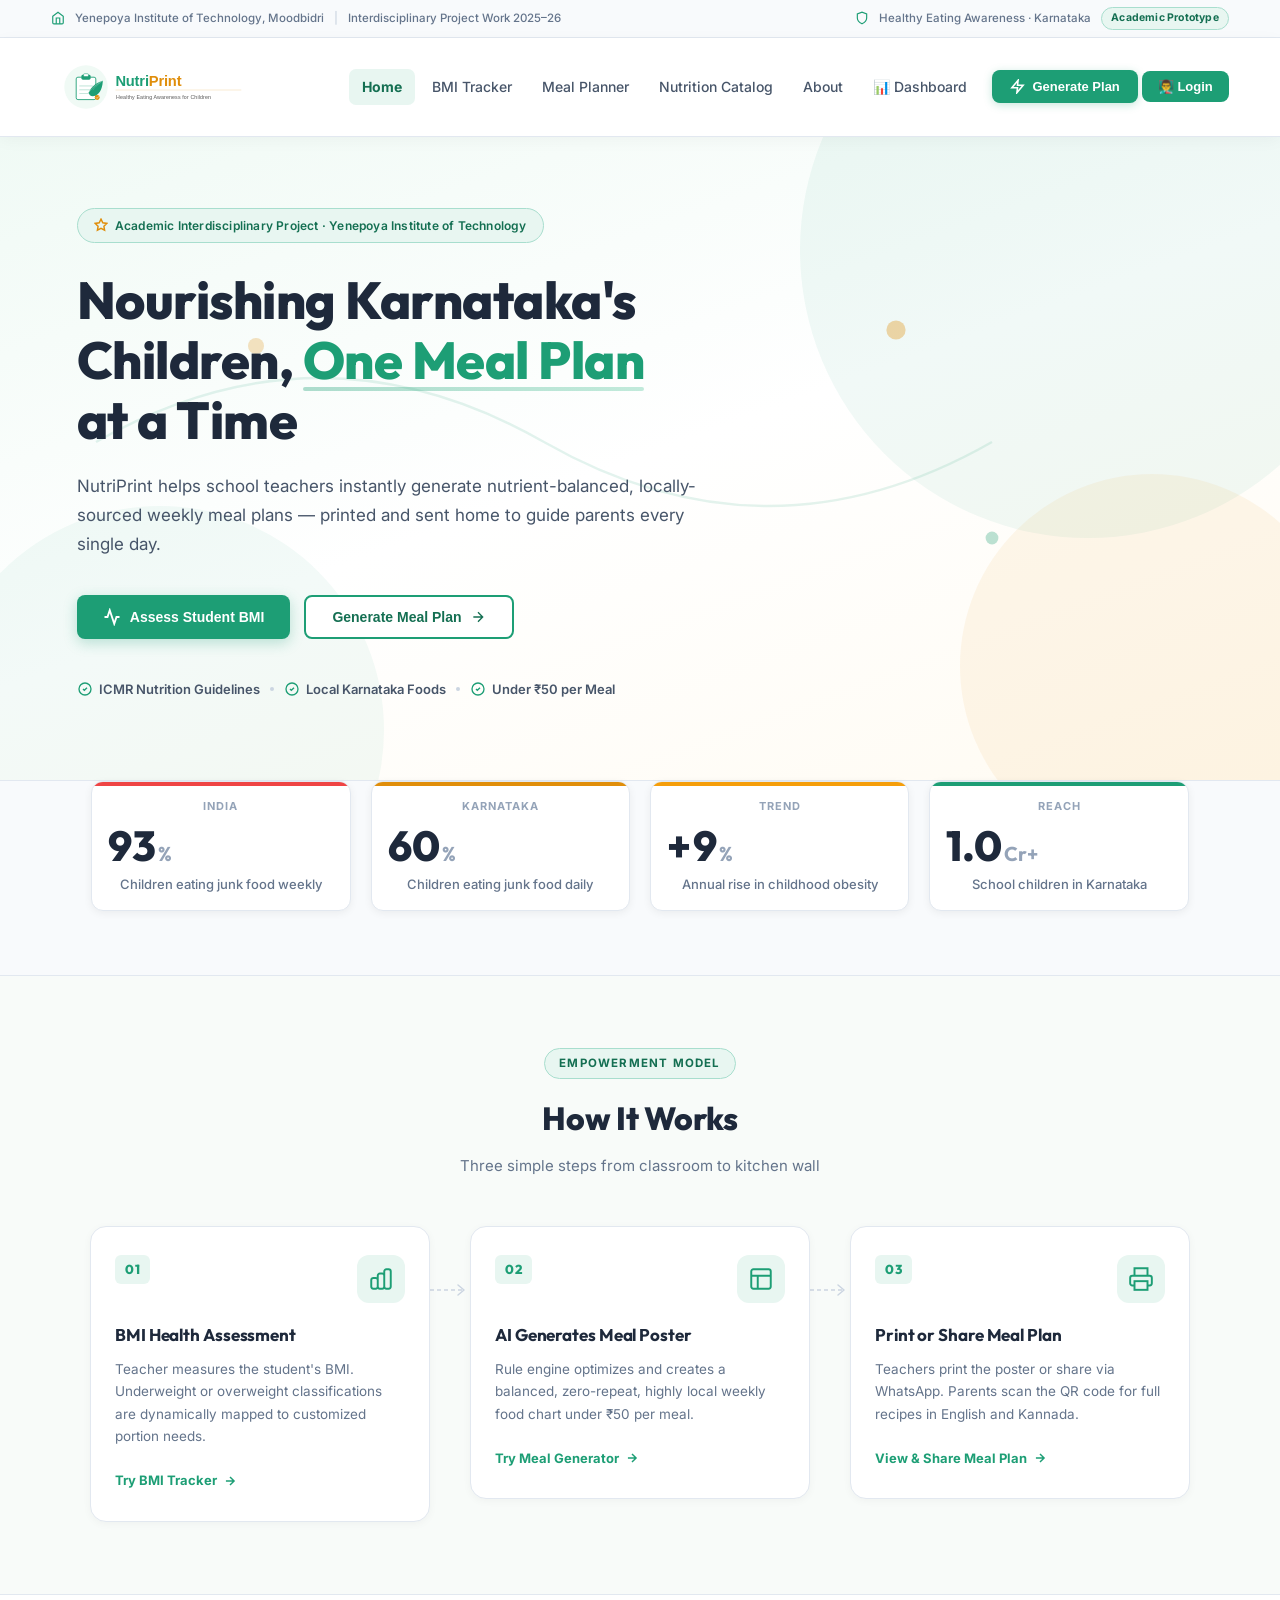
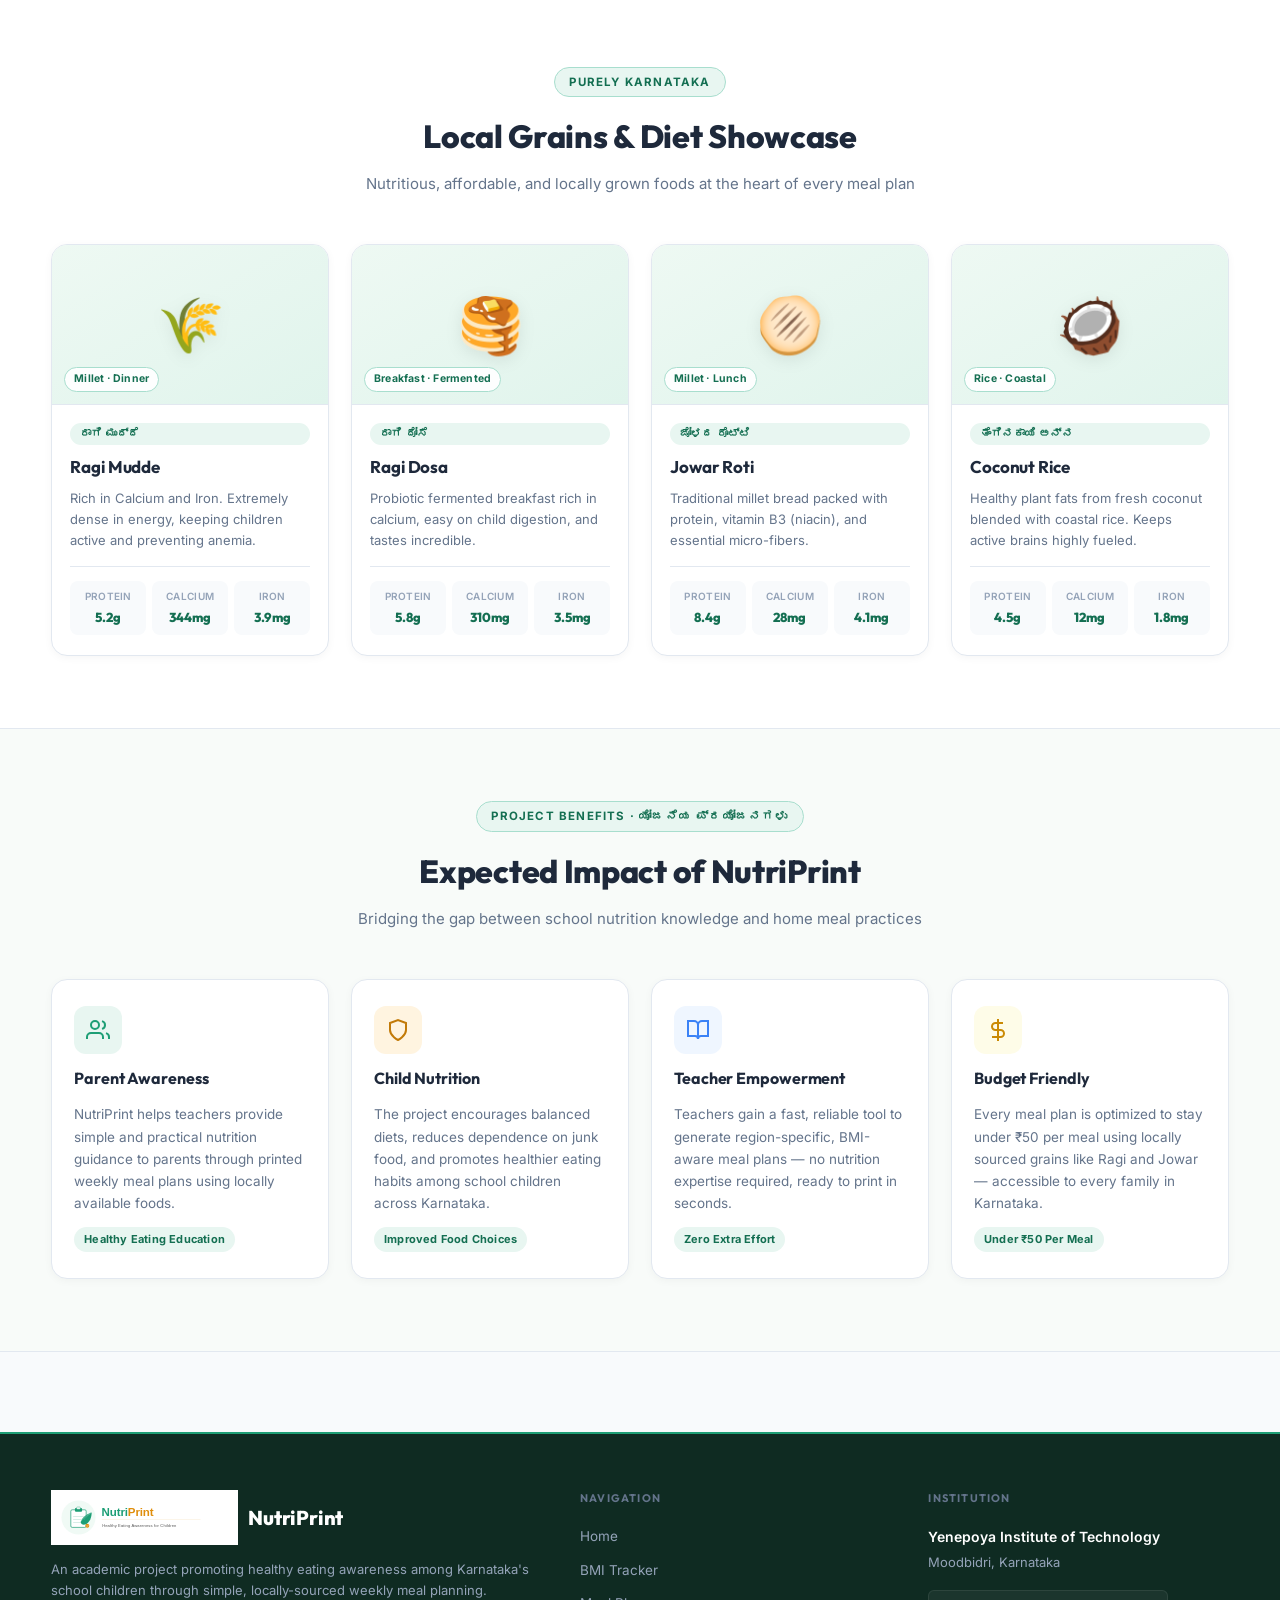
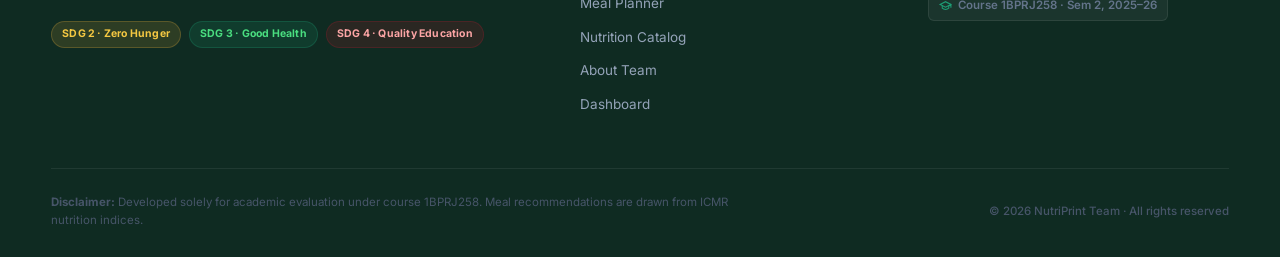
==== commit da0c8921: "Update index.html" ====
--- a/index.html
+++ b/index.html
@@ -4,23 +4,16 @@
     <meta charset="UTF-8">
     <meta name="viewport" content="width=device-width, initial-scale=1.0">
     <title>NutriPrint – Healthy Eating Awareness for Children</title>
+    <link rel="icon" type="image/svg+xml" href="/static/images/logo.svg">
+    <link rel="stylesheet" href="/static/css/style.css">
+    <link rel="stylesheet" href="/static/css/print.css" media="print">
     <link rel="manifest" href="/manifest.json">
     <meta name="theme-color" content="#1D9E75">
-    <link rel="icon" type="image/svg+xml" href="/static/images/logo.svg">
-
-    <!-- Stylesheets -->
-    <link rel="stylesheet" href="/static/css/style.css">
-    <link rel="stylesheet" href="/static/css/print.css" media="print">
-    
-    <!-- Favicon / Brand Styling -->
-    <meta name="theme-color" content="#1D9E75">
-    <meta name="description" content="NutriPrint generates customized, nutrient-balanced, local weekly meal plan posters for schools across Karnataka, raising health awareness directly in kitchens.">
+    <meta name="description" content="NutriPrint generates customized, nutrient-balanced, local weekly meal plan posters for schools across Karnataka.">
 </head>
 <body>
 
-    <!-- ==========================================
-       PROJECT INFORMATION BAR
-       ========================================== -->
+    <!-- PROJECT INFO BAR -->
     <div class="School-bar">
         <div class="left-links">
             <svg width="14" height="14" viewBox="0 0 24 24" fill="none" stroke="currentColor" stroke-width="2" aria-hidden="true"><path d="M3 9l9-7 9 7v11a2 2 0 01-2 2H5a2 2 0 01-2-2z"/><polyline points="9 22 9 12 15 12 15 22"/></svg>
@@ -34,33 +27,650 @@
             <span class="bar-chip">Academic Prototype</span>
         </div>
     </div>
-    
-    <!-- ==========================================
-       MAIN NAVIGATION HEADER
-       ========================================== -->
+
+    <!-- MAIN NAVIGATION -->
     <header class="main-header">
         <div class="header-container">
             <div class="logo-block">
                 <div class="logo-icon">
-    <img src="/static/images/logo.svg"
-         alt="NutriPrint Logo"
-         style="height:70px;width:auto;">
-</div>
-        
-            <!-- Hamburger Button for mobile -->
+                    <img src="/static/images/logo.svg" alt="NutriPrint Logo" style="height:70px;width:auto;">
+                </div>
+            </div>
             <button class="hamburger-btn" id="menu-toggle" aria-label="Toggle navigation">
                 <svg width="22" height="22" viewBox="0 0 24 24" fill="none" stroke="currentColor" stroke-width="2"><line x1="3" y1="6" x2="21" y2="6"/><line x1="3" y1="12" x2="21" y2="12"/><line x1="3" y1="18" x2="21" y2="18"/></svg>
             </button>
-
-            <!-- Navigation Links -->
             <ul class="nav-menu" id="nav-links">
-                <a class="nav-link" data-target="dashboard" href="#dashboard">Dashboard</a>
+                <li><a class="nav-link active" data-target="home">Home</a></li>
+                <li><a class="nav-link" data-target="bmi">BMI Tracker</a></li>
+                <li><a class="nav-link" data-target="generator">Meal Planner</a></li>
+                <li><a class="nav-link" data-target="library">Nutrition Catalog</a></li>
+                <li><a class="nav-link" data-target="about">About</a></li>
+                <li><a class="nav-link" data-target="dashboard">📊 Dashboard</a></li>
                 <li>
-                    <a class="nav-link active" data-target="home">Home</a>
+                    <button class="header-btn" onclick="app.navigateTo('generator')">
+                        <svg width="15" height="15" viewBox="0 0 24 24" fill="none" stroke="currentColor" stroke-width="2.5"><polygon points="13 2 3 14 12 14 11 22 21 10 12 10 13 2"/></svg>
+                        Generate Plan
+                    </button>
                 </li>
                 <li>
-                    <a class="nav-link" data-target="bmi">BMI Tracker</a>
+                    <button class="nav-login-btn nav-auth-btn" onclick="app.showAuthModal('login')">
+                        👨‍🏫 Login
+                    </button>
                 </li>
-                <li>
-                    <a class="nav-link" data-target="generator">Meal Planner</a>
-                </li>
+            </ul>
+        </div>
+    </header>
+
+    <main>
+
+        <!-- 1. HOME -->
+        <section id="home-section" class="app-section active">
+
+            <!-- Teacher Welcome Banner (shown when logged in) -->
+            <div id="teacher-welcome-banner" class="teacher-welcome-banner" style="display:none;margin:16px;"></div>
+
+            <!-- Hero Banner -->
+            <div class="hero-banner">
+                <div class="hero-illustration" aria-hidden="true">
+                    <svg class="hero-bg-svg" viewBox="0 0 800 420" xmlns="http://www.w3.org/2000/svg" preserveAspectRatio="xMidYMid slice">
+                        <circle cx="680" cy="80" r="180" fill="#1D9E75" opacity="0.06"/>
+                        <circle cx="720" cy="340" r="120" fill="#E08E0B" opacity="0.07"/>
+                        <circle cx="100" cy="380" r="140" fill="#1D9E75" opacity="0.05"/>
+                        <path d="M60 200 Q200 120 340 200 T620 200" stroke="#1D9E75" stroke-width="1.5" fill="none" opacity="0.12"/>
+                        <circle cx="560" cy="130" r="6" fill="#E08E0B" opacity="0.35"/>
+                        <circle cx="620" cy="260" r="4" fill="#1D9E75" opacity="0.3"/>
+                        <circle cx="160" cy="140" r="5" fill="#E08E0B" opacity="0.25"/>
+                    </svg>
+                </div>
+                <div class="hero-content">
+                    <div class="hero-badge">
+                        <svg width="14" height="14" viewBox="0 0 24 24" fill="none" stroke="currentColor" stroke-width="2.5"><path d="M12 2l3.09 6.26L22 9.27l-5 4.87 1.18 6.88L12 17.77l-6.18 3.25L7 14.14 2 9.27l6.91-1.01L12 2z"/></svg>
+                        Academic Interdisciplinary Project · Yenepoya Institute of Technology
+                    </div>
+                    <h2>Nourishing Karnataka's<br>Children, <span>One Meal Plan</span><br>at a Time</h2>
+                    <p class="hero-subtitle">NutriPrint helps school teachers instantly generate nutrient-balanced, locally-sourced weekly meal plans — printed and sent home to guide parents every single day.</p>
+                    <div class="hero-ctas">
+                        <button class="btn-primary" onclick="app.navigateTo('bmi')">
+                            <svg width="18" height="18" viewBox="0 0 24 24" fill="none" stroke="currentColor" stroke-width="2.5"><path d="M22 12h-4l-3 9L9 3l-3 9H2"/></svg>
+                            Assess Student BMI
+                        </button>
+                        <button class="btn-secondary" onclick="app.navigateTo('generator')">
+                            Generate Meal Plan
+                            <svg width="16" height="16" viewBox="0 0 24 24" fill="none" stroke="currentColor" stroke-width="2"><path d="M5 12h14M12 5l7 7-7 7"/></svg>
+                        </button>
+                    </div>
+                    <div class="hero-trust-row">
+                        <div class="hero-trust-item">
+                            <svg width="16" height="16" viewBox="0 0 24 24" fill="none" stroke="currentColor" stroke-width="2"><path d="M9 12l2 2 4-4m6 2a9 9 0 11-18 0 9 9 0 0118 0z"/></svg>
+                            ICMR Nutrition Guidelines
+                        </div>
+                        <span class="hero-trust-divider"></span>
+                        <div class="hero-trust-item">
+                            <svg width="16" height="16" viewBox="0 0 24 24" fill="none" stroke="currentColor" stroke-width="2"><path d="M9 12l2 2 4-4m6 2a9 9 0 11-18 0 9 9 0 0118 0z"/></svg>
+                            Local Karnataka Foods
+                        </div>
+                        <span class="hero-trust-divider"></span>
+                        <div class="hero-trust-item">
+                            <svg width="16" height="16" viewBox="0 0 24 24" fill="none" stroke="currentColor" stroke-width="2"><path d="M9 12l2 2 4-4m6 2a9 9 0 11-18 0 9 9 0 0118 0z"/></svg>
+                            Under ₹50 per Meal
+                        </div>
+                    </div>
+                </div>
+            </div>
+
+            <!-- Stats -->
+            <div class="stats-section">
+                <div class="stats-grid" id="stats-container">
+                    <div class="stat-card stat-card--red">
+                        <div class="stat-eyebrow">India</div>
+                        <div class="stat-number"><span id="stat-junk-india">0</span><span class="stat-unit">%</span></div>
+                        <p>Children eating junk food weekly</p>
+                    </div>
+                    <div class="stat-card stat-card--orange">
+                        <div class="stat-eyebrow">Karnataka</div>
+                        <div class="stat-number"><span id="stat-junk-kar">0</span><span class="stat-unit">%</span></div>
+                        <p>Children eating junk food daily</p>
+                    </div>
+                    <div class="stat-card stat-card--yellow">
+                        <div class="stat-eyebrow">Trend</div>
+                        <div class="stat-number">+<span id="stat-obesity">0</span><span class="stat-unit">%</span></div>
+                        <p>Annual rise in childhood obesity</p>
+                    </div>
+                    <div class="stat-card stat-card--green">
+                        <div class="stat-eyebrow">Reach</div>
+                        <div class="stat-number"><span id="stat-students">0</span><span class="stat-unit">Cr+</span></div>
+                        <p>School children in Karnataka</p>
+                    </div>
+                </div>
+            </div>
+
+            <!-- How It Works -->
+            <div class="how-it-works-section">
+                <div class="section-title-wrapper">
+                    <span class="section-tag">Empowerment Model</span>
+                    <h2 class="section-title">How It Works</h2>
+                    <p class="section-subtitle">Three simple steps from classroom to kitchen wall</p>
+                </div>
+                <div class="steps-grid">
+                    <div class="step-card">
+                        <div class="step-header">
+                            <div class="step-number-badge">01</div>
+                            <div class="step-icon-box">
+                                <svg width="26" height="26" viewBox="0 0 24 24" fill="none" stroke="currentColor" stroke-width="1.8"><path d="M9 19v-6a2 2 0 00-2-2H5a2 2 0 00-2 2v6a2 2 0 002 2h2a2 2 0 002-2zm0 0V9a2 2 0 012-2h2a2 2 0 012 2v10m-6 0a2 2 0 002 2h2a2 2 0 002-2m0 0V5a2 2 0 012-2h2a2 2 0 012 2v14a2 2 0 01-2 2h-2a2 2 0 01-2-2z"/></svg>
+                            </div>
+                        </div>
+                        <h3>BMI Health Assessment</h3>
+                        <p>Teacher measures the student's BMI. Underweight or overweight classifications are dynamically mapped to customized portion needs.</p>
+                        <div class="step-action" onclick="app.navigateTo('bmi')">Try BMI Tracker <svg width="14" height="14" viewBox="0 0 24 24" fill="none" stroke="currentColor" stroke-width="2.5"><path d="M5 12h14M12 5l7 7-7 7"/></svg></div>
+                    </div>
+                    <div class="step-connector" aria-hidden="true">
+                        <svg width="40" height="24" viewBox="0 0 40 24" fill="none"><path d="M0 12 L32 12" stroke="#CBD5E1" stroke-width="1.5" stroke-dasharray="4 3"/><path d="M28 7 L34 12 L28 17" stroke="#CBD5E1" stroke-width="1.5" stroke-linecap="round" stroke-linejoin="round" fill="none"/></svg>
+                    </div>
+                    <div class="step-card">
+                        <div class="step-header">
+                            <div class="step-number-badge">02</div>
+                            <div class="step-icon-box">
+                                <svg width="26" height="26" viewBox="0 0 24 24" fill="none" stroke="currentColor" stroke-width="1.8"><rect x="3" y="3" width="18" height="18" rx="2"/><path d="M3 9h18M9 21V9"/></svg>
+                            </div>
+                        </div>
+                        <h3>AI Generates Meal Poster</h3>
+                        <p>Rule engine optimizes and creates a balanced, zero-repeat, highly local weekly food chart under ₹50 per meal.</p>
+                        <div class="step-action" onclick="app.navigateTo('generator')">Try Meal Generator <svg width="14" height="14" viewBox="0 0 24 24" fill="none" stroke="currentColor" stroke-width="2.5"><path d="M5 12h14M12 5l7 7-7 7"/></svg></div>
+                    </div>
+                    <div class="step-connector" aria-hidden="true">
+                        <svg width="40" height="24" viewBox="0 0 40 24" fill="none"><path d="M0 12 L32 12" stroke="#CBD5E1" stroke-width="1.5" stroke-dasharray="4 3"/><path d="M28 7 L34 12 L28 17" stroke="#CBD5E1" stroke-width="1.5" stroke-linecap="round" stroke-linejoin="round" fill="none"/></svg>
+                    </div>
+                    <div class="step-card">
+                        <div class="step-header">
+                            <div class="step-number-badge">03</div>
+                            <div class="step-icon-box">
+                                <svg width="26" height="26" viewBox="0 0 24 24" fill="none" stroke="currentColor" stroke-width="1.8"><polyline points="6 9 6 2 18 2 18 9"/><path d="M6 18H4a2 2 0 01-2-2v-5a2 2 0 012-2h16a2 2 0 012 2v5a2 2 0 01-2 2h-2"/><rect x="6" y="14" width="12" height="8"/></svg>
+                            </div>
+                        </div>
+                        <h3>Print or Share Meal Plan</h3>
+                        <p>Teachers print the poster or share via WhatsApp. Parents scan the QR code for full recipes in English and Kannada.</p>
+                        <div class="step-action" onclick="app.navigateTo('generator')">View & Share Meal Plan <svg width="14" height="14" viewBox="0 0 24 24" fill="none" stroke="currentColor" stroke-width="2.5"><path d="M5 12h14M12 5l7 7-7 7"/></svg></div>
+                    </div>
+                </div>
+            </div>
+
+            <!-- Local Foods Showcase -->
+            <div class="showcase-section">
+                <div class="section-title-wrapper">
+                    <span class="section-tag">Purely Karnataka</span>
+                    <h2 class="section-title">Local Grains & Diet Showcase</h2>
+                    <p class="section-subtitle">Nutritious, affordable, and locally grown foods at the heart of every meal plan</p>
+                </div>
+                <div class="showcase-grid">
+                    <div class="showcase-card">
+                        <div class="showcase-img"><div class="showcase-emoji">🌾</div><span class="showcase-category-tag">Millet · Dinner</span></div>
+                        <div class="showcase-info">
+                            <span class="kn-name-pill">ರಾಗಿ ಮುದ್ದೆ</span>
+                            <h3>Ragi Mudde</h3>
+                            <p class="description">Rich in Calcium and Iron. Extremely dense in energy, keeping children active and preventing anemia.</p>
+                            <div class="showcase-macros">
+                                <div class="macro-item"><span class="macro-label">Protein</span><span class="macro-value">5.2g</span></div>
+                                <div class="macro-item"><span class="macro-label">Calcium</span><span class="macro-value">344mg</span></div>
+                                <div class="macro-item"><span class="macro-label">Iron</span><span class="macro-value">3.9mg</span></div>
+                            </div>
+                        </div>
+                    </div>
+                    <div class="showcase-card">
+                        <div class="showcase-img"><div class="showcase-emoji">🥞</div><span class="showcase-category-tag">Breakfast · Fermented</span></div>
+                        <div class="showcase-info">
+                            <span class="kn-name-pill">ರಾಗಿ ದೋಸೆ</span>
+                            <h3>Ragi Dosa</h3>
+                            <p class="description">Probiotic fermented breakfast rich in calcium, easy on child digestion, and tastes incredible.</p>
+                            <div class="showcase-macros">
+                                <div class="macro-item"><span class="macro-label">Protein</span><span class="macro-value">5.8g</span></div>
+                                <div class="macro-item"><span class="macro-label">Calcium</span><span class="macro-value">310mg</span></div>
+                                <div class="macro-item"><span class="macro-label">Iron</span><span class="macro-value">3.5mg</span></div>
+                            </div>
+                        </div>
+                    </div>
+                    <div class="showcase-card">
+                        <div class="showcase-img"><div class="showcase-emoji">🫓</div><span class="showcase-category-tag">Millet · Lunch</span></div>
+                        <div class="showcase-info">
+                            <span class="kn-name-pill">ಜೋಳದ ರೊಟ್ಟಿ</span>
+                            <h3>Jowar Roti</h3>
+                            <p class="description">Traditional millet bread packed with protein, vitamin B3 (niacin), and essential micro-fibers.</p>
+                            <div class="showcase-macros">
+                                <div class="macro-item"><span class="macro-label">Protein</span><span class="macro-value">8.4g</span></div>
+                                <div class="macro-item"><span class="macro-label">Calcium</span><span class="macro-value">28mg</span></div>
+                                <div class="macro-item"><span class="macro-label">Iron</span><span class="macro-value">4.1mg</span></div>
+                            </div>
+                        </div>
+                    </div>
+                    <div class="showcase-card">
+                        <div class="showcase-img"><div class="showcase-emoji">🥥</div><span class="showcase-category-tag">Rice · Coastal</span></div>
+                        <div class="showcase-info">
+                            <span class="kn-name-pill">ತೆಂಗಿನಕಾಯಿ ಅನ್ನ</span>
+                            <h3>Coconut Rice</h3>
+                            <p class="description">Healthy plant fats from fresh coconut blended with coastal rice. Keeps active brains highly fueled.</p>
+                            <div class="showcase-macros">
+                                <div class="macro-item"><span class="macro-label">Protein</span><span class="macro-value">4.5g</span></div>
+                                <div class="macro-item"><span class="macro-label">Calcium</span><span class="macro-value">12mg</span></div>
+                                <div class="macro-item"><span class="macro-label">Iron</span><span class="macro-value">1.8mg</span></div>
+                            </div>
+                        </div>
+                    </div>
+                </div>
+            </div>
+
+            <!-- Impact -->
+            <div class="testimonial-section">
+                <div class="section-title-wrapper">
+                    <span class="section-tag">Project Benefits · ಯೋಜನೆಯ ಪ್ರಯೋಜನಗಳು</span>
+                    <h2 class="section-title">Expected Impact of NutriPrint</h2>
+                    <p class="section-subtitle">Bridging the gap between school nutrition knowledge and home meal practices</p>
+                </div>
+                <div class="testimonial-container">
+                    <div class="testimonial-card">
+                        <div class="impact-icon-wrap impact-icon--green"><svg width="24" height="24" viewBox="0 0 24 24" fill="none" stroke="currentColor" stroke-width="2"><path d="M17 21v-2a4 4 0 00-4-4H5a4 4 0 00-4 4v2"/><circle cx="9" cy="7" r="4"/><path d="M23 21v-2a4 4 0 00-3-3.87"/><path d="M16 3.13a4 4 0 010 7.75"/></svg></div>
+                        <h4>Parent Awareness</h4>
+                        <p>NutriPrint helps teachers provide simple and practical nutrition guidance to parents through printed weekly meal plans using locally available foods.</p>
+                        <div class="impact-tag">Healthy Eating Education</div>
+                    </div>
+                    <div class="testimonial-card">
+                        <div class="impact-icon-wrap impact-icon--orange"><svg width="24" height="24" viewBox="0 0 24 24" fill="none" stroke="currentColor" stroke-width="2"><path d="M12 22s8-4 8-10V5l-8-3-8 3v7c0 6 8 10 8 10z"/></svg></div>
+                        <h4>Child Nutrition</h4>
+                        <p>The project encourages balanced diets, reduces dependence on junk food, and promotes healthier eating habits among school children across Karnataka.</p>
+                        <div class="impact-tag">Improved Food Choices</div>
+                    </div>
+                    <div class="testimonial-card">
+                        <div class="impact-icon-wrap impact-icon--blue"><svg width="24" height="24" viewBox="0 0 24 24" fill="none" stroke="currentColor" stroke-width="2"><path d="M2 3h6a4 4 0 014 4v14a3 3 0 00-3-3H2z"/><path d="M22 3h-6a4 4 0 00-4 4v14a3 3 0 013-3h7z"/></svg></div>
+                        <h4>Teacher Empowerment</h4>
+                        <p>Teachers gain a fast, reliable tool to generate region-specific, BMI-aware meal plans — no nutrition expertise required, ready to print in seconds.</p>
+                        <div class="impact-tag">Zero Extra Effort</div>
+                    </div>
+                    <div class="testimonial-card">
+                        <div class="impact-icon-wrap impact-icon--yellow"><svg width="24" height="24" viewBox="0 0 24 24" fill="none" stroke="currentColor" stroke-width="2"><line x1="12" y1="1" x2="12" y2="23"/><path d="M17 5H9.5a3.5 3.5 0 000 7h5a3.5 3.5 0 010 7H6"/></svg></div>
+                        <h4>Budget Friendly</h4>
+                        <p>Every meal plan is optimized to stay under ₹50 per meal using locally sourced grains like Ragi and Jowar — accessible to every family in Karnataka.</p>
+                        <div class="impact-tag">Under ₹50 Per Meal</div>
+                    </div>
+                </div>
+            </div>
+        </section>
+
+        <!-- 2. BMI TRACKER -->
+        <section id="bmi-section" class="app-section">
+            <div class="generator-section">
+                <div class="section-title-wrapper">
+                    <span class="section-tag">Student Growth Assessment</span>
+                    <h2 class="section-title">Student Growth & BMI Tracker</h2>
+                </div>
+                <div class="generator-layout">
+                    <div class="form-panel">
+                        <form id="bmi-form" onsubmit="app.submitBMIForm(event)">
+                            <div class="form-group">
+                                <label for="bmi_student_name">Student Name / ವಿದ್ಯಾರ್ಥಿ ಹೆಸರು</label>
+                                <input type="text" id="bmi_student_name" class="form-control" placeholder="e.g. Mohammed Shadman" required>
+                            </div>
+                            <div class="form-group">
+                                <label for="bmi_age">Age / ವಯಸ್ಸು <span>(5 - 15 Years)</span></label>
+                                <input type="number" id="bmi_age" class="form-control" min="5" max="15" value="10" required>
+                            </div>
+                            <div class="form-group">
+                                <label for="bmi_gender">Gender / ಲಿಂಗ</label>
+                                <select id="bmi_gender" class="form-control">
+                                    <option value="Boy">Boy (ಬಾಲಕ)</option>
+                                    <option value="Girl">Girl (ಬಾಲಕಿ)</option>
+                                </select>
+                            </div>
+                            <div class="form-group">
+                                <label for="bmi_height">Height / ಎತ್ತರ <span>(in cm)</span></label>
+                                <div style="display:flex;gap:8px;align-items:center;">
+                                    <input type="number" id="bmi_height" class="form-control" placeholder="e.g. 135" min="80" max="200" required>
+                                    <button type="button" id="voice-btn-bmi_height" class="voice-input-btn" onclick="app.startVoiceInput('bmi_height')" title="Voice input">🎤</button>
+                                </div>
+                            </div>
+                            <div class="form-group">
+                                <label for="bmi_weight">Weight / ತೂಕ <span>(in kg)</span></label>
+                                <div style="display:flex;gap:8px;align-items:center;">
+                                    <input type="number" id="bmi_weight" class="form-control" placeholder="e.g. 30" min="10" max="120" step="0.1" required>
+                                    <button type="button" id="voice-btn-bmi_weight" class="voice-input-btn" onclick="app.startVoiceInput('bmi_weight')" title="Voice input">🎤</button>
+                                </div>
+                            </div>
+                            <button type="submit" class="btn-primary btn-generate">
+                                Calculate Health Status / ಮೌಲ್ಯಮಾಪನ 📊
+                            </button>
+                        </form>
+                    </div>
+
+                    <div class="preview-panel">
+                        <div class="preview-header">
+                            <div class="preview-title">
+                                <span class="status-dot active"></span> Growth Assessment Report (ಆರೋಗ್ಯ ವರದಿ ಪತ್ರ)
+                            </div>
+                        </div>
+                        <div class="empty-state" id="bmi-empty">
+                            <div class="empty-state-icon">📏</div>
+                            <h3>No BMI Assessment Loaded</h3>
+                            <p>Enter the child's height, weight, and name on the left to calculate their growth classification.</p>
+                        </div>
+                        <div id="bmi-report-view" style="display:none;padding:40px;flex-direction:column;justify-content:space-between;height:100%;">
+                            <div style="display:flex;flex-direction:column;gap:15px;">
+                                <div style="display:flex;justify-content:space-between;border-bottom:2px dashed var(--border);padding-bottom:15px;">
+                                    <div>
+                                        <h3 style="font-size:22px;color:var(--primary-dark);" id="rep-student-name">Student</h3>
+                                        <p style="font-size:13px;color:#64748B;" id="rep-meta-desc">Age: 10 • Gender: Boy</p>
+                                    </div>
+                                    <div style="text-align:right;">
+                                        <div style="font-size:11px;font-weight:700;color:#475569;text-transform:uppercase;">Growth Index Status</div>
+                                        <span id="rep-status-badge" style="display:inline-block;padding:4px 12px;border-radius:4px;font-weight:700;font-size:12px;margin-top:5px;color:#FFFFFF;background-color:#1D9E75;">NORMAL</span>
+                                    </div>
+                                </div>
+                                <div style="background-color:var(--light-bg);border-radius:12px;padding:20px;text-align:center;border:1px solid var(--border);">
+                                    <div style="font-size:13px;font-weight:700;color:#64748B;">Calculated Body Mass Index (BMI)</div>
+                                    <div style="font-size:40px;font-weight:800;color:var(--primary);font-family:'Outfit';margin:2px 0;" id="rep-bmi-val">0</div>
+                                    <p style="font-size:12px;color:#475569;max-width:500px;margin:0 auto 15px auto;" id="rep-status-advice">Calculate to see advice.</p>
+                                    <div style="height:10px;border-radius:5px;background:linear-gradient(90deg,#F59E0B 0%,#10B981 35%,#FBBF24 70%,#EF4444 100%);position:relative;margin-top:20px;width:100%;">
+                                        <div id="rep-bmi-pointer" style="width:16px;height:16px;border-radius:50%;background-color:#121F1B;border:3px solid #FFFFFF;position:absolute;top:-3px;left:45%;transition:left 0.5s ease;"></div>
+                                    </div>
+                                    <div style="display:flex;justify-content:space-between;font-size:9px;color:#64748B;font-weight:700;margin-top:8px;">
+                                        <span>Underweight</span><span>Normal</span><span>Overweight</span><span>Obese</span>
+                                    </div>
+                                </div>
+                                <div style="background-color:var(--accent-light);border-radius:8px;padding:12px;border-left:5px solid var(--accent);font-size:12px;">
+                                    <strong>Portion Plan / ಶಿಫಾರಸು:</strong>
+                                    <p style="margin-top:4px;color:#334155;" id="rep-portion-advice">Standard balanced portions.</p>
+                                </div>
+                                <div style="background-color:#E2ECE9;border-radius:8px;padding:15px;border:1.5px solid var(--primary);display:flex;flex-direction:column;gap:6px;">
+                                    <label for="bmi_optimization_focus" style="display:block;font-weight:700;font-size:13px;color:var(--primary-dark);">AI Meal Customization Strategy:</label>
+                                    <select id="bmi_optimization_focus" class="form-control" style="font-size:13px;padding:8px 12px;border-color:var(--primary);font-weight:600;">
+                                        <option value="standard" selected>Standard Portion Scaling</option>
+                                        <option value="high_protein">High-Protein & Growth Booster</option>
+                                        <option value="calcium_iron">Calcium & Iron Rich</option>
+                                        <option value="low_calorie">Low-Calorie & High-Fiber</option>
+                                    </select>
+                                </div>
+                            </div>
+                            <div style="display:flex;justify-content:flex-end;border-top:1px solid var(--border);padding-top:15px;margin-top:15px;">
+                                <button class="btn-primary" onclick="app.applyBMIToPlan()" style="width:100%;justify-content:center;">
+                                    Generate Customized Meal Plan / ಆಹಾರ ಪಟ್ಟಿ ರಚಿಸಿ ⚡
+                                </button>
+                            </div>
+                        </div>
+                    </div>
+                </div>
+            </div>
+        </section>
+
+        <!-- 3. GENERATOR -->
+        <section id="generator-section" class="app-section">
+            <div class="generator-section">
+                <div class="section-title-wrapper">
+                    <span class="section-tag">Dynamic Rule-Engine</span>
+                    <h2 class="section-title">AI Weekly Meal Plan Generator</h2>
+                </div>
+                <div class="generator-layout">
+                    <div class="form-panel">
+                        <form id="generator-form" onsubmit="app.submitForm(event)">
+                            <div class="form-group">
+                                <label for="school_name">School Name / ಶಾಲೆಯ ಹೆಸರು</label>
+                                <input type="text" id="school_name" class="form-control" placeholder="e.g. Govt. Higher Primary School" required>
+                                <span class="form-error" id="err-school">Please enter the school name</span>
+                            </div>
+                            <div class="form-group">
+                                <label for="student_name">Student Name (Optional)</label>
+                                <input type="text" id="student_name" class="form-control" placeholder="e.g. Master Shadman">
+                            </div>
+                            <div class="form-group">
+                                <label for="teacher_name">Class Teacher Name / ವರ್ಗ ಶಿಕ್ಷಕರ ಹೆಸರು</label>
+                                <input type="text" id="teacher_name" class="form-control" placeholder="e.g. Smt. Savitha" required>
+                                <span class="form-error" id="err-teacher">Please enter the teacher's name</span>
+                            </div>
+                            <div class="form-group">
+                                <label for="age_group">Age Group / ವಯೋಮಾನ</label>
+                                <select id="age_group" class="form-control">
+                                    <option value="5-8">5 – 8 Years (Lower Primary)</option>
+                                    <option value="9-12" selected>9 – 12 Years (Higher Primary)</option>
+                                    <option value="13-15">13 – 15 Years (High School)</option>
+                                </select>
+                            </div>
+                            <div class="form-group">
+                                <label for="preference">Diet Preference / ಆಹಾರ ಪದ್ಧತಿ</label>
+                                <select id="preference" class="form-control">
+                                    <option value="Vegetarian" selected>Vegetarian (ಸಸ್ಯಾಹಾರಿ)</option>
+                                    <option value="Eggetarian">Eggetarian (ಮೊಟ್ಟೆ ಆಹಾರ)</option>
+                                    <option value="Non-vegetarian">Non-vegetarian (ಮಾಂಸಾಹಾರಿ)</option>
+                                </select>
+                            </div>
+                            <div class="form-group">
+                                <label for="region">District/Region / ಜಿಲ್ಲೆ</label>
+                                <select id="region" class="form-control">
+                                    <option value="Mangalore" selected>Mangalore / Dakshina Kannada</option>
+                                    <option value="Udupi">Udupi</option>
+                                    <option value="Shivamogga">Shivamogga (Malnad)</option>
+                                    <option value="Bengaluru Rural">Bengaluru Rural</option>
+                                </select>
+                            </div>
+                            <div class="form-group">
+                                <label for="month">Academic Month / ತಿಂಗಳು</label>
+                                <select id="month" class="form-control">
+                                    <option value="June" selected>June / ಜೂನ್</option>
+                                    <option value="July">July / ಜುಲೈ</option>
+                                    <option value="August">August / ಆಗಸ್ಟ್</option>
+                                    <option value="September">September / ಸೆಪ್ಟೆಂಬರ್</option>
+                                    <option value="October">October / ಅಕ್ಟೋಬರ್</option>
+                                    <option value="November">November / ನವೆಂಬರ್</option>
+                                    <option value="December">December / ಡಿಸೆಂಬರ್</option>
+                                </select>
+                            </div>
+                            <div class="form-group">
+                                <label for="optimization_strategy">AI Customization Strategy</label>
+                                <select id="optimization_strategy" class="form-control">
+                                    <option value="standard" selected>Standard Balanced Scaling</option>
+                                    <option value="high_protein">High-Protein & Growth Booster</option>
+                                    <option value="calcium_iron">Calcium & Iron Rich</option>
+                                    <option value="low_calorie">Calorie-Control & High-Fiber</option>
+                                </select>
+                            </div>
+                            <input type="hidden" id="bmi_status_hidden" value="Normal">
+                            <button type="submit" class="btn-primary btn-generate">
+                                Generate Poster / ರಚಿಸಿ <span style="font-size:16px;">⚡</span>
+                            </button>
+                        </form>
+                    </div>
+
+                    <div class="preview-panel" id="preview-panel" style="position:relative;">
+                        <div class="loading-overlay" id="gen-loading">
+                            <div class="loading-spinner"></div>
+                            <p>AI Engine Balancing Nutrients...<br>ಕರ್ನಾಟಕ ಸ್ಥಳೀಯ ಆಹಾರ ಪಟ್ಟಿಯನ್ನು ಸಿದ್ಧಪಡಿಸಲಾಗುತ್ತಿದೆ...</p>
+                        </div>
+                        <div class="empty-state" id="gen-empty">
+                            <div class="empty-state-icon">📋</div>
+                            <h3>No Poster Generated Yet</h3>
+                            <p>Fill out the school parameters on the left and click Generate Poster.</p>
+                        </div>
+                        <div id="gen-success" style="display:none;flex-direction:column;height:100%;">
+                            <div class="preview-header">
+                                <div class="preview-title"><span class="status-dot active"></span> Live A4 Poster Preview</div>
+                                <span style="font-size:11px;font-weight:700;color:#475569;">Scrollable</span>
+                            </div>
+                            <div class="poster-container-scroll">
+                                <div class="a4-poster" id="printable-poster">
+                                    <div class="poster-header">
+                                        <div class="poster-header-left">
+                                            <img src="/static/images/logo.svg" alt="NutriPrint Logo" style="height:50px;width:auto;">
+                                            <div>
+                                                <h3 style="font-size:16px;color:var(--primary-dark);font-weight:800;font-family:'Outfit';">ನ್ಯೂಟ್ರಿಪ್ರಿಂಟ್ | NutriPrint</h3>
+                                                <p style="font-size:9px;font-weight:700;color:#64748B;letter-spacing:0.5px;">Healthy Eating Awareness Initiative for Children</p>
+                                            </div>
+                                        </div>
+                                        <div class="poster-school-meta">
+                                            <h4 id="post-school-title">School Name</h4>
+                                            <p>Class Teacher: <span id="post-teacher-val">Teacher</span></p>
+                                            <p>Month: <span id="post-month-val">June 2026</span></p>
+                                        </div>
+                                    </div>
+                                    <div class="poster-student-badge" id="post-student-badge" style="display:none;justify-content:space-between;align-items:center;background-color:var(--primary-light);padding:8px 15px;border-radius:6px;margin-bottom:15px;border:1px solid var(--primary);">
+                                        <div style="font-size:11px;font-weight:700;color:var(--primary-dark);">Healthy Child: <span id="post-student-name-val">-</span></div>
+                                        <div style="font-size:10px;font-weight:700;color:var(--accent);" id="post-student-bmi-val">Growth Status: Normal</div>
+                                    </div>
+                                    <div class="poster-title-block">
+                                        <h2>ಈ ವಾರದ ಆರೋಗ್ಯಕರ ಊಟದ ಯೋಜನೆ</h2>
+                                        <h3>Weekly Healthy Nutrient-Balanced Meal Plan</h3>
+                                        <p style="font-size:9px;font-weight:700;color:var(--primary);margin-top:5px;" id="post-portion-label">Portions: Standard balanced.</p>
+                                    </div>
+                                    <div id="poster-qr-container"></div>
+                                    <div class="poster-grid" id="poster-grid-canvas">
+                                        <div class="grid-cell grid-header-cell"><span>Meal Slot</span><span class="kn-day">ಊಟದ ಸಮಯ</span></div>
+                                        <div class="grid-cell grid-header-cell"><span>Mon</span><span class="kn-day">ಸೋಮವಾರ</span></div>
+                                        <div class="grid-cell grid-header-cell"><span>Tue</span><span class="kn-day">ಮಂಗಳವಾರ</span></div>
+                                        <div class="grid-cell grid-header-cell"><span>Wed</span><span class="kn-day">ಬುಧವಾರ</span></div>
+                                        <div class="grid-cell grid-header-cell"><span>Thu</span><span class="kn-day">ಗುರುವಾರ</span></div>
+                                        <div class="grid-cell grid-header-cell"><span>Fri</span><span class="kn-day">ಶುಕ್ರವಾರ</span></div>
+                                        <div class="grid-cell grid-header-cell"><span>Sat</span><span class="kn-day">ಶನಿವಾರ</span></div>
+                                    </div>
+                                    <div class="poster-footer">
+                                        <div class="poster-guidelines">
+                                            <strong>ಮಾರ್ಗದರ್ಶನ / Daily Health Guidelines:</strong>
+                                            <ul style="margin-left:15px;margin-top:4px;font-size:8px;">
+                                                <li>Ensure child drinks 2 liters of pure filtered water daily.</li>
+                                                <li>Hang this chart on your kitchen wall and follow the daily suggestions.</li>
+                                                <li>Avoid commercial bakery items, high-sodium chips, and color-adulterated sweets.</li>
+                                            </ul>
+                                        </div>
+                                        <div class="poster-disclaimer">
+                                            <p>AI Engine Optimized & Verified under <strong>SDG 2 & 3</strong></p>
+                                            <p style="margin-top:3px;">NutriPrint Academic Project • <span>Yenepoya Institute of Technology, Moodbidri</span></p>
+                                        </div>
+                                    </div>
+                                </div>
+                            </div>
+                            <div class="poster-actions-bar">
+                                <button class="btn-secondary" onclick="app.regeneratePlan()">🔄 Regenerate Plan</button>
+                                <button class="btn-secondary" onclick="window.print()">📄 Download PDF</button>
+                                <button class="btn-secondary" onclick="window.open('https://wa.me/?text=' + encodeURIComponent('NutriPrint Meal Plan: ' + window.location.origin))">📱 Share via WhatsApp</button>
+                                <button class="btn-primary" onclick="window.print()">🖨️ Print Poster</button>
+                            </div>
+                        </div>
+                    </div>
+                </div>
+            </div>
+        </section>
+
+        <!-- 4. NUTRITION LIBRARY -->
+        <section id="library-section" class="app-section">
+            <div class="library-section">
+                <div class="section-title-wrapper">
+                    <span class="section-tag">Full Food Catalog</span>
+                    <h2 class="section-title">Karnataka School Nutrition Library</h2>
+                </div>
+                <div class="library-controls">
+                    <div class="search-wrapper">
+                        <input type="text" id="lib-search" class="search-input" placeholder="Search local foods (e.g. Ragi, Jowar, Khichdi...)" oninput="app.filterLibrary()">
+                        <svg class="search-icon-svg" width="18" height="18" viewBox="0 0 24 24" fill="none" stroke="currentColor" stroke-width="2"><circle cx="11" cy="11" r="8"/><path d="m21 21-4.3-4.3"/></svg>
+                    </div>
+                    <div class="filter-group">
+                        <select id="lib-filter-cat" class="filter-select" onchange="app.filterLibrary()">
+                            <option value="">All Categories</option>
+                            <option value="breakfast">Breakfast Only</option>
+                            <option value="lunch">Lunch Only</option>
+                            <option value="snack">Snacks Only</option>
+                            <option value="dinner">Dinner Only</option>
+                        </select>
+                        <select id="lib-filter-veg" class="filter-select" onchange="app.filterLibrary()">
+                            <option value="all">All Preferences</option>
+                            <option value="veg">Pure Vegetarian</option>
+                        </select>
+                    </div>
+                </div>
+                <div class="library-grid" id="library-cards-canvas"></div>
+            </div>
+        </section>
+
+        <!-- 5. ABOUT -->
+        <section id="about-section" class="app-section">
+            <div class="about-section">
+                <div class="about-intro-grid">
+                    <div class="about-intro-text">
+                        <span class="section-tag">Interdisciplinary Project Work 2025-26</span>
+                        <h2>Project NutriPrint</h2>
+                        <p><strong>Problem Statement:</strong> Lack of awareness and training among parents regarding healthy eating habits for children.</p>
+                        <p>Parents in rural and semi-urban Karnataka lack systematic, easily accessible awareness about balanced child nutrition. NutriPrint solves this by routing customized dietary printouts through school teachers — reaching the kitchen wall every morning, requiring zero technology adoption from parents.</p>
+                    </div>
+                    <div class="about-visual-box">
+                        <h3>United Nations SDG Alignment</h3>
+                        <p style="margin-bottom:20px;font-weight:500;">Directly mapped to three critical UN Sustainable Development Goals:</p>
+                        <div class="sdg-goals-panel">
+                            <div class="sdg-badge sdg-2"><h4>SDG 2</h4><p>Zero Hunger</p></div>
+                            <div class="sdg-badge sdg-3"><h4>SDG 3</h4><p>Good Health</p></div>
+                            <div class="sdg-badge sdg-4"><h4>SDG 4</h4><p>Quality Education</p></div>
+                        </div>
+                    </div>
+                </div>
+                <div class="team-container">
+                    <div class="section-title-wrapper">
+                        <span class="section-tag">System Architects</span>
+                        <h2 class="section-title">The Engineering Team</h2>
+                    </div>
+                    <div class="team-grid">
+                        <div class="team-card"><div class="team-avatar">MS</div><h4>Mohammed Shadman</h4><div class="team-usn">4DM24IS018</div><p class="team-details">Department of <span>ISE</span><br>Project Leader & System Architecture</p></div>
+                        <div class="team-card"><div class="team-avatar">PS</div><h4>Prakruthi P Shetty</h4><div class="team-usn">4DM25IS012</div><p class="team-details">Department of <span>ISE</span><br>Nutrition Database & Data Management</p></div>
+                        <div class="team-card"><div class="team-avatar">PN</div><h4>Prasad N Shenoy</h4><div class="team-usn">4DM25AI043</div><p class="team-details">Department of <span>AIML</span><br>AI Recommendation Engine</p></div>
+                        <div class="team-card"><div class="team-avatar">SH</div><h4>Shaili</h4><div class="team-usn">4DM25CS074</div><p class="team-details">Department of <span>CSE</span><br>Frontend Development</p></div>
+                        <div class="team-card"><div class="team-avatar">SX</div><h4>Slinal Xavier DSilva</h4><div class="team-usn">4DM25AI051</div><p class="team-details">Department of <span>AIML</span><br>NLP & Kannada Language Processing</p></div>
+                        <div class="team-card"><div class="team-avatar">SW</div><h4>Swasthi</h4><div class="team-usn">4DM25CS084</div><p class="team-details">Department of <span>CSE</span><br>UX Design & Testing</p></div>
+                    </div>
+                </div>
+                <div class="course-meta-box">
+                    <p>Course: <strong>1BPRJ258 — Interdisciplinary Project Work, Semester 2</strong><br>Institution: <strong>Yenepoya Institute of Technology, Moodbidri</strong></p>
+                </div>
+            </div>
+        </section>
+
+        <!-- 6. DASHBOARD (loaded dynamically) -->
+        <section id="dashboard-section" class="app-section">
+            <!-- Loaded by app.js -->
+        </section>
+
+    </main>
+
+    <!-- FOOTER -->
+    <footer class="main-footer">
+        <div class="footer-container">
+            <div class="footer-brand">
+                <div class="footer-logo-row">
+                    <div class="footer-logo-icon"><img src="/static/images/logo.svg" alt="NutriPrint Logo" style="height:55px;width:auto;"></div>
+                    <h3>NutriPrint</h3>
+                </div>
+                <p>An academic project promoting healthy eating awareness among Karnataka's school children through simple, locally-sourced weekly meal planning.</p>
+                <div class="footer-sdg-row">
+                    <span class="footer-sdg-badge footer-sdg--gold">SDG 2 · Zero Hunger</span>
+                    <span class="footer-sdg-badge footer-sdg--green">SDG 3 · Good Health</span>
+                    <span class="footer-sdg-badge footer-sdg--red">SDG 4 · Quality Education</span>
+                </div>
+            </div>
+            <div class="footer-links">
+                <h4>Navigation</h4>
+                <ul>
+                    <li><a onclick="app.navigateTo('home')">Home</a></li>
+                    <li><a onclick="app.navigateTo('bmi')">BMI Tracker</a></li>
+                    <li><a onclick="app.navigateTo('generator')">Meal Planner</a></li>
+                    <li><a onclick="app.navigateTo('library')">Nutrition Catalog</a></li>
+                    <li><a onclick="app.navigateTo('about')">About Team</a></li>
+                    <li><a onclick="app.navigateTo('dashboard')">Dashboard</a></li>
+                </ul>
+            </div>
+            <div class="footer-contact">
+                <h4>Institution</h4>
+                <p class="footer-inst-name">Yenepoya Institute of Technology</p>
+                <p>Moodbidri, Karnataka</p>
+                <div class="footer-course-tag">
+                    <svg width="13" height="13" viewBox="0 0 24 24" fill="none" stroke="currentColor" stroke-width="2"><path d="M22 10v6M2 10l10-5 10 5-10 5z"/><path d="M6 12v5c3 3 9 3 12 0v-5"/></svg>
+                    Course 1BPRJ258 · Sem 2, 2025–26
+                </div>
+            </div>
+        </div>
+        <div class="footer-bottom">
+            <div class="footer-disclaimer-text"><strong>Disclaimer:</strong> Developed solely for academic evaluation under course 1BPRJ258. Meal recommendations are drawn from ICMR nutrition indices.</div>
+            <div class="footer-copy">© 2026 NutriPrint Team · All rights reserved</div>
+        </div>
+    </footer>
+
+    <script src="/app.js"></script>
+</body>
+    </html>
